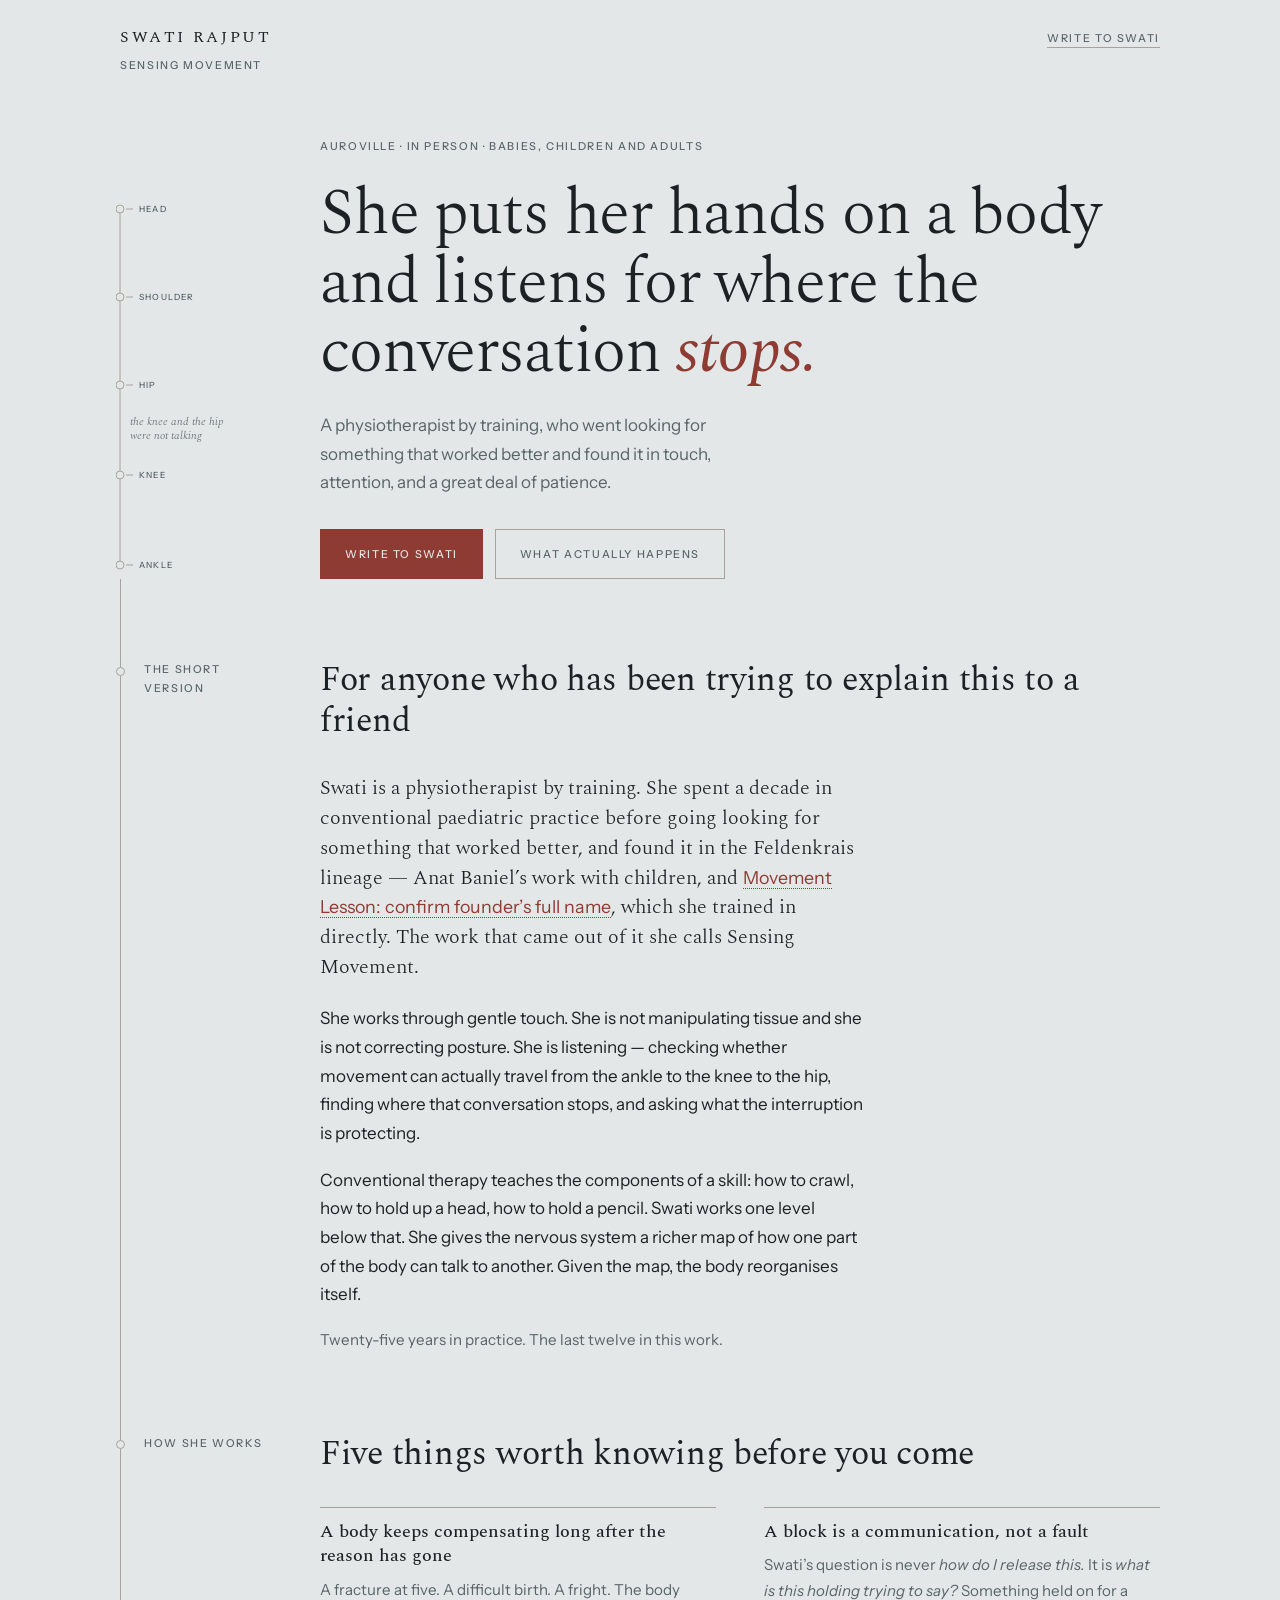
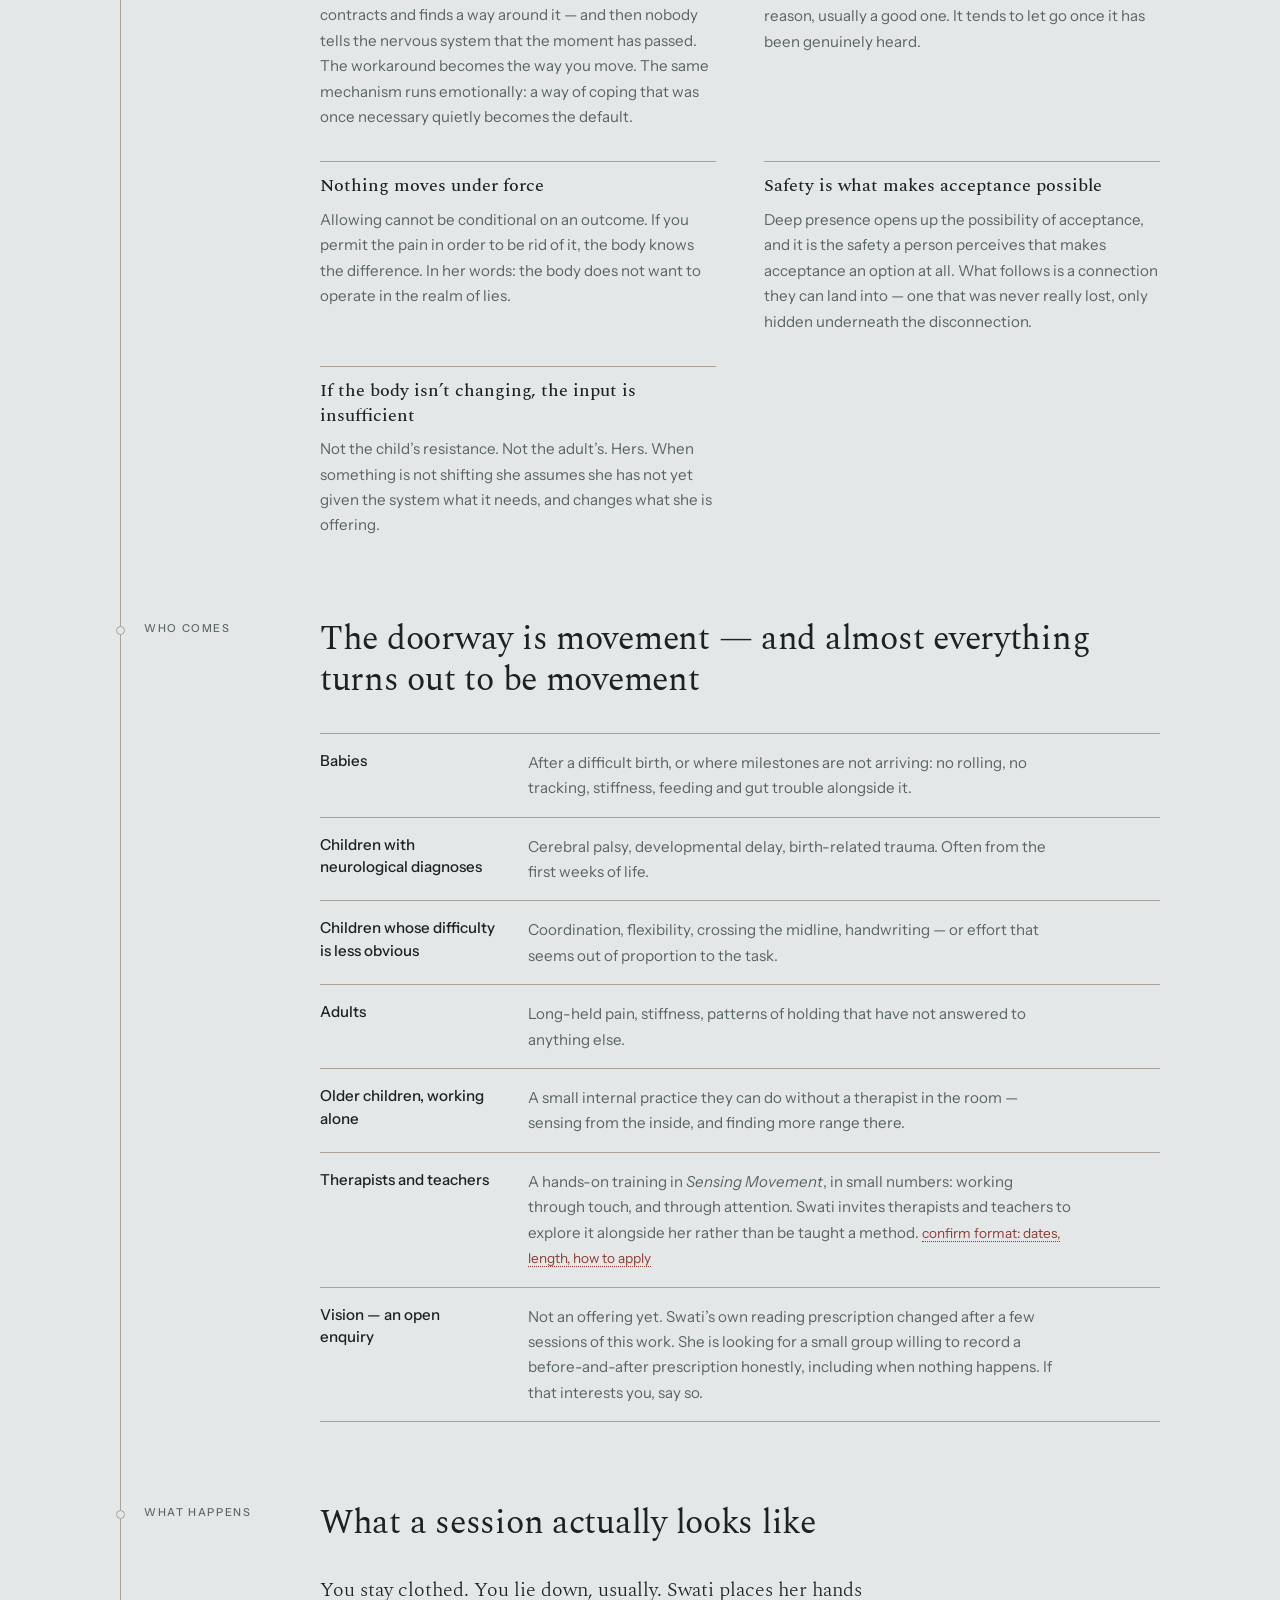
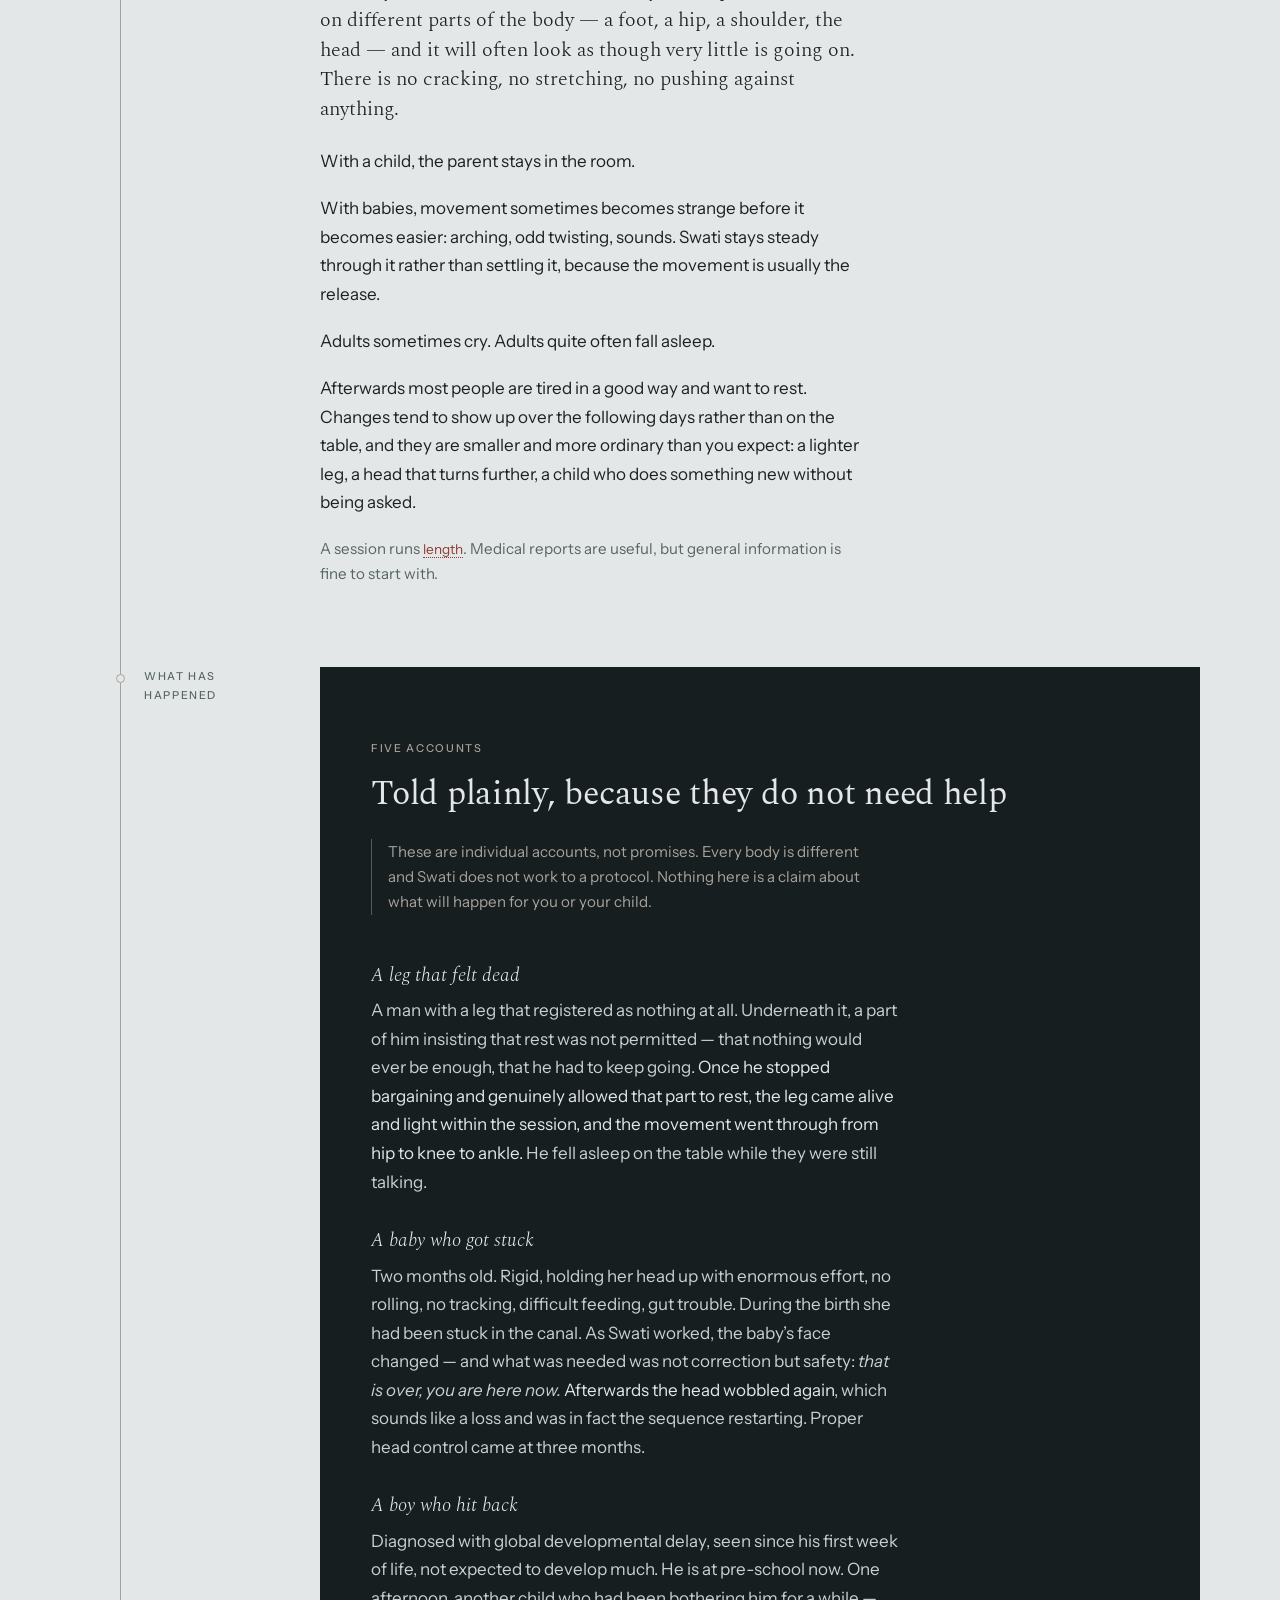
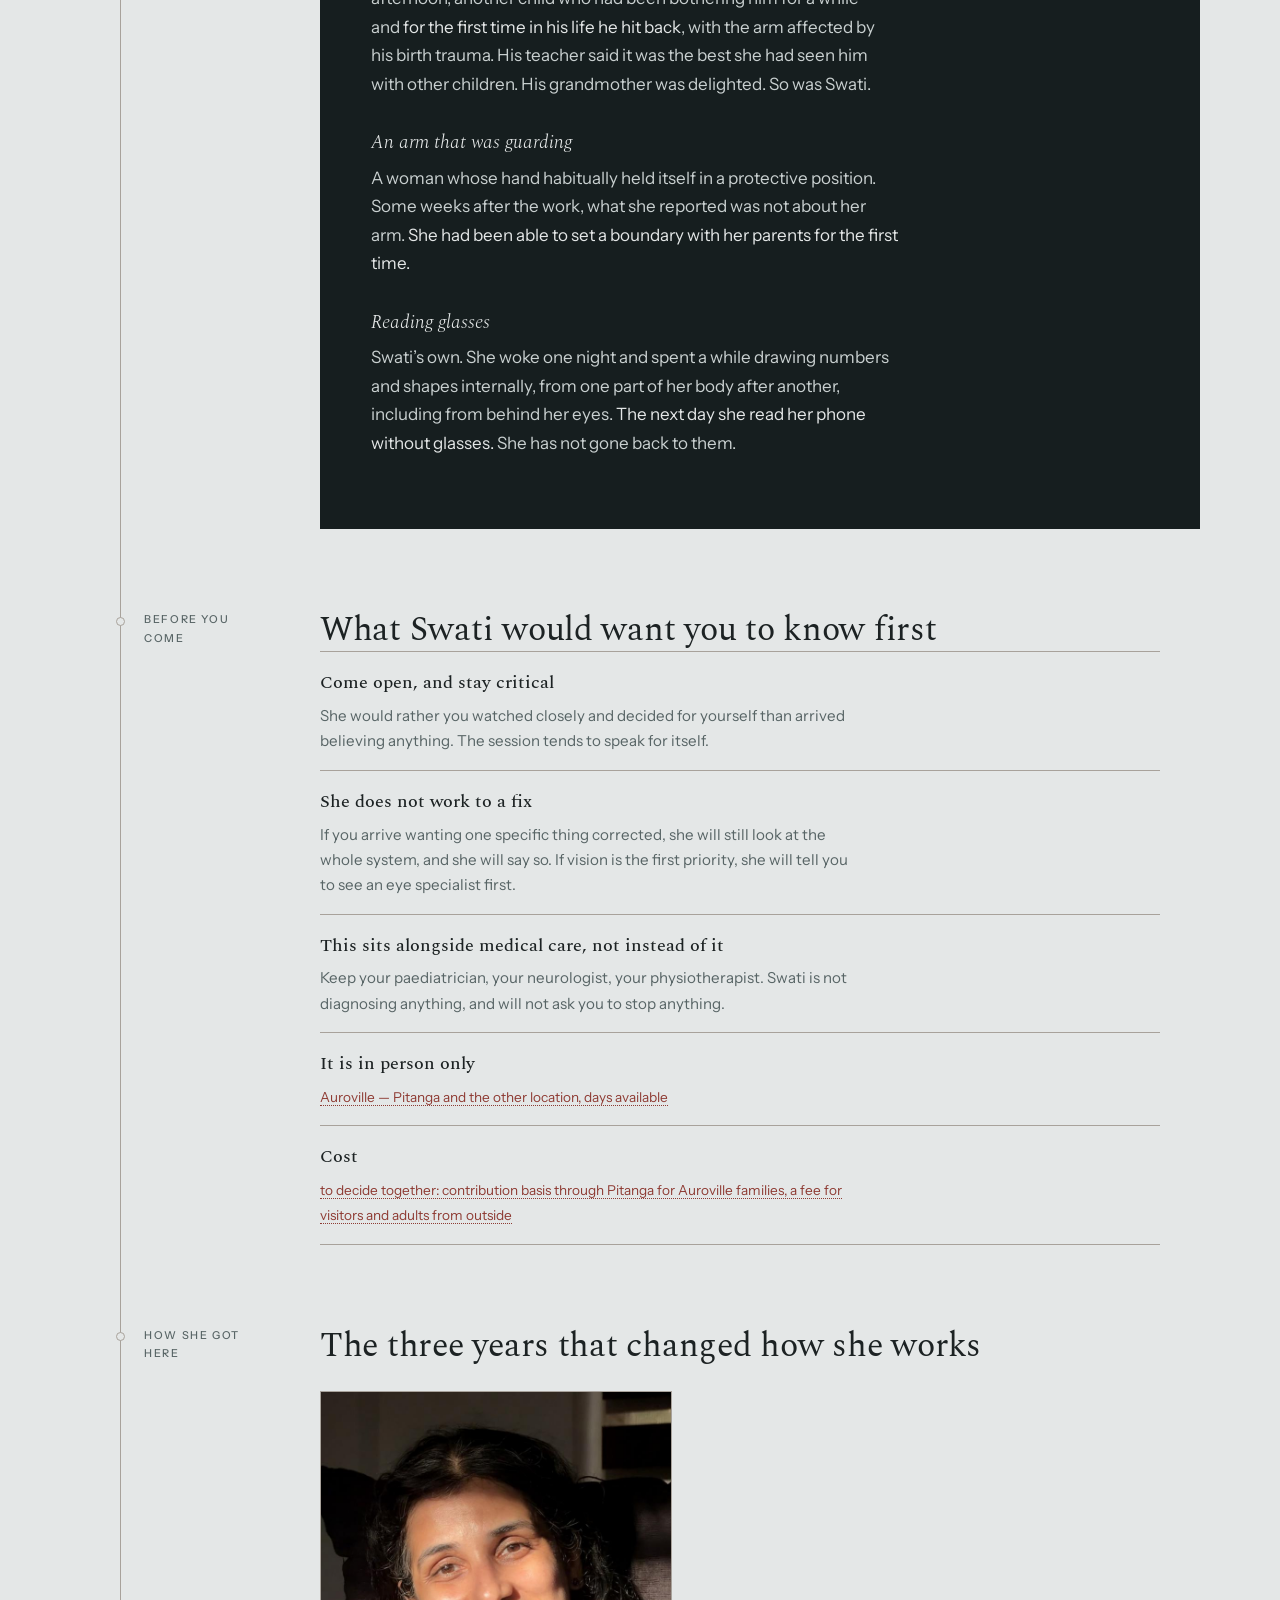
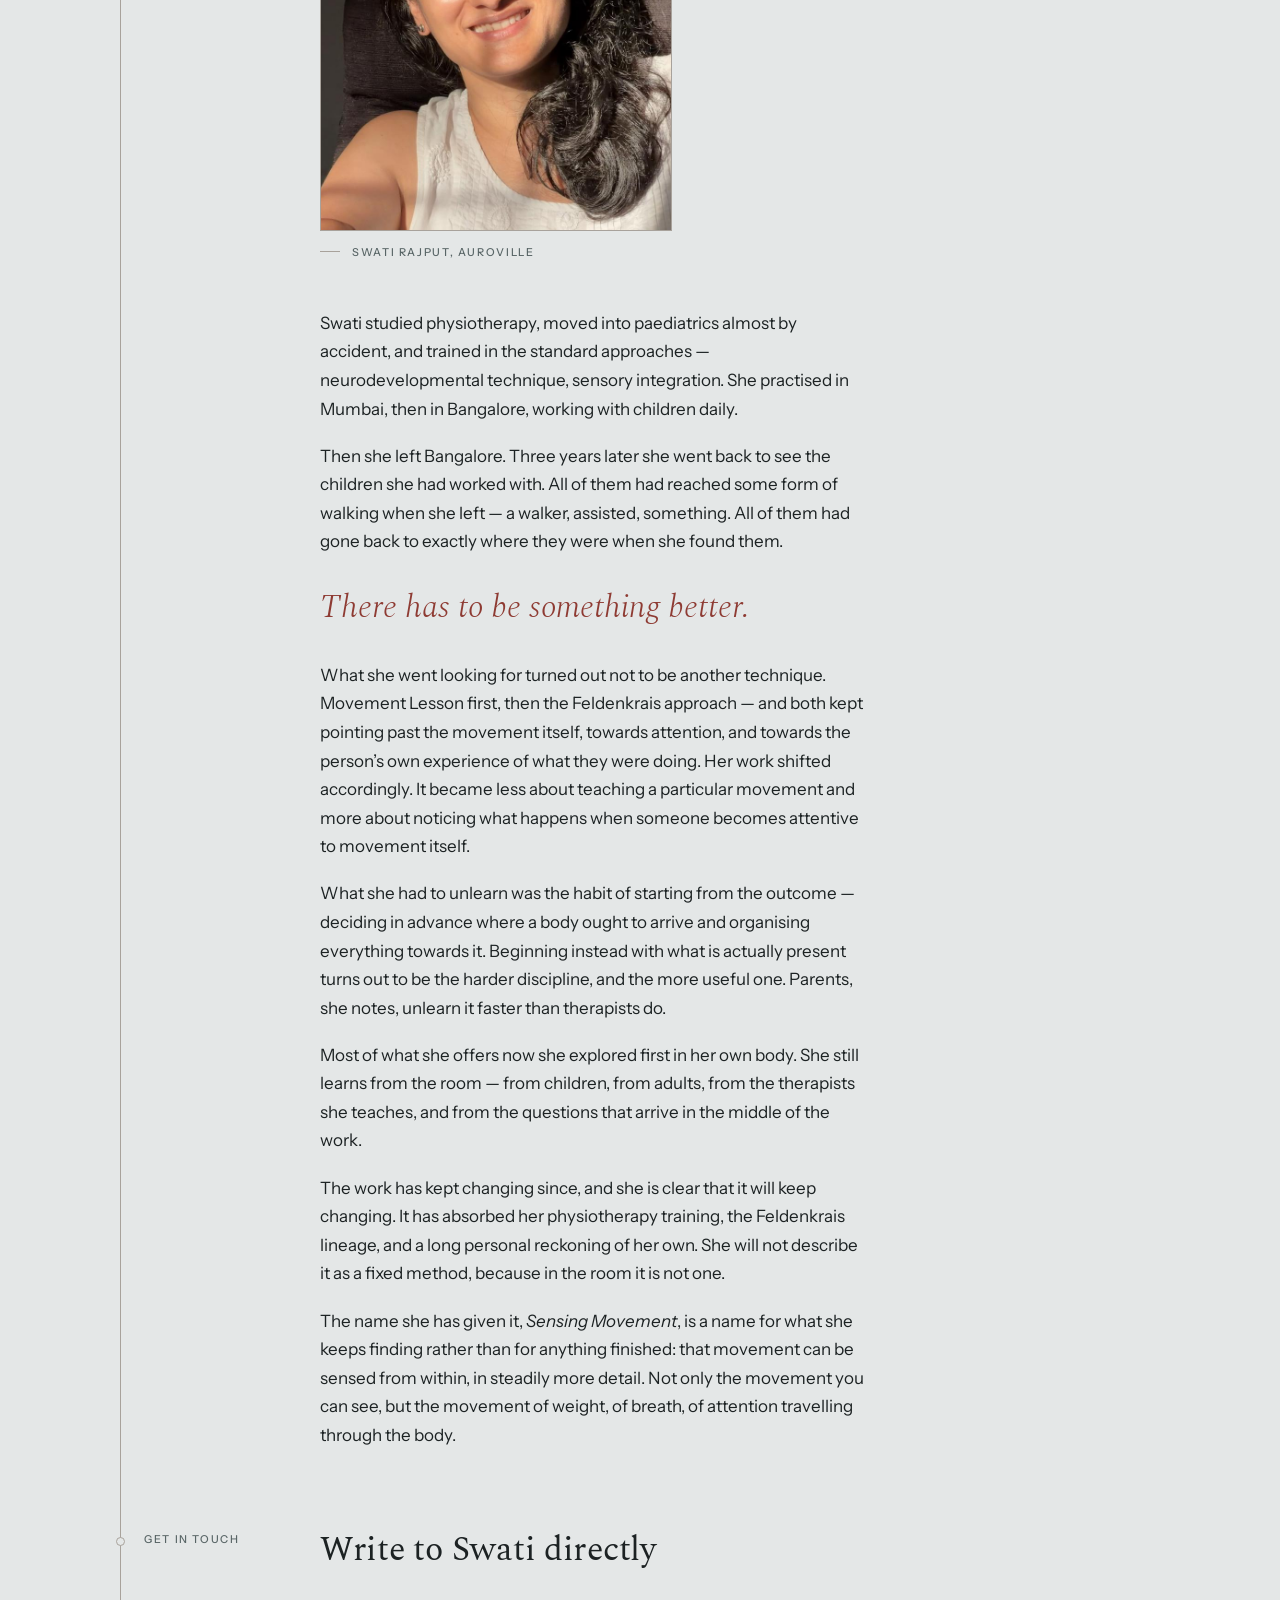
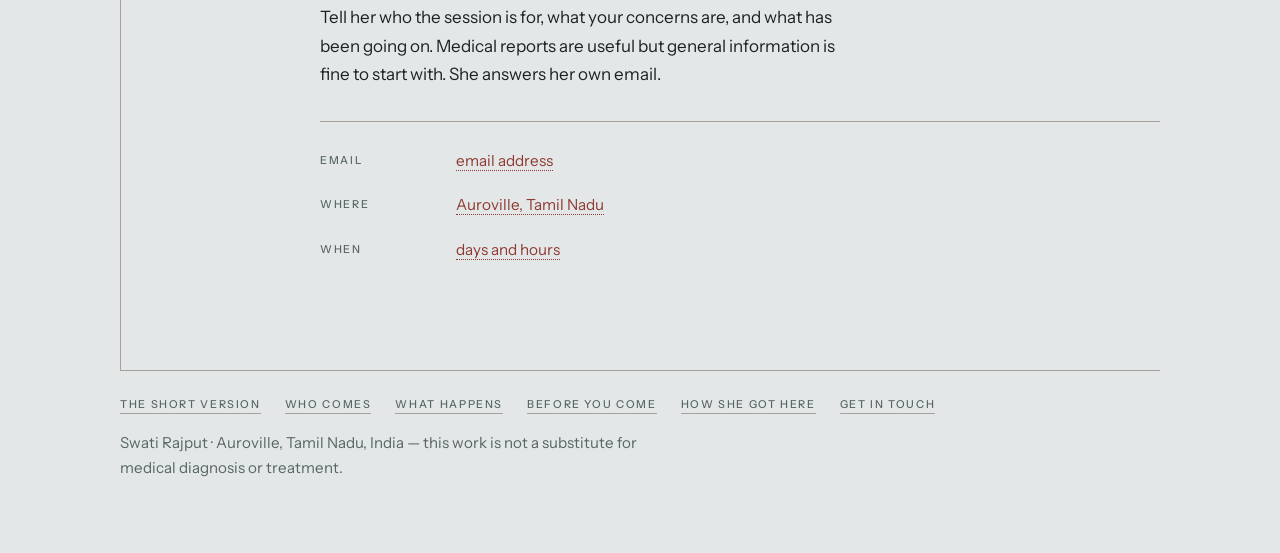
==== index.html @ f2ab0779 "Add a fifth tenet on safety and acceptance Swati sent a further paragraph on deep presence, safety a" ====
<!DOCTYPE html>
<html lang="en">
<head>
<meta charset="utf-8">
<meta name="viewport" content="width=device-width, initial-scale=1">
<title>Sensing Movement — Swati Rajput</title>
<meta name="description" content="Sensing Movement is Swati Rajput's work: a physiotherapist who works through gentle touch, listening for where movement stops travelling through the body. Auroville. Babies, children and adults.">
<meta name="theme-color" content="#E4E7E7">
<meta property="og:title" content="Sensing Movement — Swati Rajput">
<meta property="og:description" content="She puts her hands on a body and listens for where the conversation stops. Sensing Movement, with Swati Rajput. Auroville, in person.">
<meta property="og:type" content="website">
<link rel="preconnect" href="https://fonts.googleapis.com">
<link rel="preconnect" href="https://fonts.gstatic.com" crossorigin>
<link href="https://fonts.googleapis.com/css2?family=Spectral:ital,wght@0,300;0,400;0,500;1,300;1,400&family=Instrument+Sans:wght@400;500&display=swap" rel="stylesheet">
<style>
/* ==========================================================================
   THE SPINE — the design system for Swati Rajput's site
   Direction: an anatomical plate that has learned to breathe.
   Cool engraved paper, one warm pulse, a single line running down the page.
   Tokens are documented in system.html. Do not introduce colours here.
   ========================================================================== */

:root{
  /* ---- colour -------------------------------------------------------------
     Semantic, not decorative. HELD is what has stopped travelling; PULSE is
     what is going through. Never swap them. HELD never carries text. */
  --paper:#E4E7E7;      /* engraved stock, cool pale — the page ground        */
  --paper-2:#D9DEDE;    /* one step down — inset blocks                       */
  --ink:#1C2223;        /* text and full-strength rules      13:1 on paper    */
  --slate:#586566;      /* secondary text and labels          4.9:1 on paper  */
  --held:#A8A29B;       /* drained warm grey — RULES AND DOTS ONLY            */
  --pulse:#8E3B33;      /* madder — the live signal, links, the one CTA       */
  --pulse-deep:#6E2B25; /* hover and pressed                                 */
  --night:#161E1F;      /* the single inversion, used once on the page        */
  --night-text:#C9D0D0;

  /* ---- type ---------------------------------------------------------------
     Two families. Spectral for anything that speaks, Instrument Sans for
     anything that instructs. Labels are letterspaced caps — no mono anywhere. */
  --serif:"Spectral",Georgia,"Times New Roman",serif;
  --sans:"Instrument Sans",-apple-system,BlinkMacSystemFont,"Segoe UI",Roboto,sans-serif;

  --t-hero:clamp(2.3rem,1.5rem + 3.4vw,4rem);
  --t-h2:clamp(1.6rem,1.35rem + 1.05vw,2.1rem);
  --t-h3:1.14rem;
  --t-lede:clamp(1.1rem,1.05rem + .25vw,1.24rem);
  --t-body:1.0625rem;
  --t-small:.945rem;
  --t-label:.68rem;

  --lh-tight:1.08; --lh-head:1.22; --lh-body:1.68; --track-label:.15em;

  /* ---- space — 4px base ------------------------------------------------- */
  --s-1:.25rem; --s-2:.5rem; --s-3:.75rem; --s-4:1rem;
  --s-5:1.5rem; --s-6:2rem; --s-7:3rem;   --s-8:4.5rem;
  --s-band:clamp(4.5rem,9vh,7.5rem);

  /* ---- measure & grid --------------------------------------------------- */
  --measure:34rem;      /* prose is never wider — this is a reading site */
  --gutter:9.5rem;      /* the marginalia column, where the spine lives  */
  --page:70rem;
  --pad:clamp(1.25rem,4vw,2.5rem);

  --hair:1px solid var(--held);
  --ease:cubic-bezier(.4,0,.5,1);
}

/* ---- reset -------------------------------------------------------------- */
*,*::before,*::after{box-sizing:border-box}
html{-webkit-text-size-adjust:100%;scroll-behavior:smooth}
body{
  margin:0;background:var(--paper);color:var(--ink);
  font-family:var(--sans);font-size:var(--t-body);line-height:var(--lh-body);
  font-weight:400;-webkit-font-smoothing:antialiased;text-rendering:optimizeLegibility;
}
img,svg{display:block;max-width:100%}
::selection{background:var(--pulse);color:var(--paper)}
:focus-visible{outline:2px solid var(--pulse);outline-offset:4px;border-radius:1px}
.skip{position:absolute;left:-9999px;background:var(--ink);color:var(--paper);
  padding:var(--s-3) var(--s-4);z-index:20;font-size:var(--t-small);text-decoration:none}
.skip:focus{left:var(--s-4);top:var(--s-4)}

/* ---- primitives --------------------------------------------------------- */
.page{max-width:var(--page);margin:0 auto;padding:0 var(--pad)}
.label{font-family:var(--sans);font-weight:500;font-size:var(--t-label);
  letter-spacing:var(--track-label);text-transform:uppercase;color:var(--slate);margin:0}
h1,h2,h3{font-family:var(--serif);font-weight:400;margin:0}
h1{font-size:var(--t-hero);line-height:var(--lh-tight);letter-spacing:-.018em;font-weight:300}
h2{font-size:var(--t-h2);line-height:var(--lh-head);letter-spacing:-.008em;max-width:26em}
h3{font-size:var(--t-h3);line-height:1.35;font-weight:500}
p{margin:0 0 1.1em;max-width:var(--measure)}
p:last-child{margin-bottom:0}
.lede{font-family:var(--serif);font-size:var(--t-lede);line-height:1.5;font-weight:300}
.quiet{color:var(--slate);font-size:var(--t-small)}
a{color:var(--pulse);text-decoration:none;border-bottom:1px solid rgba(142,59,51,.35);
  transition:color .2s var(--ease),border-color .2s var(--ease)}
a:hover{color:var(--pulse-deep);border-bottom-color:var(--pulse-deep)}
.gap-top{margin-top:var(--s-6)}

.btn{display:inline-block;font-family:var(--sans);font-weight:500;font-size:var(--t-label);
  letter-spacing:var(--track-label);text-transform:uppercase;padding:.95rem 1.5rem;
  border:1px solid;text-decoration:none;
  transition:background .22s var(--ease),color .22s var(--ease),border-color .22s var(--ease)}
.btn--pulse{background:var(--pulse);border-color:var(--pulse);color:var(--paper)}
.btn--pulse:hover{background:var(--pulse-deep);border-color:var(--pulse-deep);color:var(--paper)}
.btn--line{background:none;border-color:var(--held);color:var(--slate)}
.btn--line:hover{border-color:var(--ink);color:var(--ink)}
.actions{display:flex;flex-wrap:wrap;gap:var(--s-3);margin-top:var(--s-6)}

/* editorial placeholder — remove the span once real text is in */
.fill{font-family:var(--sans);font-size:.9em;color:var(--pulse);
  border-bottom:1px dotted var(--pulse)}

/* ==========================================================================
   THE SPINE — one line from the hero diagram to the last section.
   Nodes fill as you read: the signal travelling through the page.
   ========================================================================== */
.band{padding-bottom:var(--s-band)}
.gutter{position:relative}
.gutter .label{margin-bottom:var(--s-4)}
.spine{position:relative}

@media (min-width:1024px){
  .spine::before{content:"";position:absolute;left:0;width:1px;
    top:calc(-1 * var(--s-band));bottom:0;background:var(--held)}
  .band{display:grid;grid-template-columns:var(--gutter) minmax(0,1fr);gap:0 var(--s-7)}
  .gutter{grid-column:1}
  .content{grid-column:2}
  .gutter .inner{position:sticky;top:var(--s-7);padding-left:var(--s-5)}
  .node{position:absolute;left:-4px;top:.42rem;width:9px;height:9px;border-radius:50%;
    background:var(--paper);border:1px solid var(--held);
    transition:background .5s var(--ease),border-color .5s var(--ease),transform .5s var(--ease)}
  .band.passed .node{background:var(--held);border-color:var(--held)}
  .band.here .node{background:var(--pulse);border-color:var(--pulse);transform:scale(1.3)}
  .band.here .gutter .label{color:var(--ink)}
}
@media (max-width:1023px){
  .node{display:none}
  .gutter .label{margin-bottom:var(--s-3)}
}

/* ---- masthead ----------------------------------------------------------- */
.masthead{display:flex;justify-content:space-between;align-items:baseline;
  gap:var(--s-4);padding:var(--s-5) 0 0}
.wordmark{font-family:var(--serif);font-size:1.02rem;font-weight:400;letter-spacing:.16em;
  text-transform:uppercase;color:var(--ink);border:0}
.wordmark:hover{color:var(--pulse)}
.wordmark .practice{display:block;font-family:var(--sans);font-size:var(--t-label);
  font-weight:500;letter-spacing:var(--track-label);color:var(--slate);margin-top:.3rem}
.wordmark:hover .practice{color:var(--slate)}
.masthead .jump{font-size:var(--t-label);letter-spacing:var(--track-label);
  text-transform:uppercase;font-weight:500;color:var(--slate);border-bottom-color:var(--held)}
.masthead .jump:hover{color:var(--pulse)}

/* ---- hero --------------------------------------------------------------- */
.hero{padding-top:clamp(3rem,7vh,6rem)}
.hero h1{max-width:20em}
.hero h1 em{font-style:italic;font-weight:400;color:var(--pulse)}
.hero .sub{margin-top:var(--s-5);max-width:29rem;color:var(--slate)}
.hero .eyebrow{margin-bottom:var(--s-5)}
.plate{margin:var(--s-7) 0 0}
@media (max-width:1023px){
  .hero{display:flex;flex-direction:column}
  .hero .content{order:1}
  .hero .gutter{order:2}
}
@media (min-width:1024px){
  .hero .gutter{min-height:26rem}
  .plate{position:absolute;left:-4px;bottom:0;margin:0}
}

/* the plate: an anatomical key that runs the page's own diagnostic question */
.plate text{font-family:var(--sans);font-size:8.5px;font-weight:500;letter-spacing:.14em;
  text-transform:uppercase;fill:var(--slate)}
.plate .stem{stroke:var(--held);stroke-width:1;fill:none}
.plate .tick{stroke:var(--held);stroke-width:1}
.plate .dot{fill:var(--paper);stroke:var(--held);stroke-width:1}
.plate .trace{stroke:var(--pulse);stroke-width:1.6;fill:none;
  stroke-dasharray:26 900;stroke-dashoffset:26}
.plate .mask{stroke:var(--paper);stroke-width:5;fill:none}
.plate .caption{font-family:var(--serif);font-style:italic;font-weight:300;
  font-size:10.5px;fill:var(--slate);letter-spacing:0;text-transform:none}

@media (prefers-reduced-motion:no-preference){
  .plate .stem{stroke-dasharray:356;stroke-dashoffset:356;animation:draw 1.3s var(--ease) .2s both}
  .plate .trace{animation:travel 5.4s var(--ease) 1.4s both}
  .plate .mask{animation:closegap 5.4s linear 1.4s both}
  .plate .caption{opacity:0;animation:surface 1.1s var(--ease) 5.2s both}
}
@keyframes draw{to{stroke-dashoffset:0}}
@keyframes travel{        /* up from the ankle, stalls at the gap, goes through */
  0%{stroke-dashoffset:26}
  30%{stroke-dashoffset:-102}
  52%{stroke-dashoffset:-102}
  100%{stroke-dashoffset:-382}
}
@keyframes closegap{0%,44%{opacity:1} 56%,100%{opacity:0}}
@keyframes surface{to{opacity:1}}

/* ---- tenets ------------------------------------------------------------- */
.tenets{display:grid;gap:var(--s-6)}
@media (min-width:680px){.tenets{grid-template-columns:1fr 1fr;gap:var(--s-6) var(--s-7)}}
.tenet h3{border-top:var(--hair);padding-top:var(--s-3);margin-bottom:var(--s-2)}
.tenet p{color:var(--slate);font-size:var(--t-small);max-width:30em}

/* ---- who comes ---------------------------------------------------------- */
.rows{border-top:var(--hair)}
.rows > div{padding:var(--s-4) 0;border-bottom:var(--hair);display:grid;gap:var(--s-1) var(--s-6)}
@media (min-width:680px){.rows > div{grid-template-columns:11rem minmax(0,1fr)}}
.rows h3{font-family:var(--sans);font-size:var(--t-small);font-weight:500;line-height:1.5}
.rows p{color:var(--slate);font-size:var(--t-small);max-width:36em}

/* ---- stories: the single inversion -------------------------------------- */
.stories{background:var(--night);color:var(--night-text);
  margin-inline:calc(-1 * var(--pad));padding:var(--s-8) var(--pad)}
@media (min-width:1024px){
  .stories{margin-left:0;margin-right:calc(-1 * var(--pad));
    padding:var(--s-8) clamp(2rem,4vw,3.25rem)}
}
.stories .label{color:var(--held)}
.stories h2{color:var(--paper);margin:var(--s-4) 0 var(--s-5)}
.stories .caveat{color:var(--held);font-size:var(--t-small);max-width:33em;
  border-left:1px solid rgba(168,162,155,.45);padding-left:var(--s-4);margin-bottom:var(--s-7)}
.story{max-width:33rem;margin-bottom:var(--s-6)}
.story:last-child{margin-bottom:0}
.story h3{font-family:var(--serif);font-style:italic;font-weight:300;
  color:var(--paper);font-size:1.18rem;margin-bottom:var(--s-2)}
.story p{color:var(--night-text)}
.story .turn{color:var(--paper)}

/* ---- before you come ---------------------------------------------------- */
.terms{border-top:var(--hair);margin:0}
.terms > div{padding:var(--s-4) 0;border-bottom:var(--hair)}
.terms dt{font-family:var(--serif);font-size:var(--t-h3);font-weight:500;margin-bottom:var(--s-1)}
.terms dd{margin:0;color:var(--slate);font-size:var(--t-small);max-width:36em}

/* ---- about -------------------------------------------------------------- */
/* One photograph on the site, treated as a figure on the plate: hairline
   frame, keyed caption, no rounding, no shadow, no filter. */
.portrait{margin:var(--s-5) 0 var(--s-7);max-width:22rem}
.portrait .frame{aspect-ratio:4/5;border:var(--hair);
  background:var(--paper-2) var(--portrait) center 22% / cover no-repeat}
.portrait figcaption{display:flex;align-items:center;gap:var(--s-3);margin-top:var(--s-3);
  font-size:var(--t-label);letter-spacing:var(--track-label);text-transform:uppercase;
  font-weight:500;color:var(--slate)}
.portrait figcaption::before{content:"";width:1.25rem;height:1px;background:var(--held);flex:none}
@media (max-width:1023px){.portrait{max-width:20rem}}

.turnline{font-family:var(--serif);font-style:italic;font-weight:300;color:var(--pulse);
  font-size:clamp(1.45rem,1.2rem + 1vw,2rem);line-height:1.28;max-width:22em;margin:var(--s-6) 0}

/* ---- contact ------------------------------------------------------------ */
.details{border-top:var(--hair);margin-top:var(--s-6);padding-top:var(--s-4)}
.details > div{display:grid;gap:0 var(--s-5);padding:var(--s-2) 0}
@media (min-width:520px){.details > div{grid-template-columns:7rem 1fr}}
.details dt{font-size:var(--t-label);letter-spacing:var(--track-label);text-transform:uppercase;
  font-weight:500;color:var(--slate);padding-top:.3rem}
.details dd{margin:0}

/* ---- footer ------------------------------------------------------------- */
footer{border-top:var(--hair);padding:var(--s-5) 0 var(--s-8);
  font-size:var(--t-small);color:var(--slate)}
footer nav{display:flex;flex-wrap:wrap;gap:var(--s-2) var(--s-5);margin-bottom:var(--s-4)}
footer nav a{color:var(--slate);border-bottom-color:var(--held);font-size:var(--t-label);
  letter-spacing:var(--track-label);text-transform:uppercase;font-weight:500}
footer nav a:hover{color:var(--pulse);border-bottom-color:var(--pulse)}
footer p{max-width:36em;margin:0}

/* ---- print: parents will print this and pass it on --------------------- */
@media print{
  :root{--paper:#fff;--ink:#000;--slate:#333;--held:#999}
  body{background:#fff;font-size:11pt}
  .masthead .jump,.actions,.plate,footer nav,.skip{display:none}
  .spine::before,.node{display:none}
  .band{display:block;page-break-inside:avoid}
  .stories{background:none;color:#000;margin:0;padding:0}
  .stories h2,.story h3,.story p,.story .turn,.stories .label{color:#000}
  .stories .caveat{color:#333;border-color:#999}
  a{color:#000;border:0}
}

/* ==========================================================================
   PORTRAIT — the only image on the site, inlined so index.html stays a single
   self-contained file. To serve it as a normal file instead, upload swati.jpg
   next to this page and replace this whole block with:
       :root{--portrait:url("swati.jpg")}
   ========================================================================== */
:root{--portrait:url("[data-uri]")}
</style>
</head>
<body>
<a class="skip" href="#main">Skip to content</a>

<div class="page">
  <header class="masthead">
    <a class="wordmark" href="#top" id="top">Swati Rajput<span class="practice">Sensing Movement</span></a>
    <a class="jump" href="#contact">Write to Swati</a>
  </header>
</div>

<main class="page" id="main">

  <!-- ============ HERO ============ -->
  <section class="band hero">
    <div class="gutter">
      <svg class="plate" width="152" height="400" viewBox="0 0 152 400" role="img"
           aria-label="A diagram of a leg and spine, keyed from ankle to head. A signal travels up from the ankle, stops between the knee and the hip, and then continues to the head.">
        <path class="stem" d="M4 386 V30"/>
        <path class="mask" d="M4 284 V218"/>
        <g>
          <circle class="dot" cx="4" cy="386" r="4"/><line class="tick" x1="10" y1="386" x2="17" y2="386"/><text x="23" y="389">Ankle</text>
          <circle class="dot" cx="4" cy="296" r="4"/><line class="tick" x1="10" y1="296" x2="17" y2="296"/><text x="23" y="299">Knee</text>
          <circle class="dot" cx="4" cy="206" r="4"/><line class="tick" x1="10" y1="206" x2="17" y2="206"/><text x="23" y="209">Hip</text>
          <circle class="dot" cx="4" cy="118" r="4"/><line class="tick" x1="10" y1="118" x2="17" y2="118"/><text x="23" y="121">Shoulder</text>
          <circle class="dot" cx="4" cy="30" r="4"/><line class="tick" x1="10" y1="30" x2="17" y2="30"/><text x="23" y="33">Head</text>
        </g>
        <path class="trace" d="M4 386 V30"/>
        <text class="caption" x="14" y="246">the knee and the hip</text>
        <text class="caption" x="14" y="260">were not talking</text>
      </svg>
    </div>

    <div class="content">
      <p class="label eyebrow">Auroville &middot; in person &middot; babies, children and adults</p>
      <h1>She puts her hands on a body and listens for where the conversation <em>stops.</em></h1>
      <p class="sub">A physiotherapist by training, who went looking for something that worked better and found it in touch, attention, and a great deal of patience.</p>
      <div class="actions">
        <a class="btn btn--pulse" href="#contact">Write to Swati</a>
        <a class="btn btn--line" href="#happens">What actually happens</a>
      </div>
    </div>
  </section>

  <div class="spine">

    <!-- ============ THE SHORT VERSION ============ -->
    <section class="band" id="short">
      <div class="gutter"><div class="inner"><span class="node"></span><p class="label">The short version</p></div></div>
      <div class="content">
        <h2>For anyone who has been trying to explain this to a friend</h2>
        <p class="lede gap-top">Swati is a physiotherapist by training. She spent a decade in conventional paediatric practice before going looking for something that worked better, and found it in the Feldenkrais lineage &mdash; Anat Baniel&rsquo;s work with children, and <span class="fill">Movement Lesson: confirm founder&rsquo;s full name</span>, which she trained in directly. The work that came out of it she calls Sensing Movement.</p>
        <p>She works through gentle touch. She is not manipulating tissue and she is not correcting posture. She is listening &mdash; checking whether movement can actually travel from the ankle to the knee to the hip, finding where that conversation stops, and asking what the interruption is protecting.</p>
        <p>Conventional therapy teaches the components of a skill: how to crawl, how to hold up a head, how to hold a pencil. Swati works one level below that. She gives the nervous system a richer map of how one part of the body can talk to another. Given the map, the body reorganises itself.</p>
        <p class="quiet">Twenty-five years in practice. The last twelve in this work.</p>
      </div>
    </section>

    <!-- ============ HOW SHE WORKS ============ -->
    <section class="band" id="tenets">
      <div class="gutter"><div class="inner"><span class="node"></span><p class="label">How she works</p></div></div>
      <div class="content">
        <h2>Five things worth knowing before you come</h2>
        <div class="tenets gap-top">
          <div class="tenet">
            <h3>A body keeps compensating long after the reason has gone</h3>
            <p>A fracture at five. A difficult birth. A fright. The body contracts and finds a way around it &mdash; and then nobody tells the nervous system that the moment has passed. The workaround becomes the way you move. The same mechanism runs emotionally: a way of coping that was once necessary quietly becomes the default.</p>
          </div>
          <div class="tenet">
            <h3>A block is a communication, not a fault</h3>
            <p>Swati&rsquo;s question is never <em>how do I release this.</em> It is <em>what is this holding trying to say?</em> Something held on for a reason, usually a good one. It tends to let go once it has been genuinely heard.</p>
          </div>
          <div class="tenet">
            <h3>Nothing moves under force</h3>
            <p>Allowing cannot be conditional on an outcome. If you permit the pain in order to be rid of it, the body knows the difference. In her words: the body does not want to operate in the realm of lies.</p>
          </div>
          <div class="tenet">
            <h3>Safety is what makes acceptance possible</h3>
            <p>Deep presence opens up the possibility of acceptance, and it is the safety a person perceives that makes acceptance an option at all. What follows is a connection they can land into &mdash; one that was never really lost, only hidden underneath the disconnection.</p>
          </div>
          <div class="tenet">
            <h3>If the body isn&rsquo;t changing, the input is insufficient</h3>
            <p>Not the child&rsquo;s resistance. Not the adult&rsquo;s. Hers. When something is not shifting she assumes she has not yet given the system what it needs, and changes what she is offering.</p>
          </div>
        </div>
      </div>
    </section>

    <!-- ============ WHO COMES ============ -->
    <section class="band" id="who">
      <div class="gutter"><div class="inner"><span class="node"></span><p class="label">Who comes</p></div></div>
      <div class="content">
        <h2>The doorway is movement &mdash; and almost everything turns out to be movement</h2>
        <div class="rows gap-top">
          <div><h3>Babies</h3><p>After a difficult birth, or where milestones are not arriving: no rolling, no tracking, stiffness, feeding and gut trouble alongside it.</p></div>
          <div><h3>Children with neurological diagnoses</h3><p>Cerebral palsy, developmental delay, birth-related trauma. Often from the first weeks of life.</p></div>
          <div><h3>Children whose difficulty is less obvious</h3><p>Coordination, flexibility, crossing the midline, handwriting &mdash; or effort that seems out of proportion to the task.</p></div>
          <div><h3>Adults</h3><p>Long-held pain, stiffness, patterns of holding that have not answered to anything else.</p></div>
          <div><h3>Older children, working alone</h3><p>A small internal practice they can do without a therapist in the room &mdash; sensing from the inside, and finding more range there.</p></div>
          <div><h3>Therapists and teachers</h3><p>A hands-on training in <em>Sensing Movement</em>, in small numbers: working through touch, and through attention. Swati invites therapists and teachers to explore it alongside her rather than be taught a method. <span class="fill">confirm format: dates, length, how to apply</span></p></div>
          <div><h3>Vision &mdash; an open enquiry</h3><p>Not an offering yet. Swati&rsquo;s own reading prescription changed after a few sessions of this work. She is looking for a small group willing to record a before-and-after prescription honestly, including when nothing happens. If that interests you, say so.</p></div>
        </div>
      </div>
    </section>

    <!-- ============ WHAT HAPPENS ============ -->
    <section class="band" id="happens">
      <div class="gutter"><div class="inner"><span class="node"></span><p class="label">What happens</p></div></div>
      <div class="content">
        <h2>What a session actually looks like</h2>
        <p class="lede gap-top">You stay clothed. You lie down, usually. Swati places her hands on different parts of the body &mdash; a foot, a hip, a shoulder, the head &mdash; and it will often look as though very little is going on. There is no cracking, no stretching, no pushing against anything.</p>
        <p>With a child, the parent stays in the room.</p>
        <p>With babies, movement sometimes becomes strange before it becomes easier: arching, odd twisting, sounds. Swati stays steady through it rather than settling it, because the movement is usually the release.</p>
        <p>Adults sometimes cry. Adults quite often fall asleep.</p>
        <p>Afterwards most people are tired in a good way and want to rest. Changes tend to show up over the following days rather than on the table, and they are smaller and more ordinary than you expect: a lighter leg, a head that turns further, a child who does something new without being asked.</p>
        <p class="quiet">A session runs <span class="fill">length</span>. Medical reports are useful, but general information is fine to start with.</p>
      </div>
    </section>

    <!-- ============ STORIES ============ -->
    <section class="band" id="stories">
      <div class="gutter"><div class="inner"><span class="node"></span><p class="label">What has happened</p></div></div>
      <div class="content">
        <div class="stories">
          <p class="label">Five accounts</p>
          <h2>Told plainly, because they do not need help</h2>
          <p class="caveat">These are individual accounts, not promises. Every body is different and Swati does not work to a protocol. Nothing here is a claim about what will happen for you or your child.</p>

          <div class="story">
            <h3>A leg that felt dead</h3>
            <p>A man with a leg that registered as nothing at all. Underneath it, a part of him insisting that rest was not permitted &mdash; that nothing would ever be enough, that he had to keep going. <span class="turn">Once he stopped bargaining and genuinely allowed that part to rest, the leg came alive and light within the session, and the movement went through from hip to knee to ankle.</span> He fell asleep on the table while they were still talking.</p>
          </div>
          <div class="story">
            <h3>A baby who got stuck</h3>
            <p>Two months old. Rigid, holding her head up with enormous effort, no rolling, no tracking, difficult feeding, gut trouble. During the birth she had been stuck in the canal. As Swati worked, the baby&rsquo;s face changed &mdash; and what was needed was not correction but safety: <em>that is over, you are here now.</em> <span class="turn">Afterwards the head wobbled again</span>, which sounds like a loss and was in fact the sequence restarting. Proper head control came at three months.</p>
          </div>
          <div class="story">
            <h3>A boy who hit back</h3>
            <p>Diagnosed with global developmental delay, seen since his first week of life, not expected to develop much. He is at pre-school now. One afternoon, another child who had been bothering him for a while &mdash; and <span class="turn">for the first time in his life he hit back</span>, with the arm affected by his birth trauma. His teacher said it was the best she had seen him with other children. His grandmother was delighted. So was Swati.</p>
          </div>
          <div class="story">
            <h3>An arm that was guarding</h3>
            <p>A woman whose hand habitually held itself in a protective position. Some weeks after the work, what she reported was not about her arm. <span class="turn">She had been able to set a boundary with her parents for the first time.</span></p>
          </div>
          <div class="story">
            <h3>Reading glasses</h3>
            <p>Swati&rsquo;s own. She woke one night and spent a while drawing numbers and shapes internally, from one part of her body after another, including from behind her eyes. <span class="turn">The next day she read her phone without glasses.</span> She has not gone back to them.</p>
          </div>
        </div>
      </div>
    </section>

    <!-- ============ BEFORE YOU COME ============ -->
    <section class="band" id="before">
      <div class="gutter"><div class="inner"><span class="node"></span><p class="label">Before you come</p></div></div>
      <div class="content">
        <h2>What Swati would want you to know first</h2>
        <dl class="terms gap-top">
          <div>
            <dt>Come open, and stay critical</dt>
            <dd>She would rather you watched closely and decided for yourself than arrived believing anything. The session tends to speak for itself.</dd>
          </div>
          <div>
            <dt>She does not work to a fix</dt>
            <dd>If you arrive wanting one specific thing corrected, she will still look at the whole system, and she will say so. If vision is the first priority, she will tell you to see an eye specialist first.</dd>
          </div>
          <div>
            <dt>This sits alongside medical care, not instead of it</dt>
            <dd>Keep your paediatrician, your neurologist, your physiotherapist. Swati is not diagnosing anything, and will not ask you to stop anything.</dd>
          </div>
          <div>
            <dt>It is in person only</dt>
            <dd><span class="fill">Auroville &mdash; Pitanga and the other location, days available</span></dd>
          </div>
          <div>
            <dt>Cost</dt>
            <dd><span class="fill">to decide together: contribution basis through Pitanga for Auroville families, a fee for visitors and adults from outside</span></dd>
          </div>
        </dl>
      </div>
    </section>

    <!-- ============ ABOUT ============ -->
    <section class="band" id="about">
      <div class="gutter"><div class="inner"><span class="node"></span><p class="label">How she got here</p></div></div>
      <div class="content">
        <h2>The three years that changed how she works</h2>
        <figure class="portrait">
          <div class="frame" role="img" aria-label="Swati Rajput, seated in afternoon light through window blinds, smiling."></div>
          <figcaption>Swati Rajput, Auroville</figcaption>
        </figure>
        <p>Swati studied physiotherapy, moved into paediatrics almost by accident, and trained in the standard approaches &mdash; neurodevelopmental technique, sensory integration. She practised in Mumbai, then in Bangalore, working with children daily.</p>
        <p>Then she left Bangalore. Three years later she went back to see the children she had worked with. All of them had reached some form of walking when she left &mdash; a walker, assisted, something. All of them had gone back to exactly where they were when she found them.</p>
        <p class="turnline">There has to be something better.</p>
        <p>What she went looking for turned out not to be another technique. Movement Lesson first, then the Feldenkrais approach &mdash; and both kept pointing past the movement itself, towards attention, and towards the person&rsquo;s own experience of what they were doing. Her work shifted accordingly. It became less about teaching a particular movement and more about noticing what happens when someone becomes attentive to movement itself.</p>
        <p>What she had to unlearn was the habit of starting from the outcome &mdash; deciding in advance where a body ought to arrive and organising everything towards it. Beginning instead with what is actually present turns out to be the harder discipline, and the more useful one. Parents, she notes, unlearn it faster than therapists do.</p>
        <p>Most of what she offers now she explored first in her own body. She still learns from the room &mdash; from children, from adults, from the therapists she teaches, and from the questions that arrive in the middle of the work.</p>
        <p>The work has kept changing since, and she is clear that it will keep changing. It has absorbed her physiotherapy training, the Feldenkrais lineage, and a long personal reckoning of her own. She will not describe it as a fixed method, because in the room it is not one.</p>
        <p>The name she has given it, <em>Sensing Movement</em>, is a name for what she keeps finding rather than for anything finished: that movement can be sensed from within, in steadily more detail. Not only the movement you can see, but the movement of weight, of breath, of attention travelling through the body.</p>
      </div>
    </section>

    <!-- ============ CONTACT ============ -->
    <section class="band" id="contact">
      <div class="gutter"><div class="inner"><span class="node"></span><p class="label">Get in touch</p></div></div>
      <div class="content">
        <h2>Write to Swati directly</h2>
        <p class="gap-top">Tell her who the session is for, what your concerns are, and what has been going on. Medical reports are useful but general information is fine to start with. She answers her own email.</p>
        <dl class="details">
          <div><dt>Email</dt><dd><a href="mailto:hello@swatirajput.in" class="fill">email address</a></dd></div>
          <div><dt>Where</dt><dd><span class="fill">Auroville, Tamil Nadu</span></dd></div>
          <div><dt>When</dt><dd><span class="fill">days and hours</span></dd></div>
        </dl>
      </div>
    </section>

  </div><!-- /spine -->
</main>

<div class="page">
  <footer>
    <nav aria-label="Sections">
      <a href="#short">The short version</a>
      <a href="#who">Who comes</a>
      <a href="#happens">What happens</a>
      <a href="#before">Before you come</a>
      <a href="#about">How she got here</a>
      <a href="#contact">Get in touch</a>
    </nav>
    <p>Swati Rajput &middot; Auroville, Tamil Nadu, India &mdash; this work is not a substitute for medical diagnosis or treatment.</p>
  </footer>
</div>

<script>
/* The spine fills as you read. This is the only script on the page. */
(function(){
  var bands = Array.prototype.slice.call(document.querySelectorAll('.band[id]'));
  if(!bands.length) return;
  function paint(){
    var line = window.scrollY + window.innerHeight * 0.36, current = -1;
    bands.forEach(function(b,i){ if(b.getBoundingClientRect().top + window.scrollY <= line) current = i; });
    bands.forEach(function(b,i){
      b.classList.toggle('here', i === current);
      b.classList.toggle('passed', i < current);
    });
  }
  var queued = false;
  function onScroll(){
    if(queued) return; queued = true;
    requestAnimationFrame(function(){ paint(); queued = false; });
  }
  paint();
  window.addEventListener('scroll', onScroll, {passive:true});
  window.addEventListener('resize', onScroll);
})();
</script>
</body>
</html>
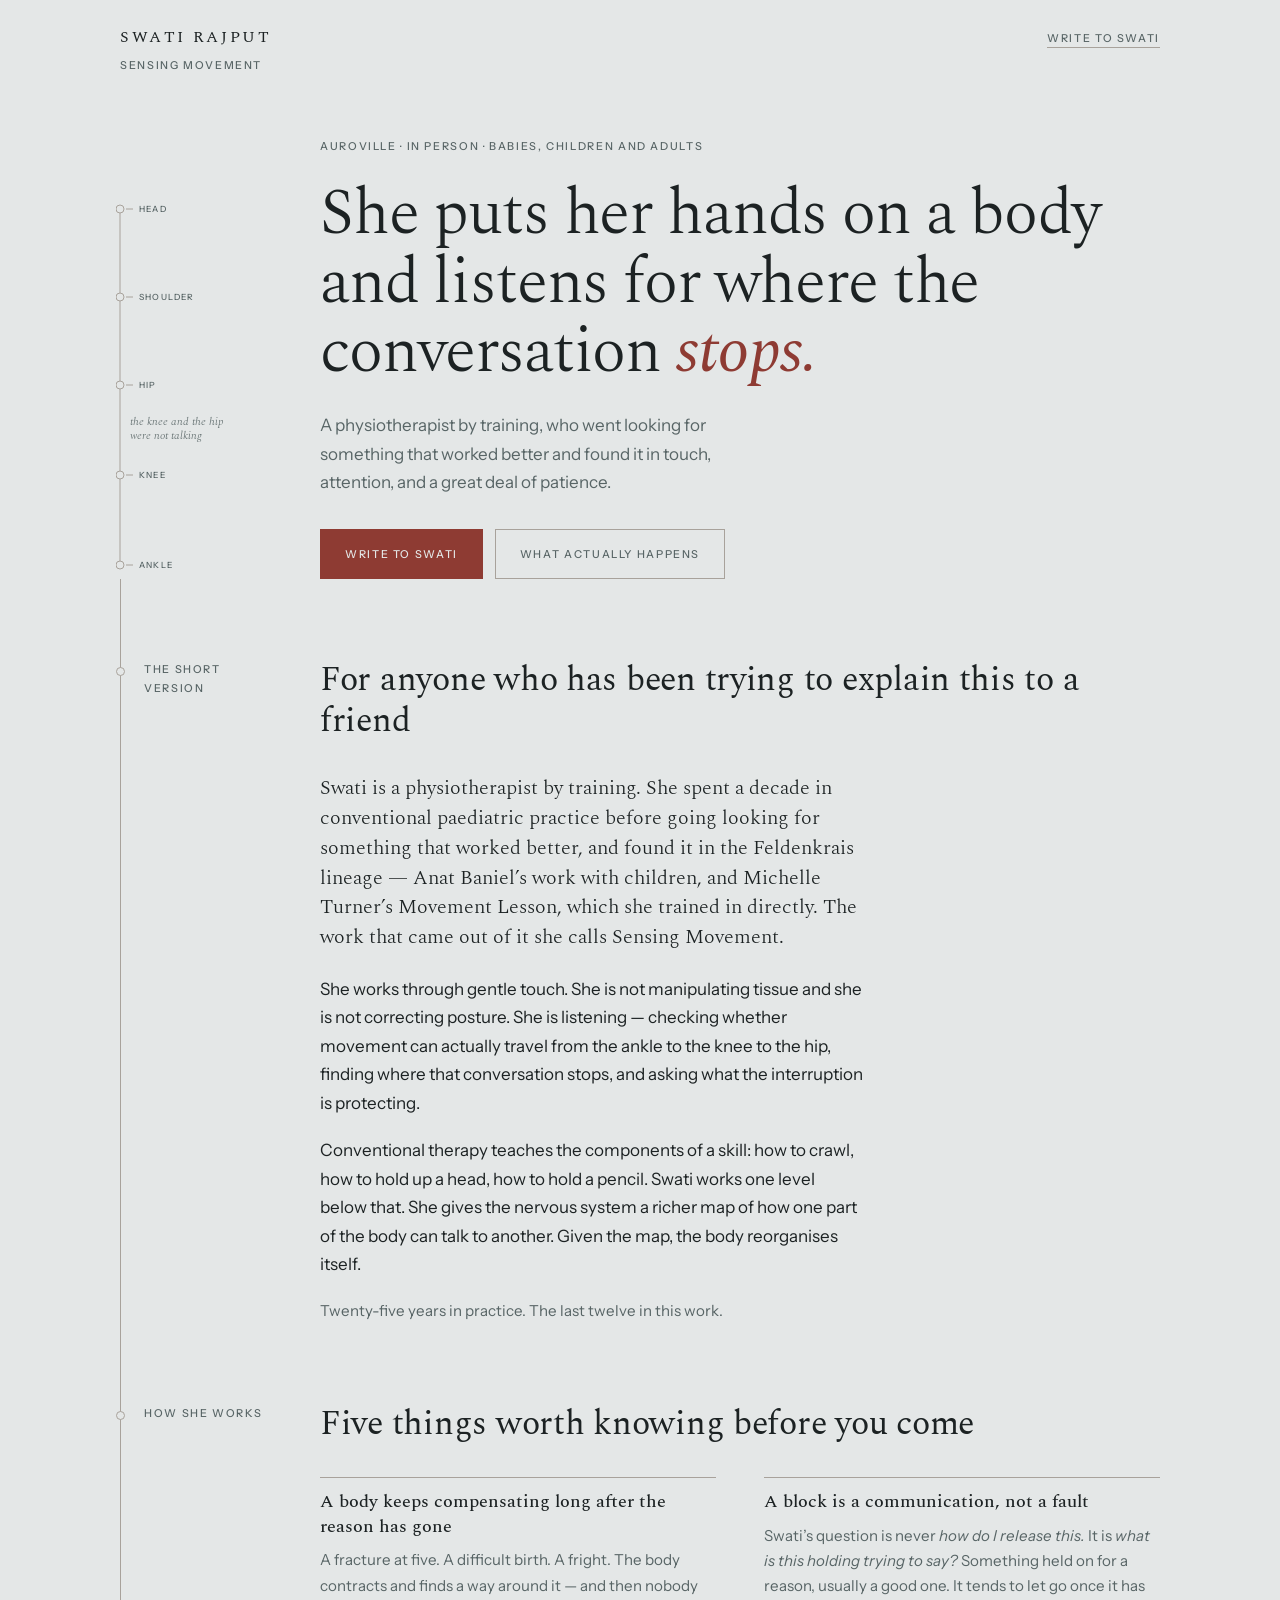
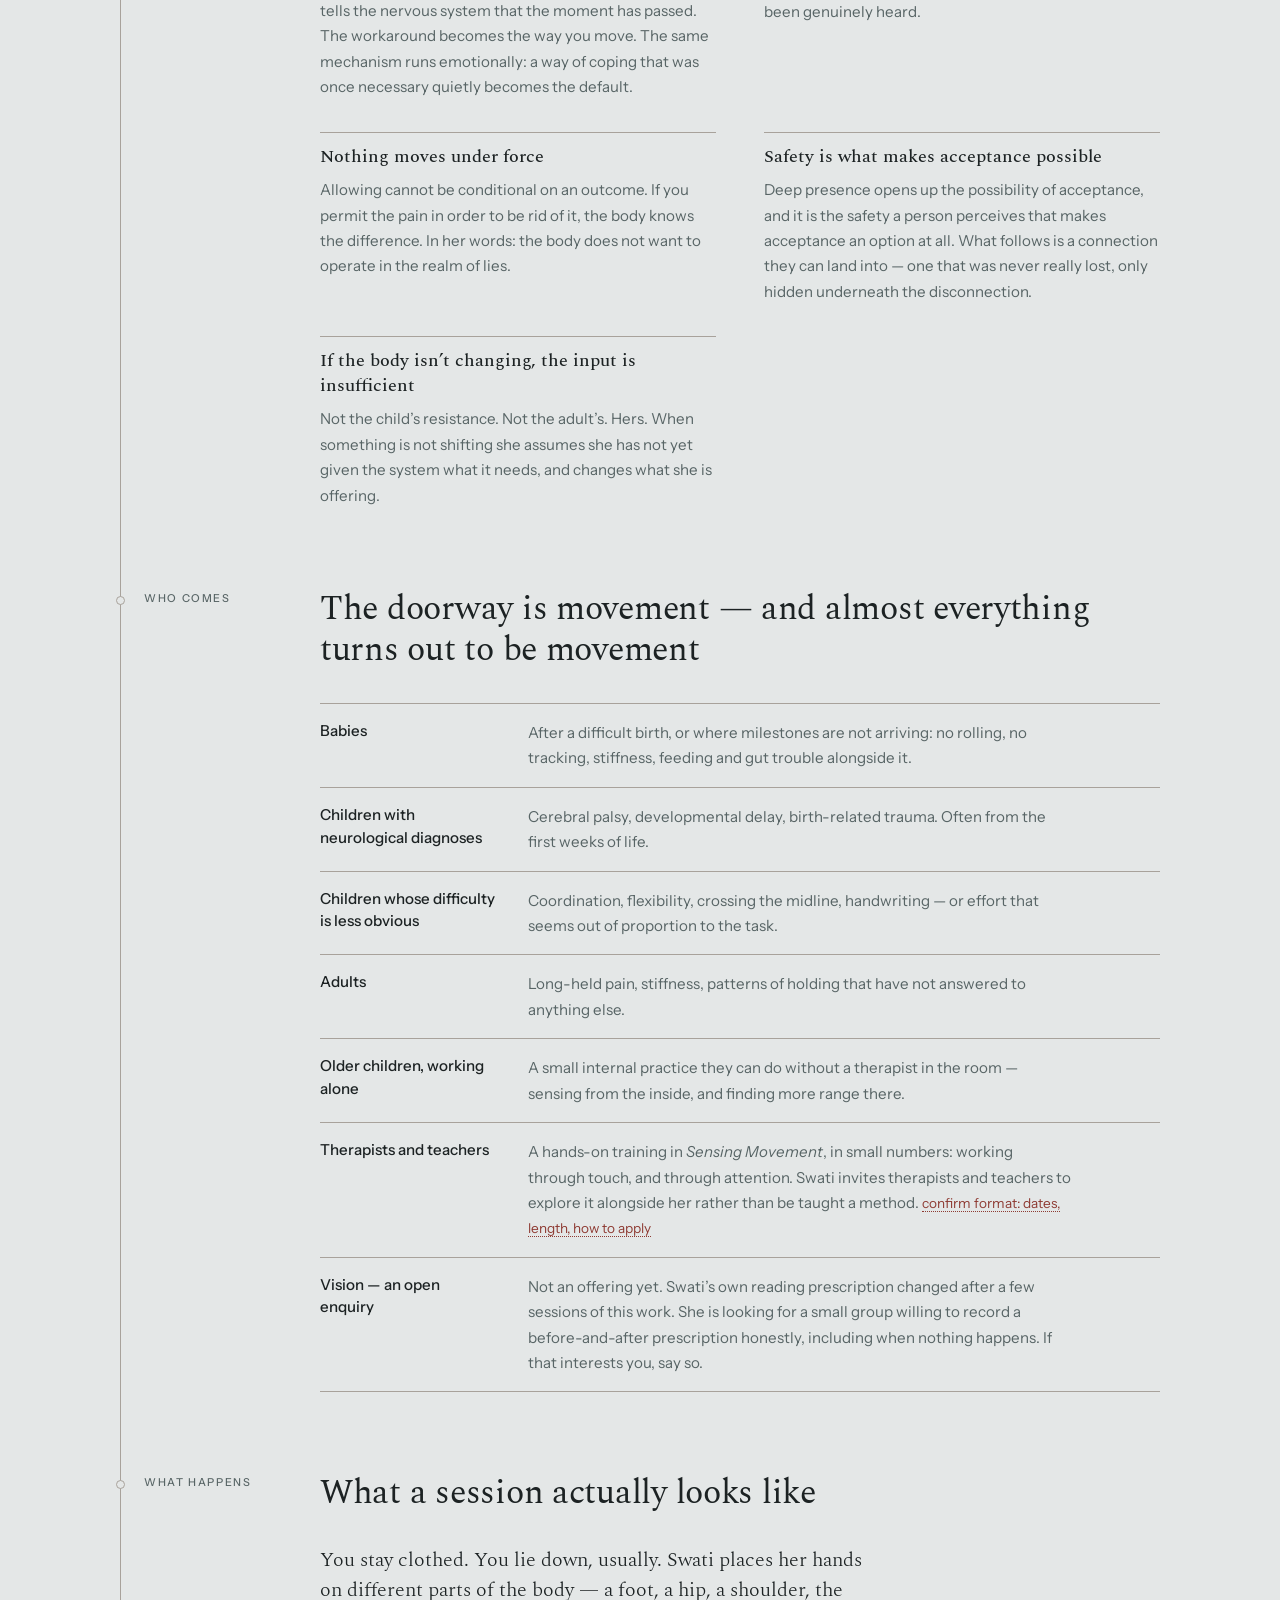
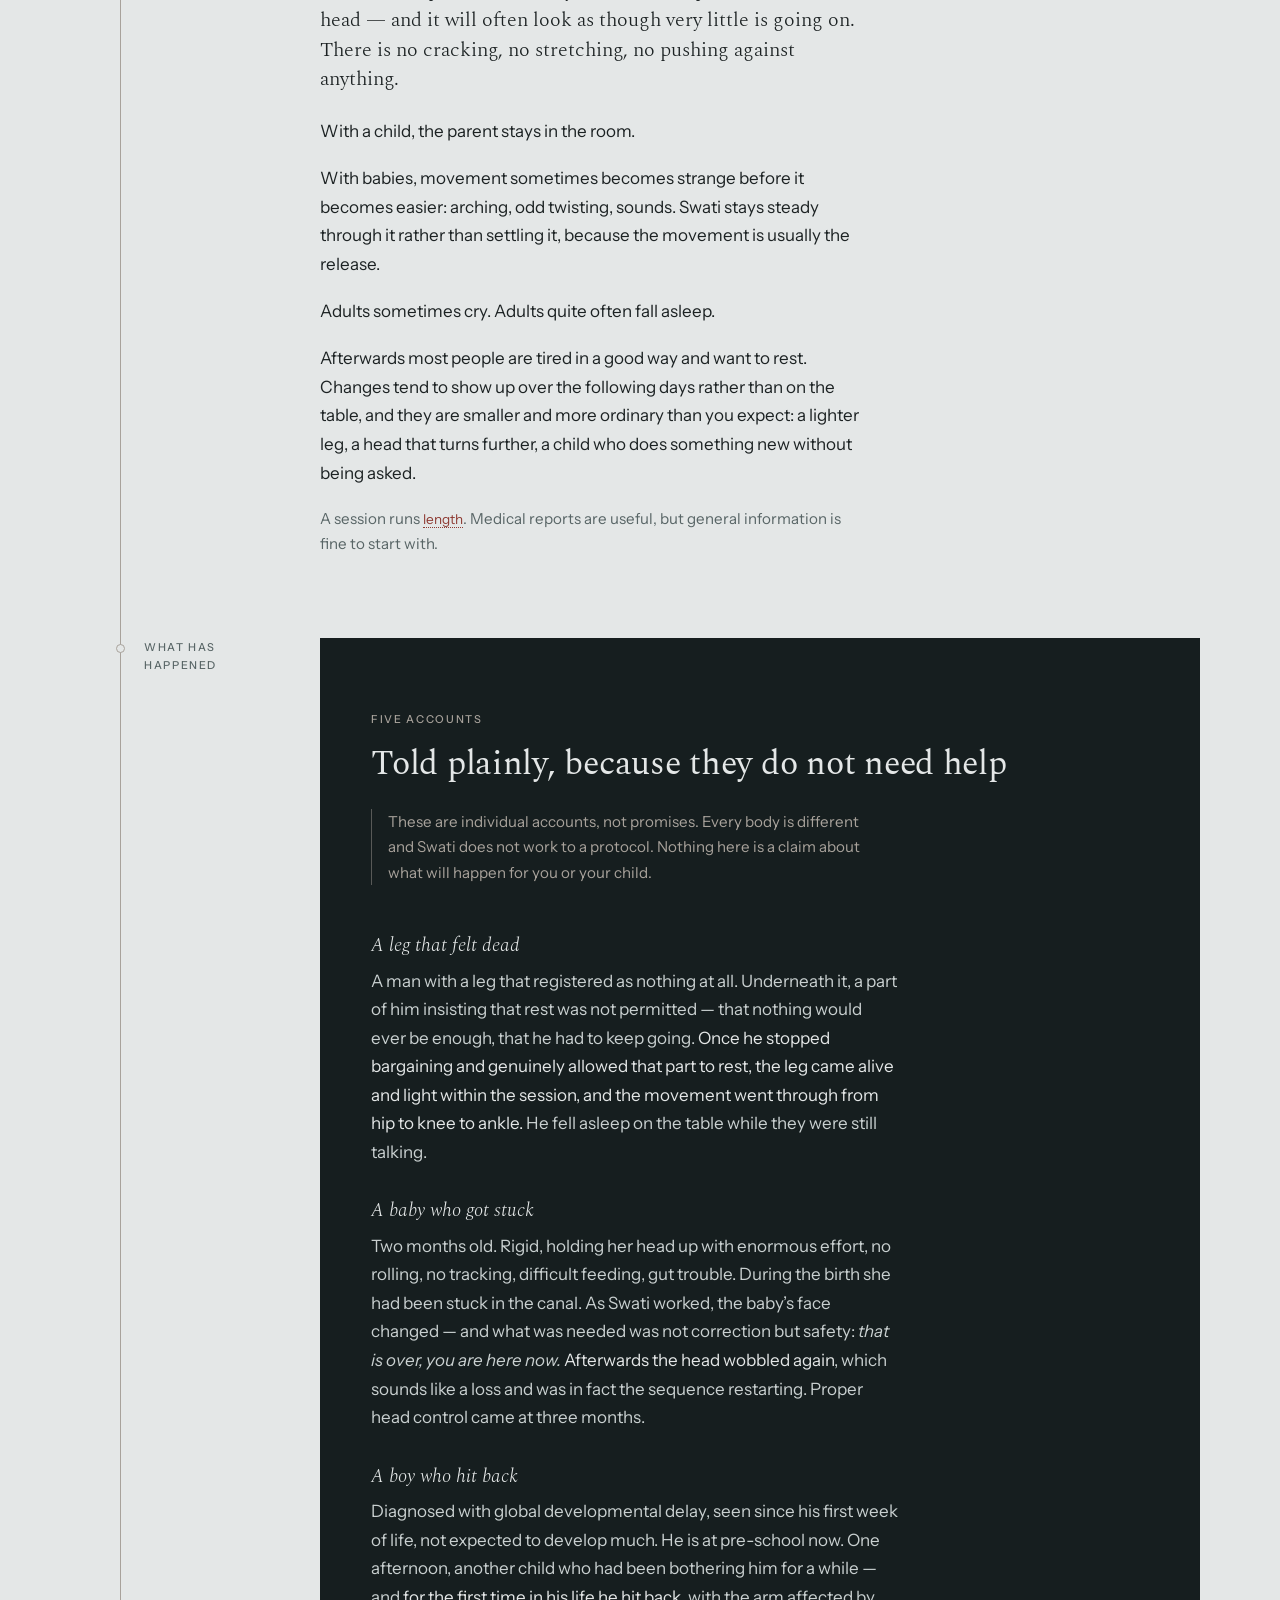
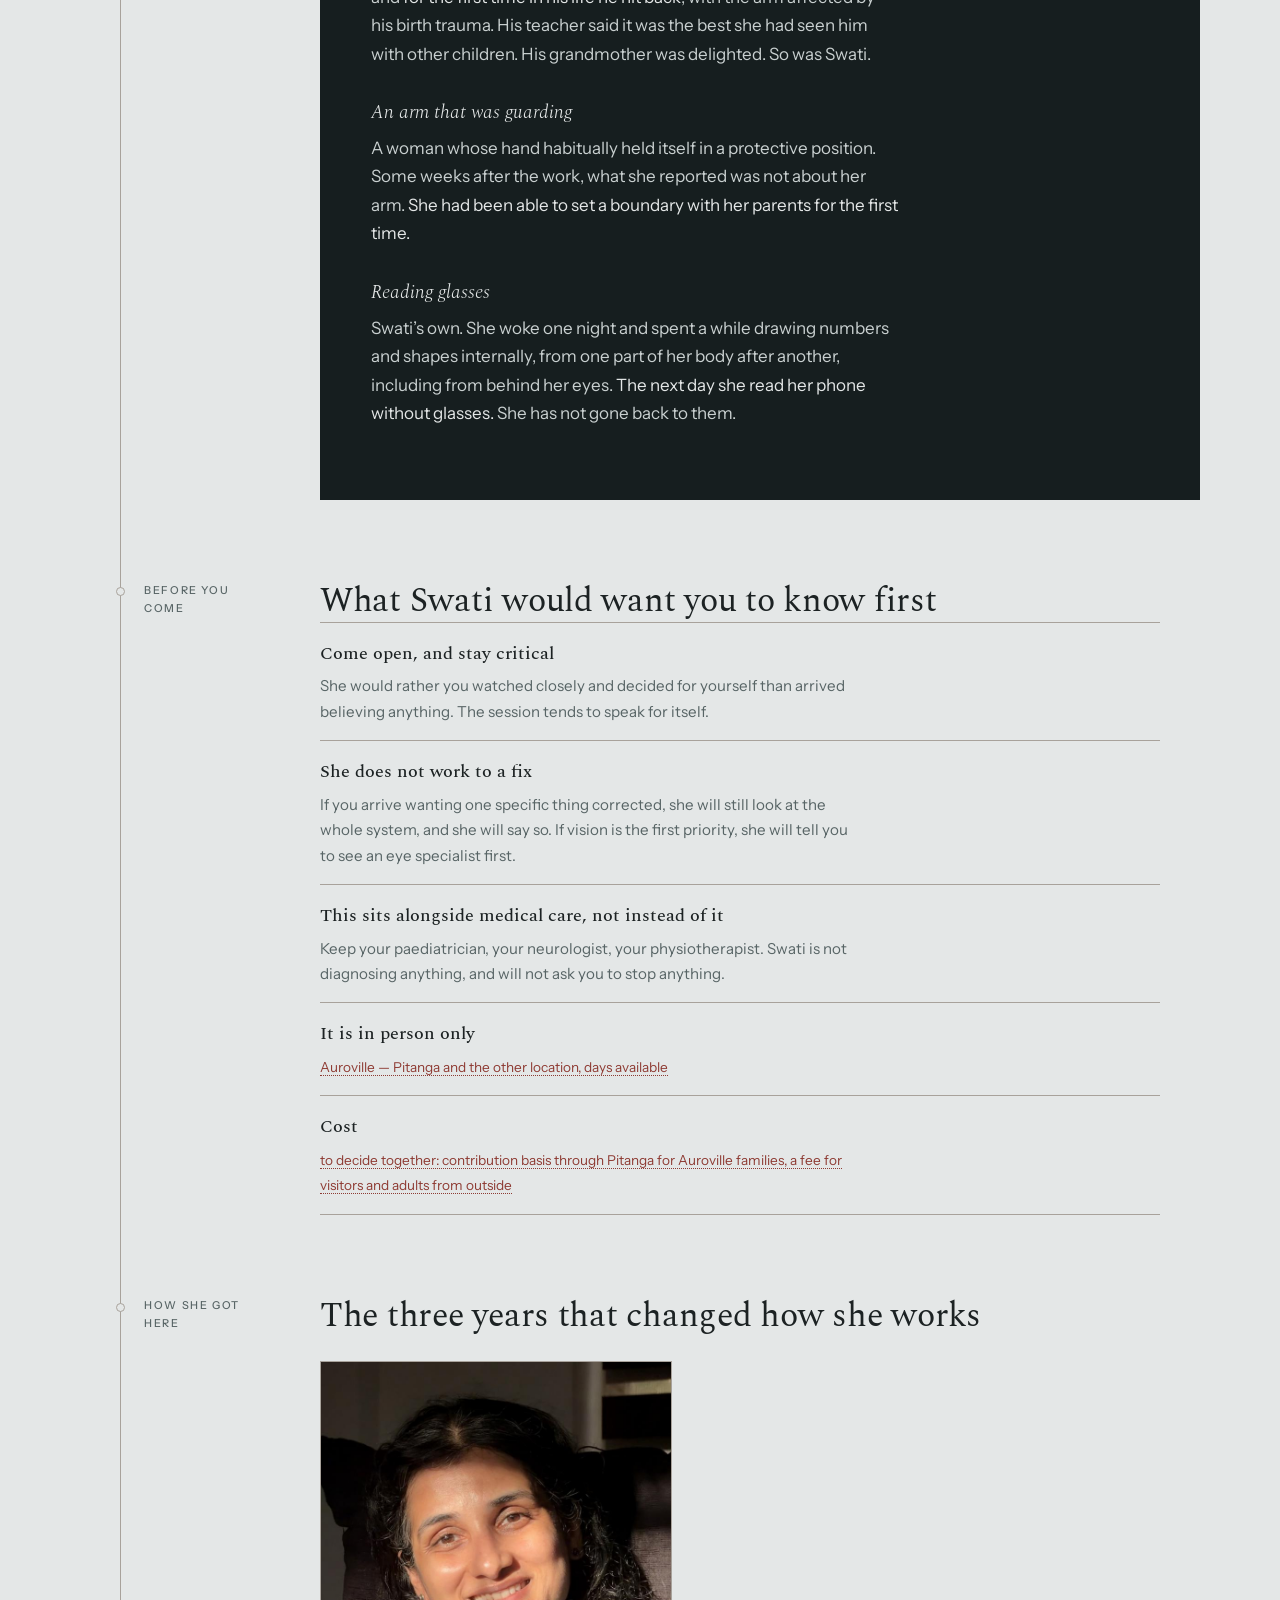
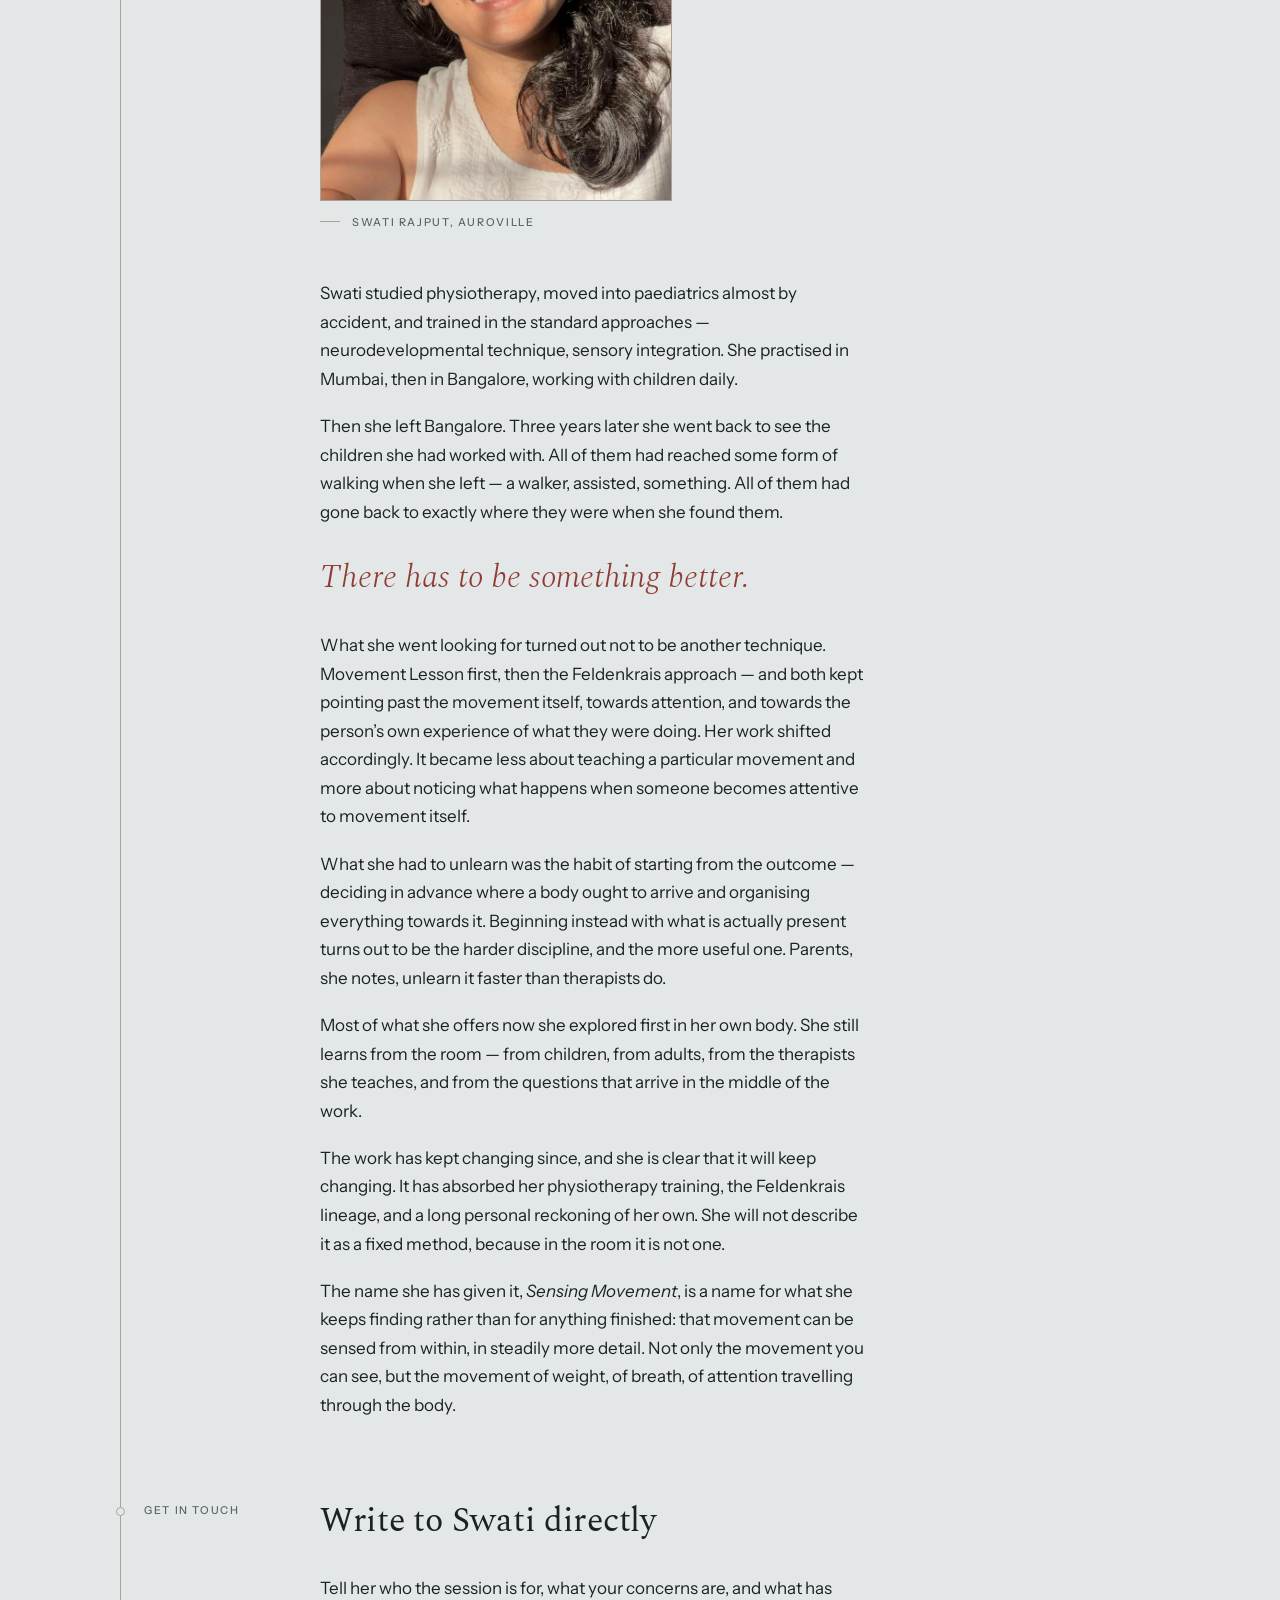
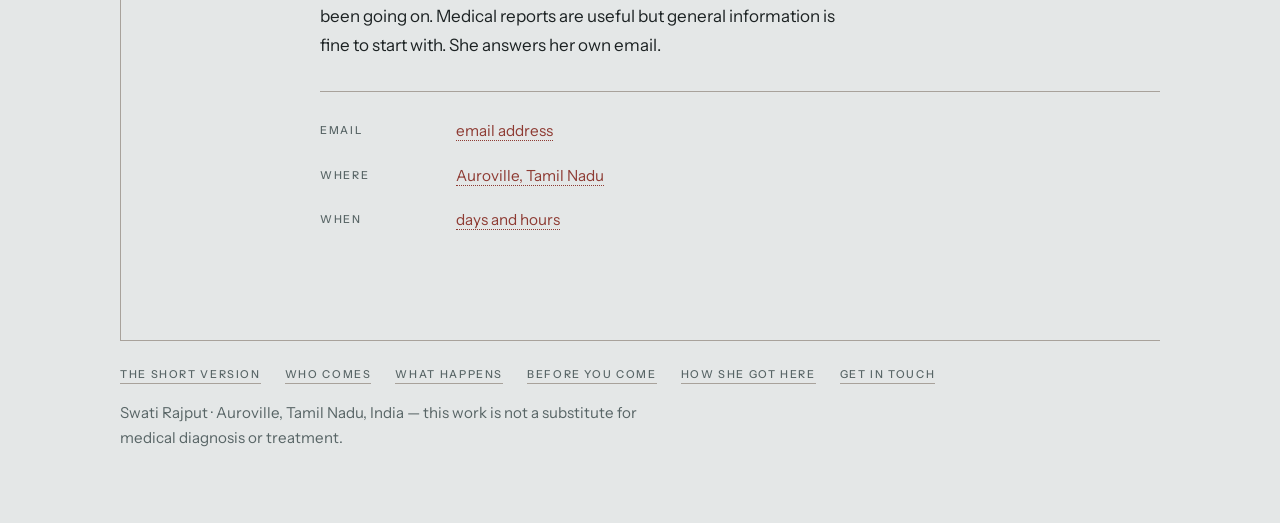
==== commit 3a774a59: "Name Michelle Turner as the founder of Movement Lesson Resolves the placeholder asking to confirm th" ====
--- a/index.html
+++ b/index.html
@@ -338,7 +338,7 @@
       <div class="gutter"><div class="inner"><span class="node"></span><p class="label">The short version</p></div></div>
       <div class="content">
         <h2>For anyone who has been trying to explain this to a friend</h2>
-        <p class="lede gap-top">Swati is a physiotherapist by training. She spent a decade in conventional paediatric practice before going looking for something that worked better, and found it in the Feldenkrais lineage &mdash; Anat Baniel&rsquo;s work with children, and <span class="fill">Movement Lesson: confirm founder&rsquo;s full name</span>, which she trained in directly. The work that came out of it she calls Sensing Movement.</p>
+        <p class="lede gap-top">Swati is a physiotherapist by training. She spent a decade in conventional paediatric practice before going looking for something that worked better, and found it in the Feldenkrais lineage &mdash; Anat Baniel&rsquo;s work with children, and Michelle Turner&rsquo;s Movement Lesson, which she trained in directly. The work that came out of it she calls Sensing Movement.</p>
         <p>She works through gentle touch. She is not manipulating tissue and she is not correcting posture. She is listening &mdash; checking whether movement can actually travel from the ankle to the knee to the hip, finding where that conversation stops, and asking what the interruption is protecting.</p>
         <p>Conventional therapy teaches the components of a skill: how to crawl, how to hold up a head, how to hold a pencil. Swati works one level below that. She gives the nervous system a richer map of how one part of the body can talk to another. Given the map, the body reorganises itself.</p>
         <p class="quiet">Twenty-five years in practice. The last twelve in this work.</p>
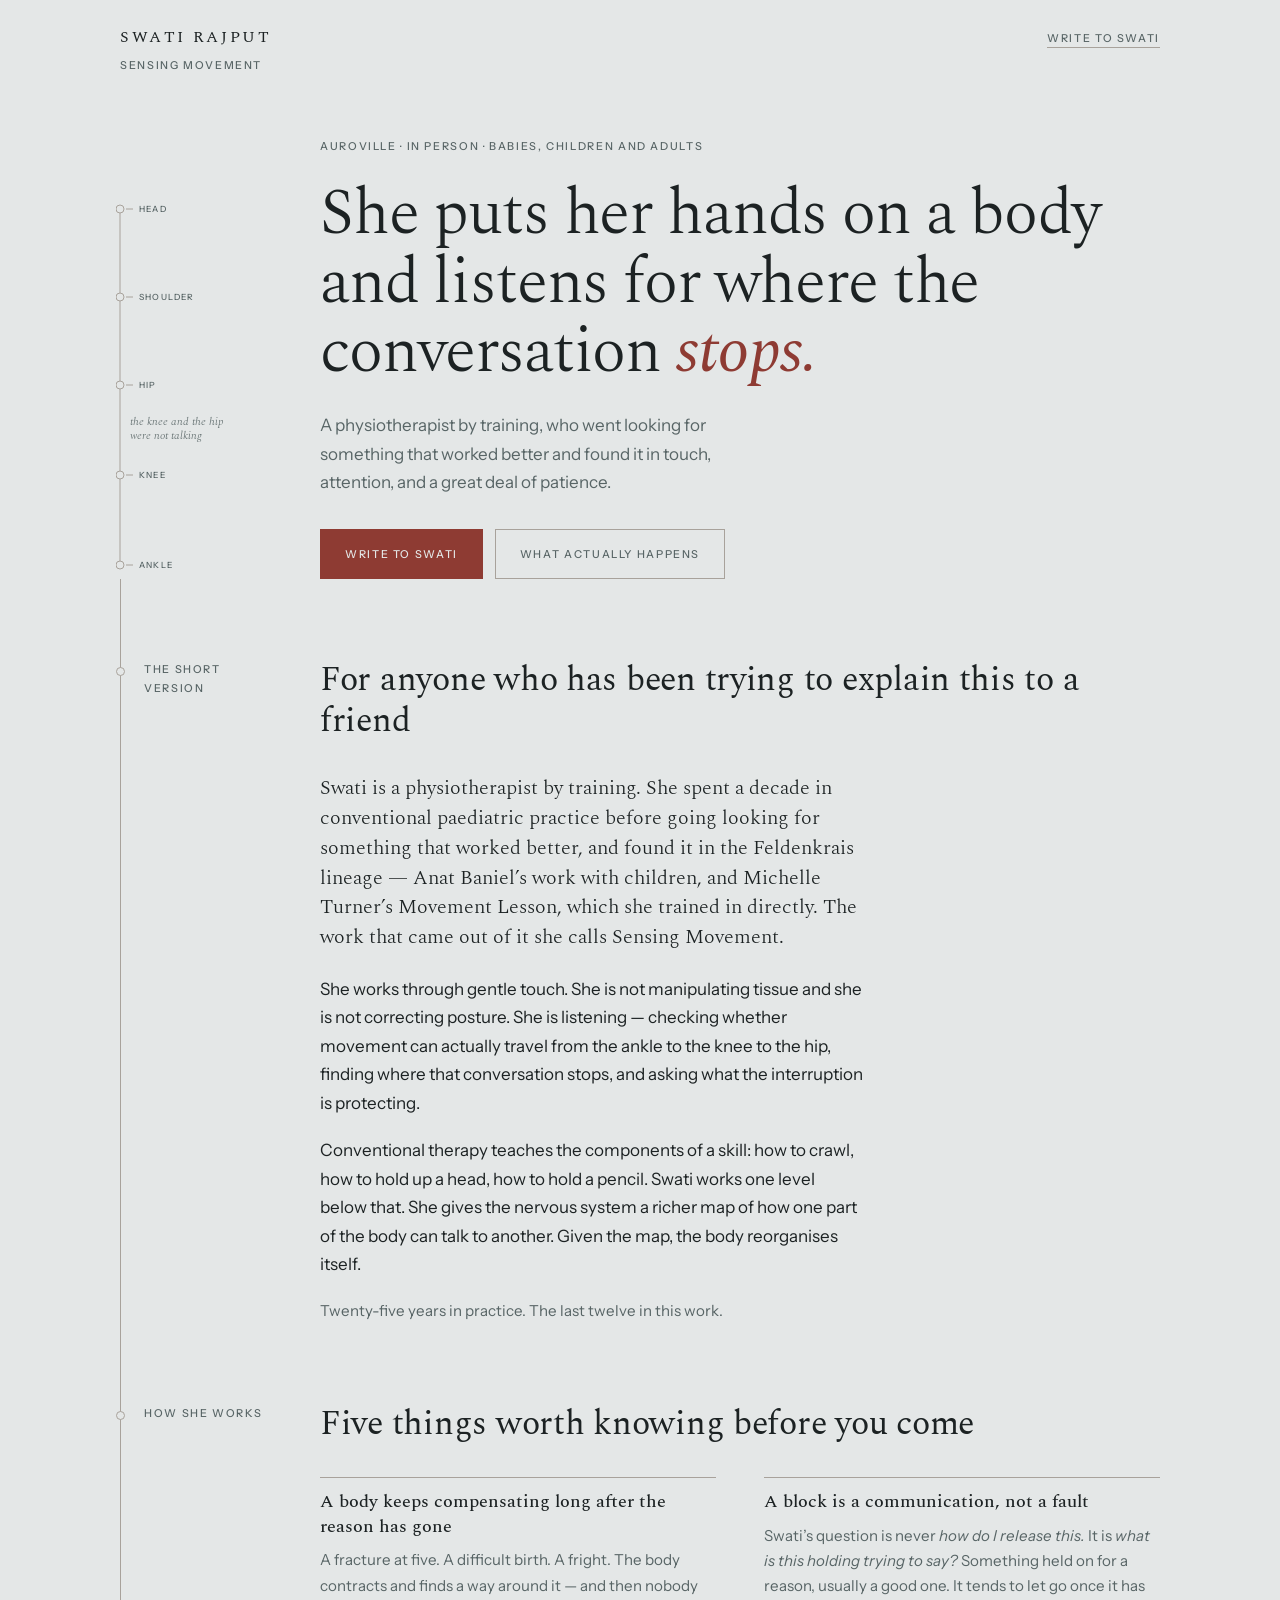
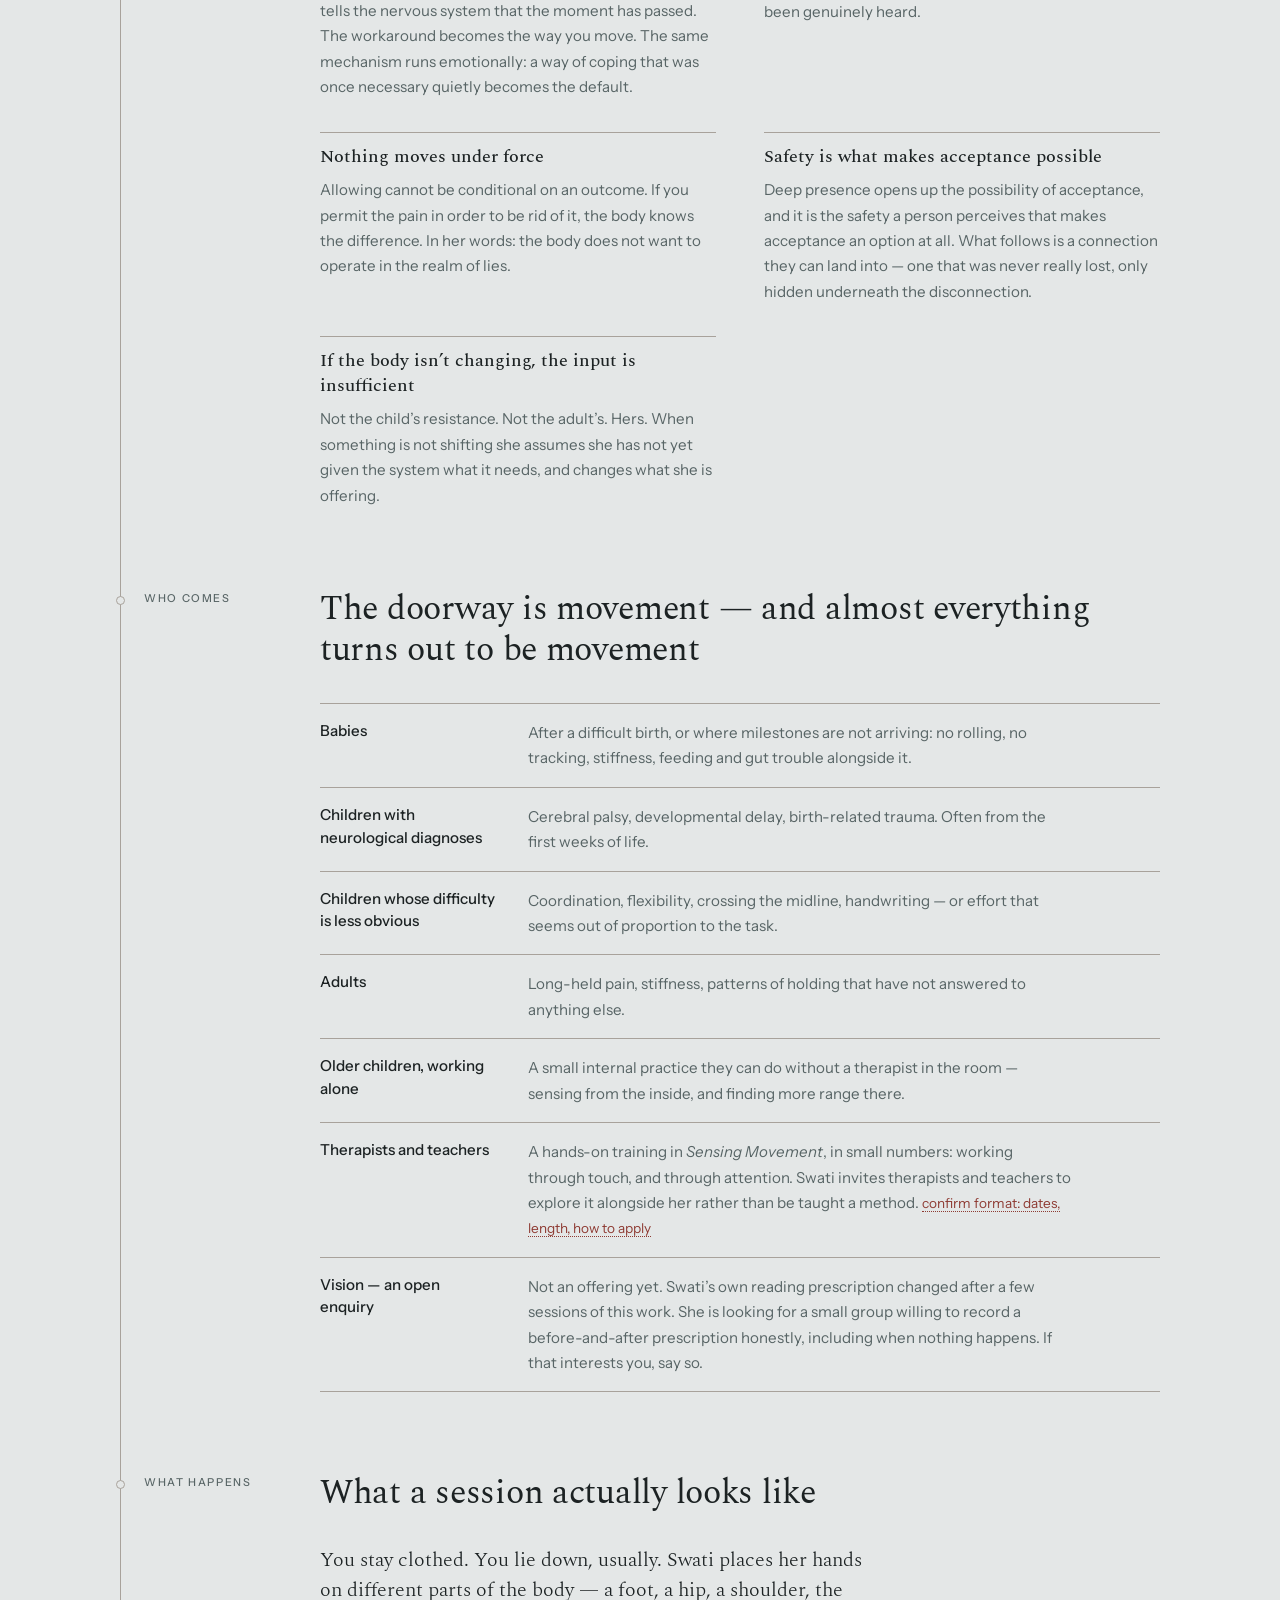
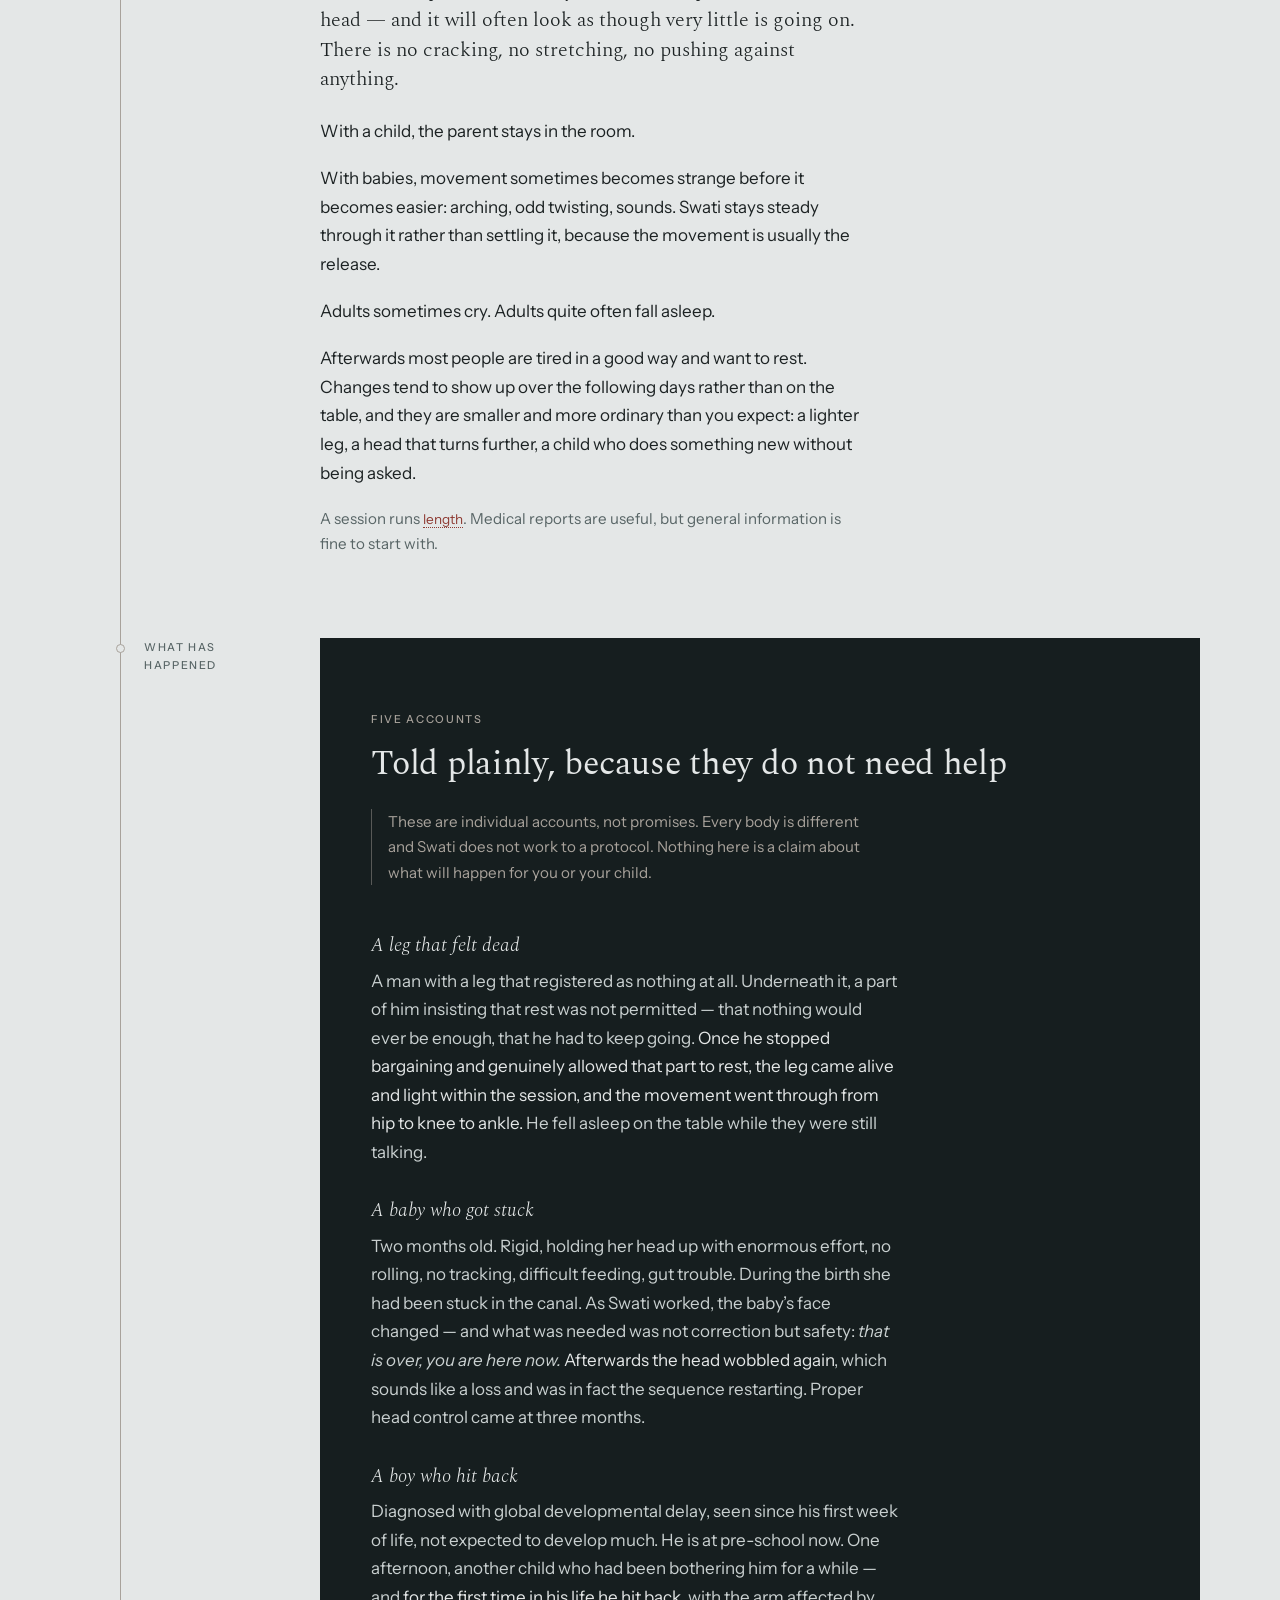
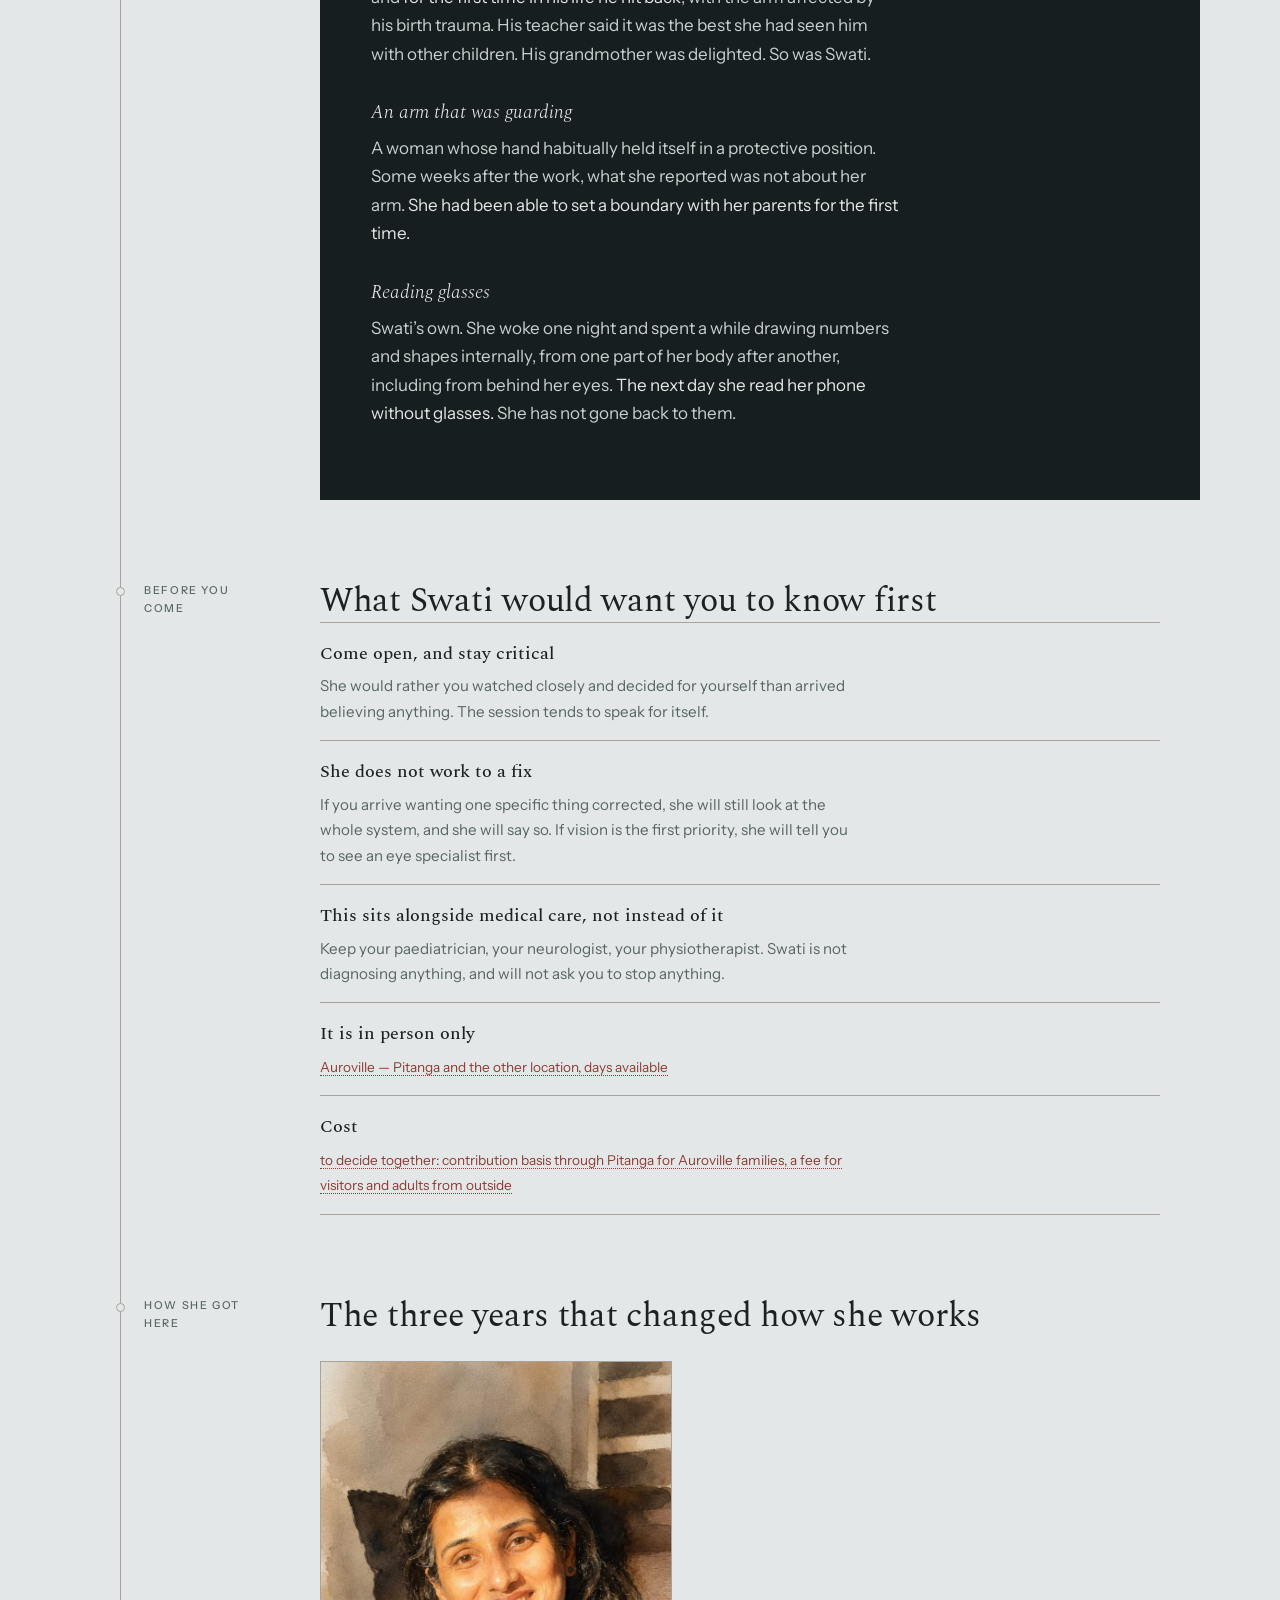
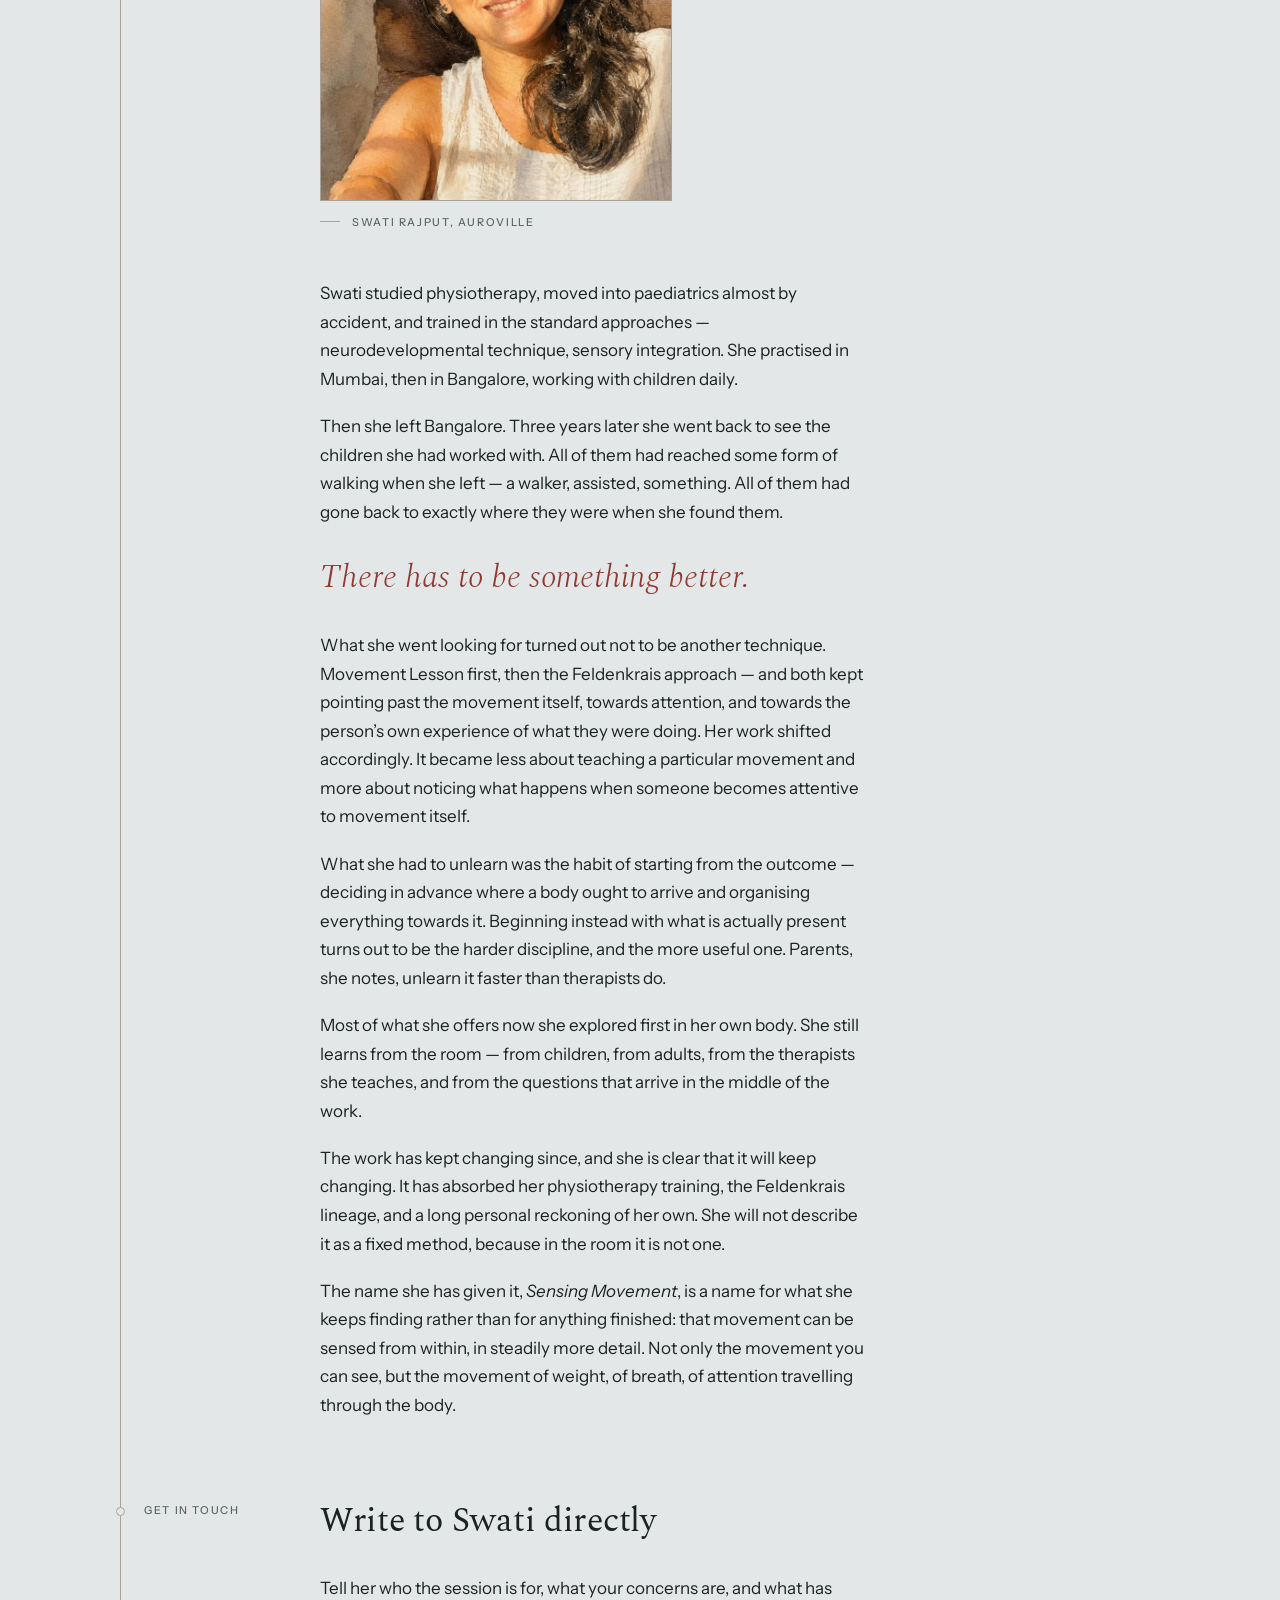
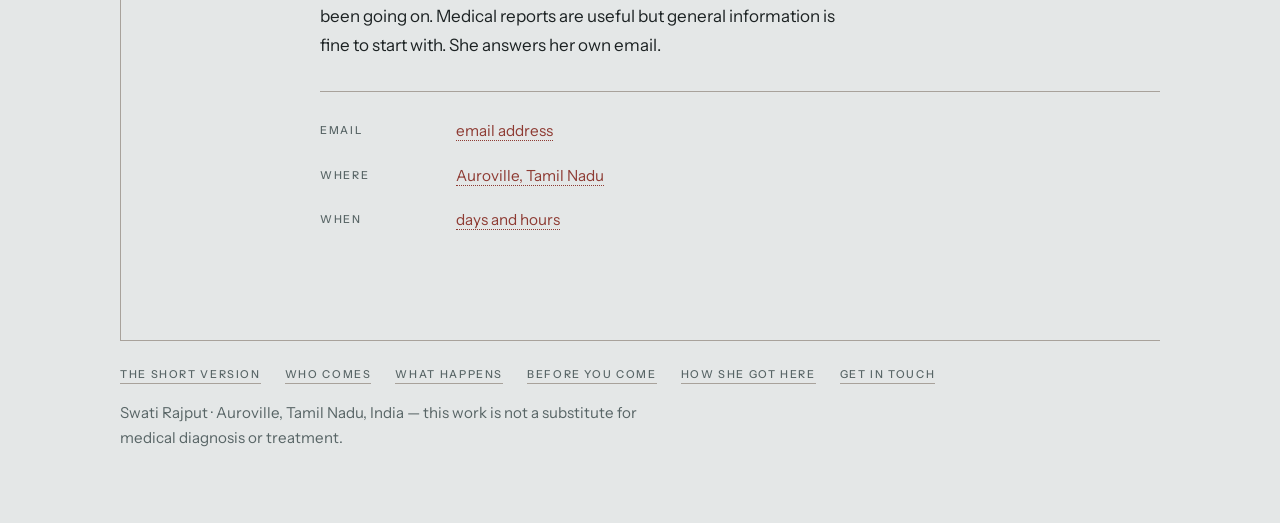
==== commit f7892e0d: "Replace the portrait with the watercolour Same sitting, painted. It suits the direction better than " ====
--- a/index.html
+++ b/index.html
@@ -6,6 +6,11 @@
 <title>Sensing Movement — Swati Rajput</title>
 <meta name="description" content="Sensing Movement is Swati Rajput's work: a physiotherapist who works through gentle touch, listening for where movement stops travelling through the body. Auroville. Babies, children and adults.">
 <meta name="theme-color" content="#E4E7E7">
+<!-- Favicon: the spine, with the pulse arrived at a node. Inlined so the
+     page stays a single self-contained file, as the portrait is. -->
+<link rel="icon" type="image/svg+xml" href="data:image/svg+xml,%3Csvg%20xmlns%3D%22http%3A%2F%2Fwww.w3.org%2F2000%2Fsvg%22%20viewBox%3D%220%200%2032%2032%22%3E%3Crect%20width%3D%2232%22%20height%3D%2232%22%20fill%3D%22%23E4E7E7%22%2F%3E%3Cpath%20d%3D%22M16%204V19%22%20stroke%3D%22%231C2223%22%20stroke-width%3D%222.2%22%20stroke-linecap%3D%22round%22%2F%3E%3Cpath%20d%3D%22M16%2019V28%22%20stroke%3D%22%238E3B33%22%20stroke-width%3D%222.2%22%20stroke-linecap%3D%22round%22%2F%3E%3Ccircle%20cx%3D%2216%22%20cy%3D%2219%22%20r%3D%224%22%20fill%3D%22%238E3B33%22%2F%3E%3C%2Fsvg%3E">
+<link rel="icon" type="image/png" sizes="32x32" href="[data-uri]">
+<link rel="apple-touch-icon" href="[data-uri]">
 <meta property="og:title" content="Sensing Movement — Swati Rajput">
 <meta property="og:description" content="She puts her hands on a body and listens for where the conversation stops. Sensing Movement, with Swati Rajput. Auroville, in person.">
 <meta property="og:type" content="website">
@@ -280,12 +285,14 @@
 }
 
 /* ==========================================================================
-   PORTRAIT — the only image on the site, inlined so index.html stays a single
-   self-contained file. To serve it as a normal file instead, upload swati.jpg
+   PORTRAIT — a watercolour, and the only image on the site, inlined so
+   index.html stays a single self-contained file. 760x1013, JPEG q0.65: the
+   frame renders at 352px, so this covers a 2x screen with nothing to spare.
+   To serve it as a normal file instead, upload swati.jpg
    next to this page and replace this whole block with:
        :root{--portrait:url("swati.jpg")}
    ========================================================================== */
-:root{--portrait:url("[data-uri]")}
+:root{--portrait:url("[data-uri]")}
 </style>
 </head>
 <body>
@@ -475,7 +482,7 @@
       <div class="content">
         <h2>The three years that changed how she works</h2>
         <figure class="portrait">
-          <div class="frame" role="img" aria-label="Swati Rajput, seated in afternoon light through window blinds, smiling."></div>
+          <div class="frame" role="img" aria-label="A watercolour portrait of Swati Rajput, seated in afternoon light through window blinds, smiling."></div>
           <figcaption>Swati Rajput, Auroville</figcaption>
         </figure>
         <p>Swati studied physiotherapy, moved into paediatrics almost by accident, and trained in the standard approaches &mdash; neurodevelopmental technique, sensory integration. She practised in Mumbai, then in Bangalore, working with children daily.</p>
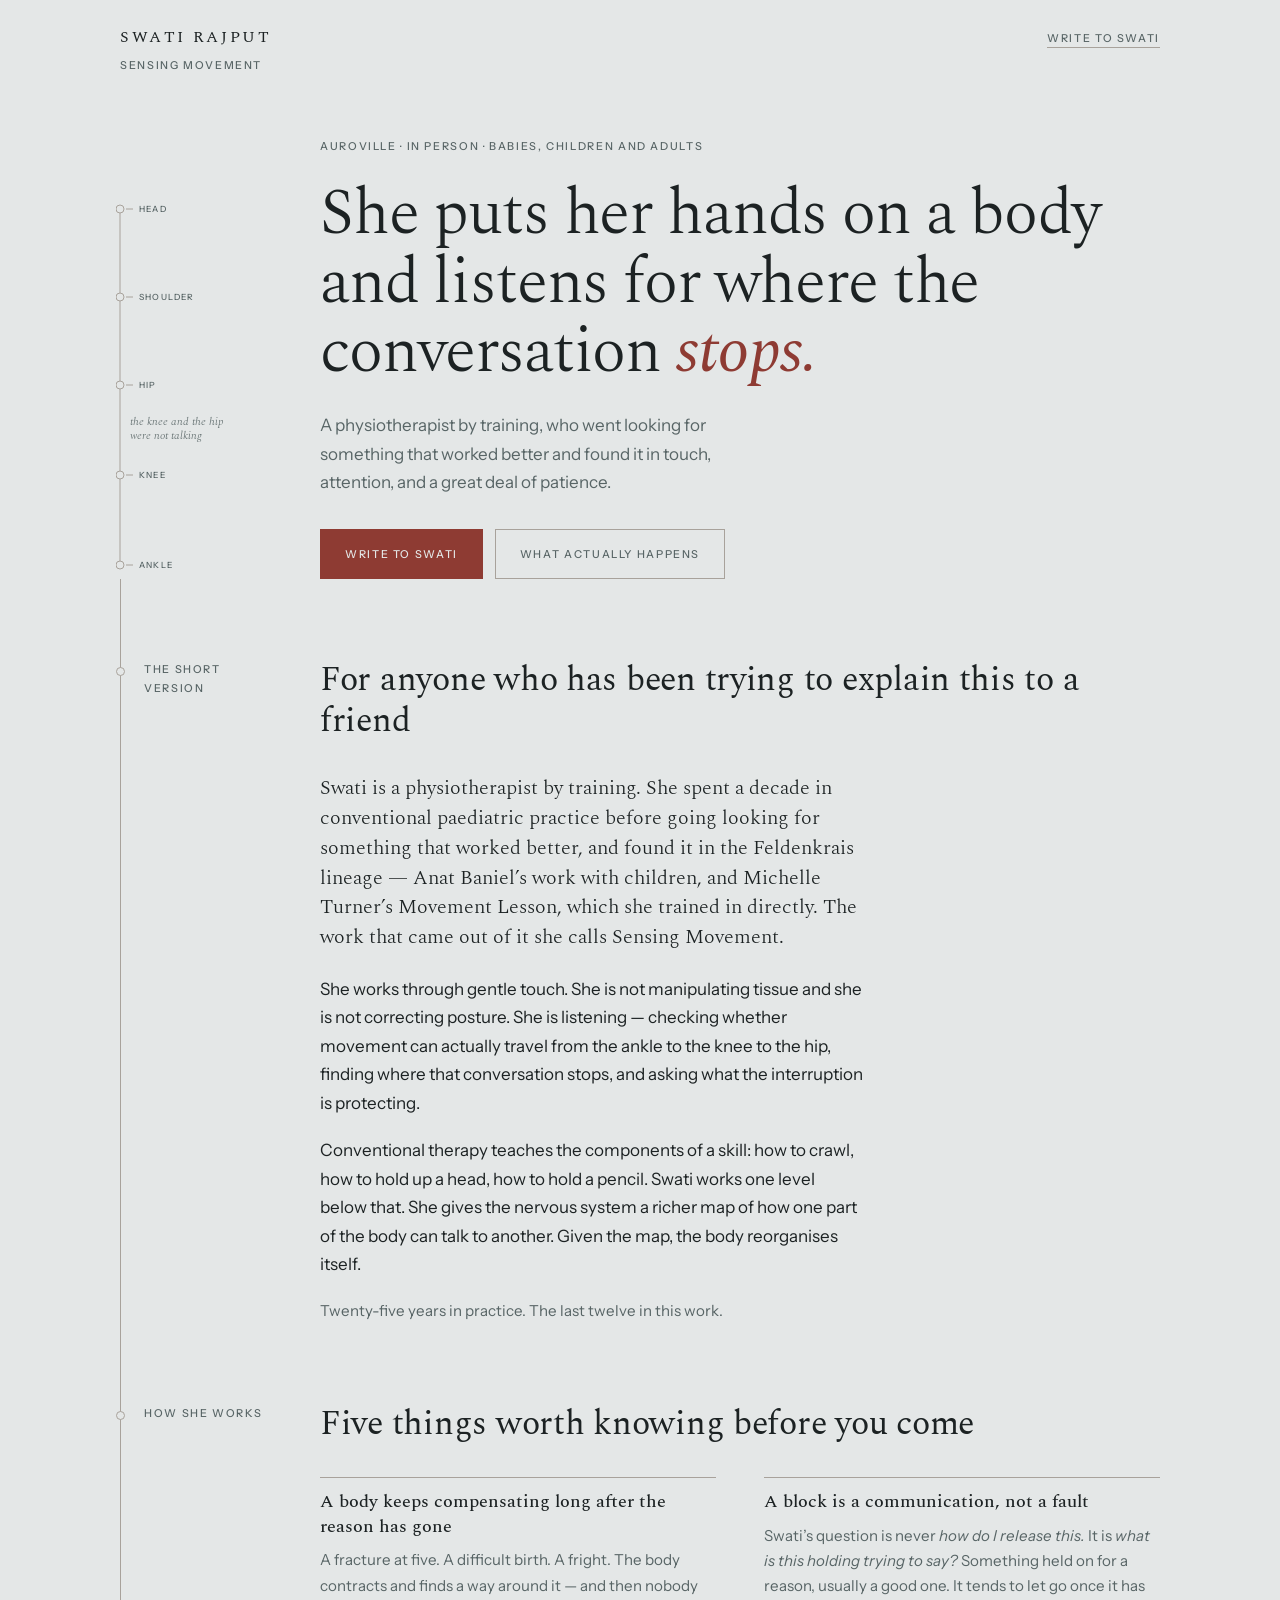
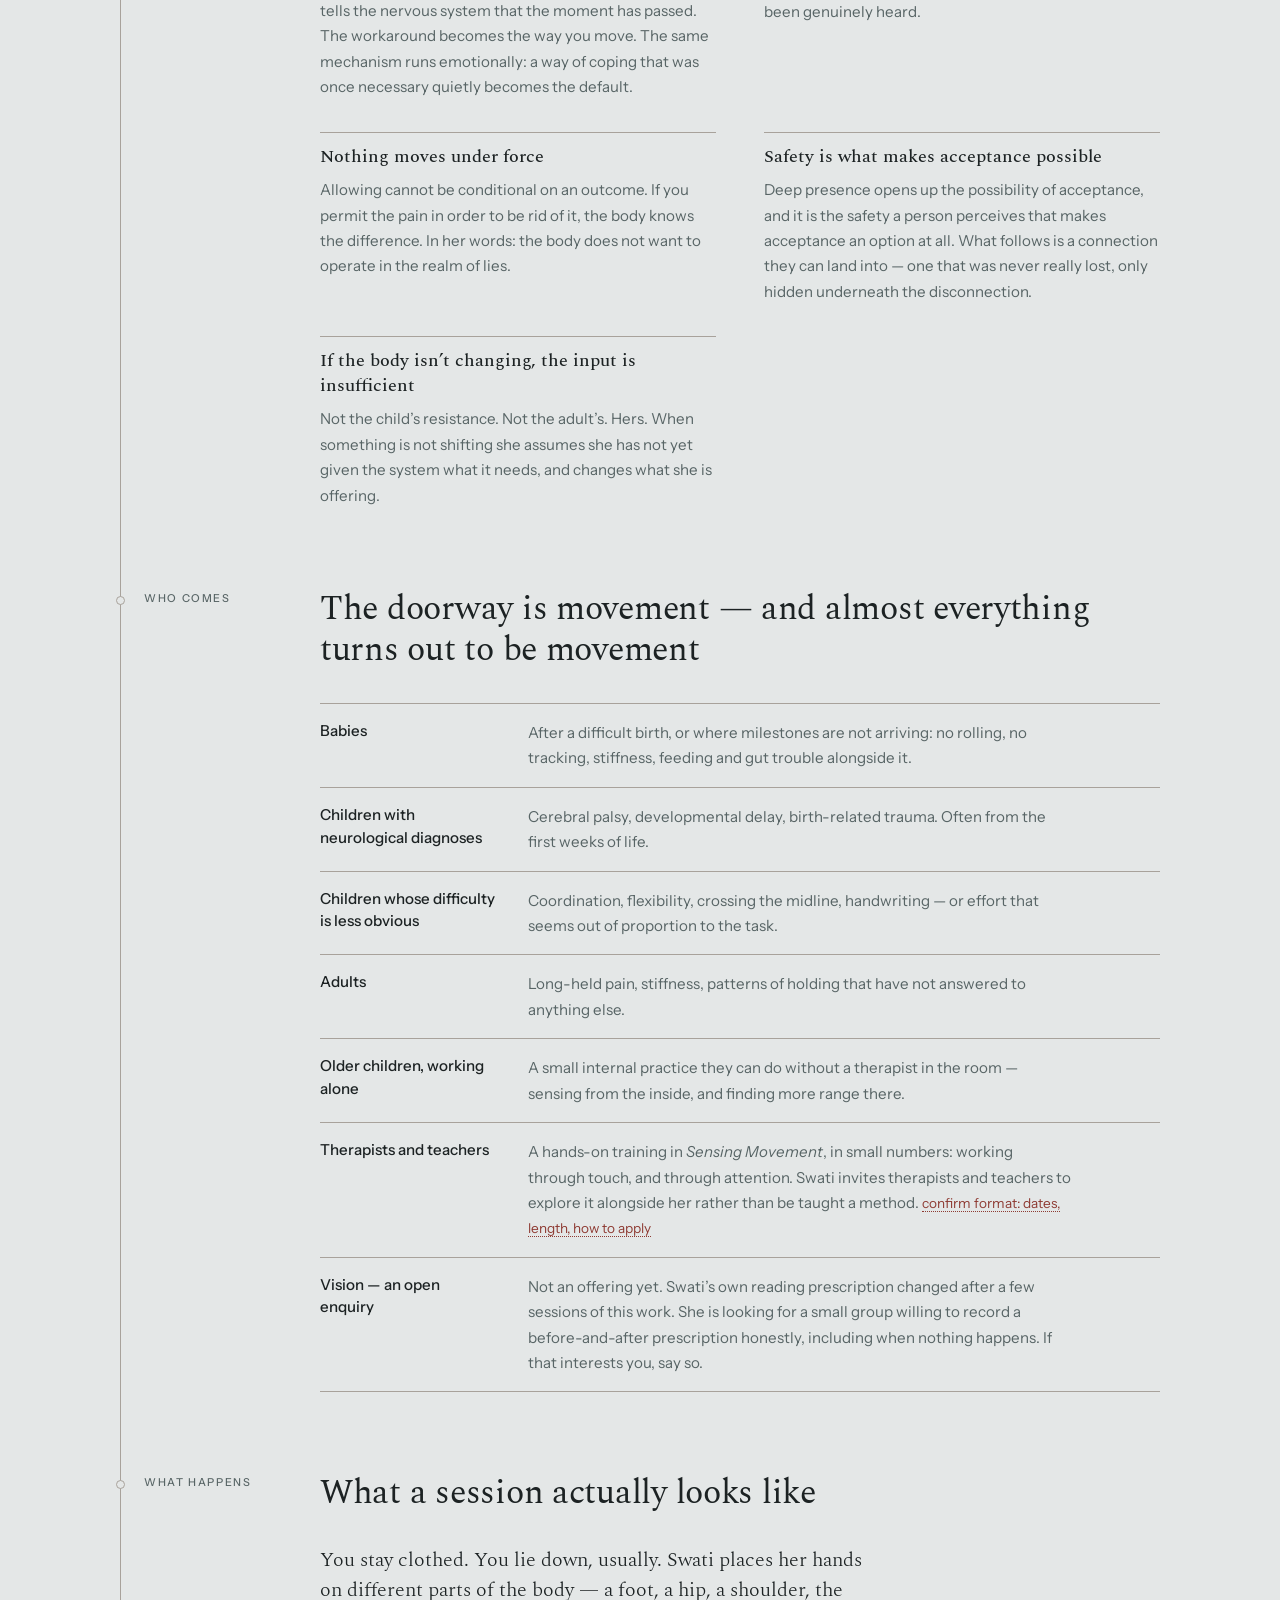
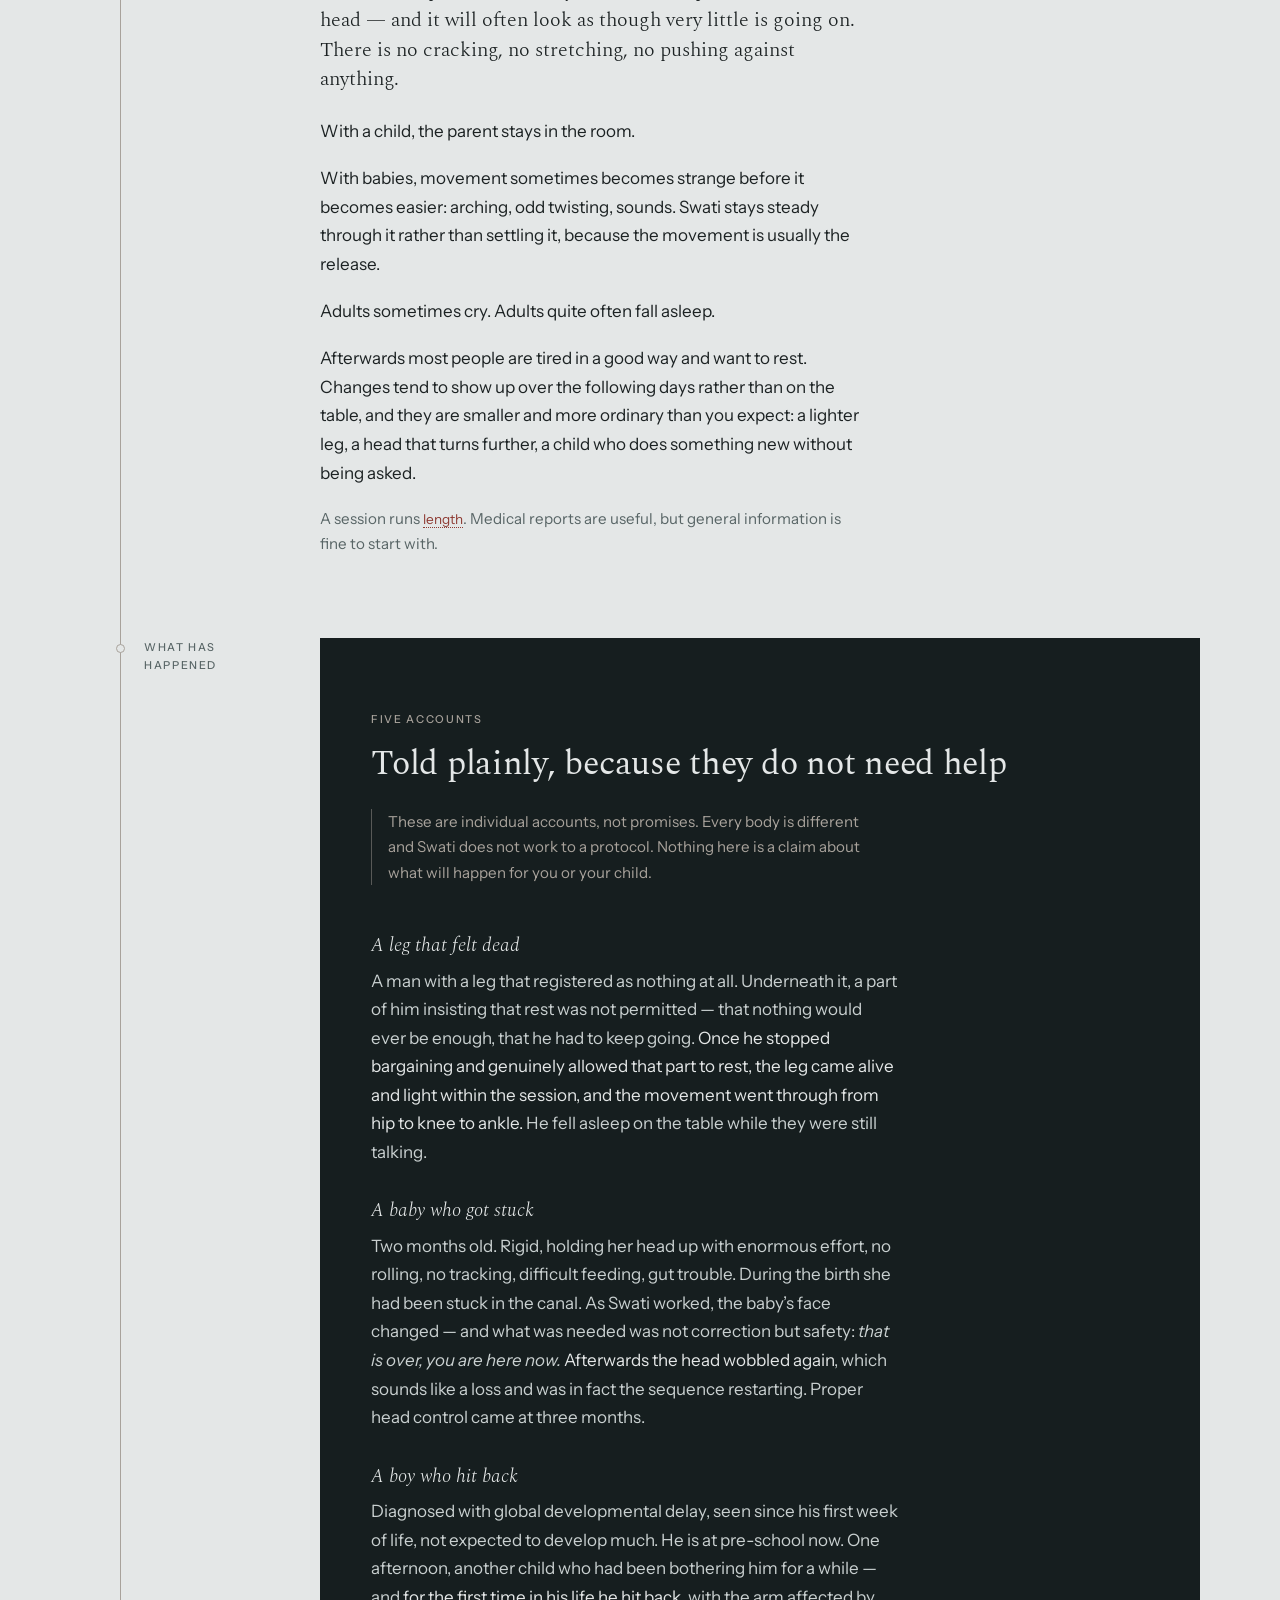
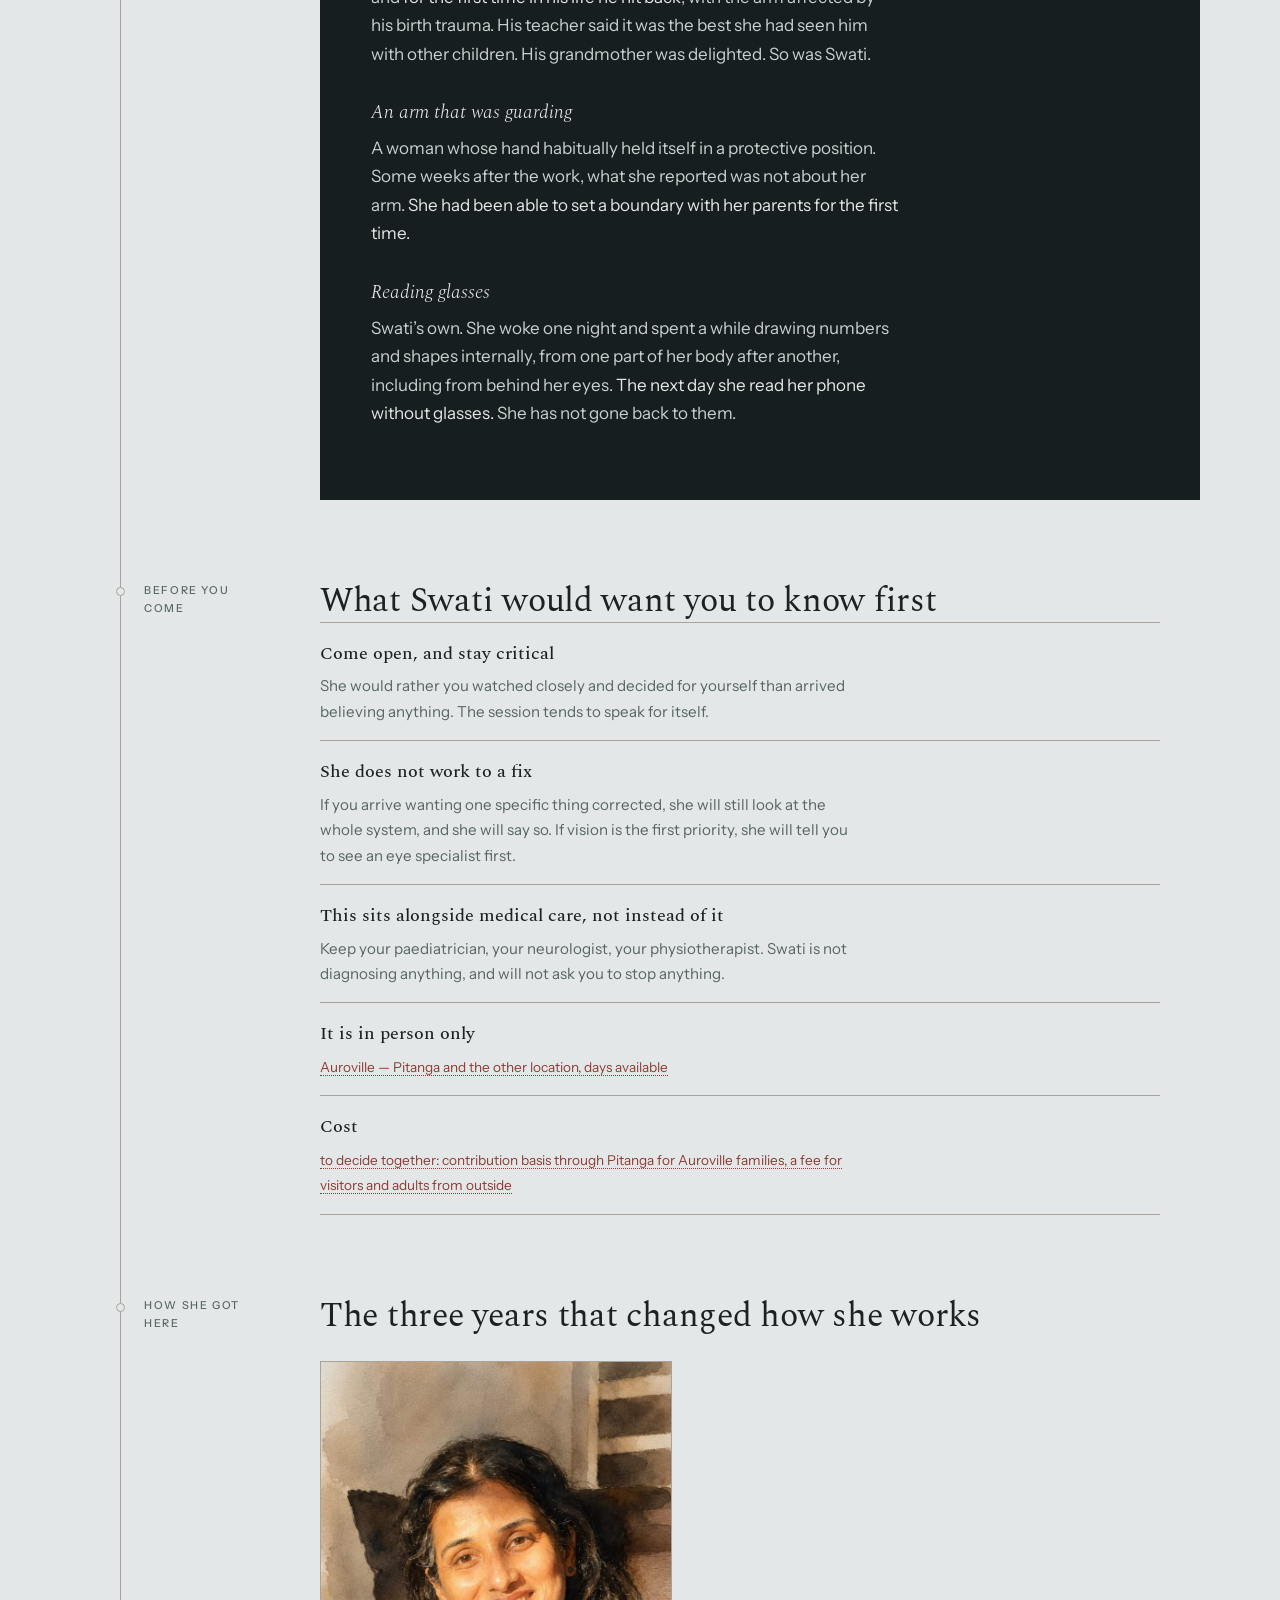
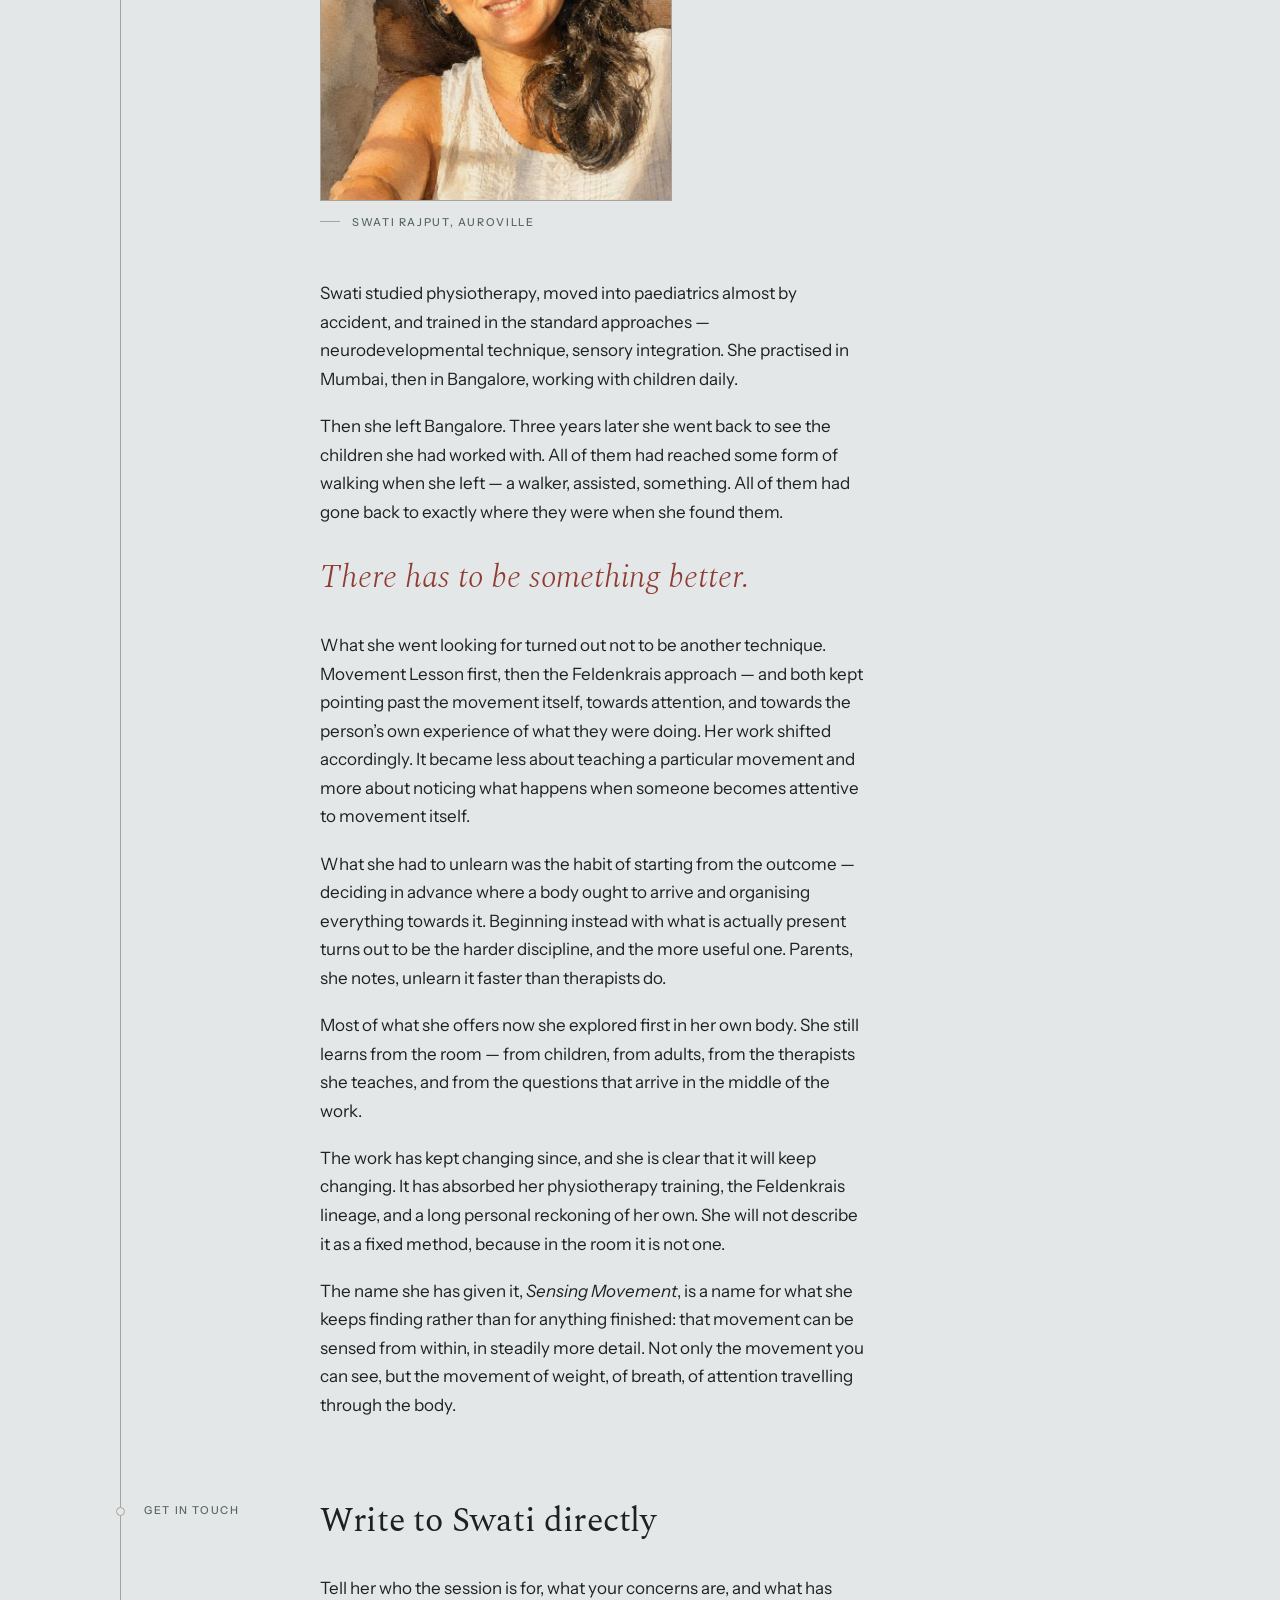
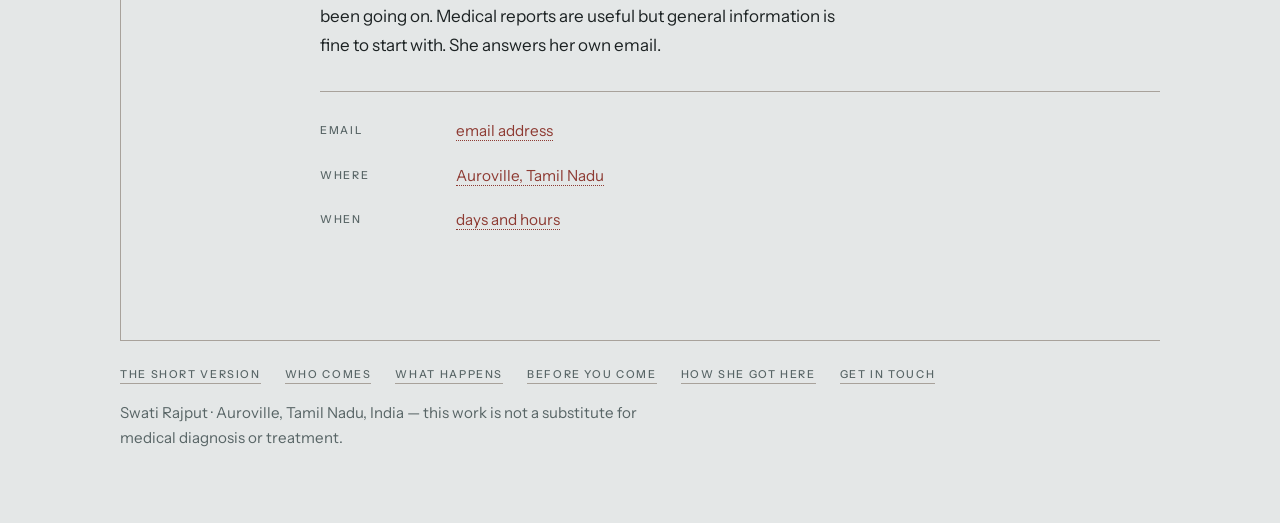
==== commit 1bb11d56: "The portrait paints itself when you reach it Three washes bloom from separate points and run togethe" ====
--- a/index.html
+++ b/index.html
@@ -191,6 +191,24 @@
   .plate .trace{animation:travel 5.4s var(--ease) 1.4s both}
   .plate .mask{animation:closegap 5.4s linear 1.4s both}
   .plate .caption{opacity:0;animation:surface 1.1s var(--ease) 5.2s both}
+
+  /* The portrait is a painting, so it arrives by being painted: three washes
+     bloom from separate points and run together, the way water spreads on
+     paper. Armed by script only when the figure is near the viewport, so it
+     plays where it can be seen instead of off-screen on load. Without script,
+     or with reduced motion, none of this applies and the portrait is simply
+     there. */
+  .portrait.armed .frame{
+    --wash:radial-gradient(circle,#000 38%,transparent 72%),
+           radial-gradient(circle,#000 38%,transparent 72%),
+           radial-gradient(circle,#000 38%,transparent 72%);
+    -webkit-mask-image:var(--wash);mask-image:var(--wash);
+    -webkit-mask-repeat:no-repeat;mask-repeat:no-repeat;
+    -webkit-mask-position:44% 33%,64% 60%,32% 75%;mask-position:44% 33%,64% 60%,32% 75%;
+    -webkit-mask-size:0% 0%,0% 0%,0% 0%;mask-size:0% 0%,0% 0%,0% 0%}
+  .portrait.armed.washed .frame{animation:wash 2s var(--ease) both}
+  .portrait.armed figcaption{opacity:0}
+  .portrait.armed.washed figcaption{animation:surface .9s var(--ease) 1.15s both}
 }
 @keyframes draw{to{stroke-dashoffset:0}}
 @keyframes travel{        /* up from the ankle, stalls at the gap, goes through */
@@ -201,6 +219,11 @@
 }
 @keyframes closegap{0%,44%{opacity:1} 56%,100%{opacity:0}}
 @keyframes surface{to{opacity:1}}
+@keyframes wash{          /* fast at first, then slowing, as pigment does */
+  0%{opacity:.12;-webkit-mask-size:0% 0%,0% 0%,0% 0%;mask-size:0% 0%,0% 0%,0% 0%}
+  45%{opacity:.85;-webkit-mask-size:135% 135%,45% 45%,65% 65%;mask-size:135% 135%,45% 45%,65% 65%}
+  100%{opacity:1;-webkit-mask-size:235% 235%,200% 200%,215% 215%;mask-size:235% 235%,200% 200%,215% 215%}
+}
 
 /* ---- tenets ------------------------------------------------------------- */
 .tenets{display:grid;gap:var(--s-6)}
@@ -240,7 +263,7 @@
 .terms dd{margin:0;color:var(--slate);font-size:var(--t-small);max-width:36em}
 
 /* ---- about -------------------------------------------------------------- */
-/* One photograph on the site, treated as a figure on the plate: hairline
+/* One watercolour on the site, treated as a figure on the plate: hairline
    frame, keyed caption, no rounding, no shadow, no filter. */
 .portrait{margin:var(--s-5) 0 var(--s-7);max-width:22rem}
 .portrait .frame{aspect-ratio:4/5;border:var(--hair);
@@ -549,6 +572,17 @@
   window.addEventListener('scroll', onScroll, {passive:true});
   window.addEventListener('resize', onScroll);
 })();
+
+/* The portrait paints itself, once, when you reach it. */
+(function(){
+  var fig = document.querySelector('.portrait');
+  if(!fig || !('IntersectionObserver' in window)) return;
+  fig.classList.add('armed');
+  var io = new IntersectionObserver(function(entries){
+    if(entries[0].isIntersecting){ fig.classList.add('washed'); io.disconnect(); }
+  }, {threshold:0.3});
+  io.observe(fig);
+})();
 </script>
 </body>
 </html>
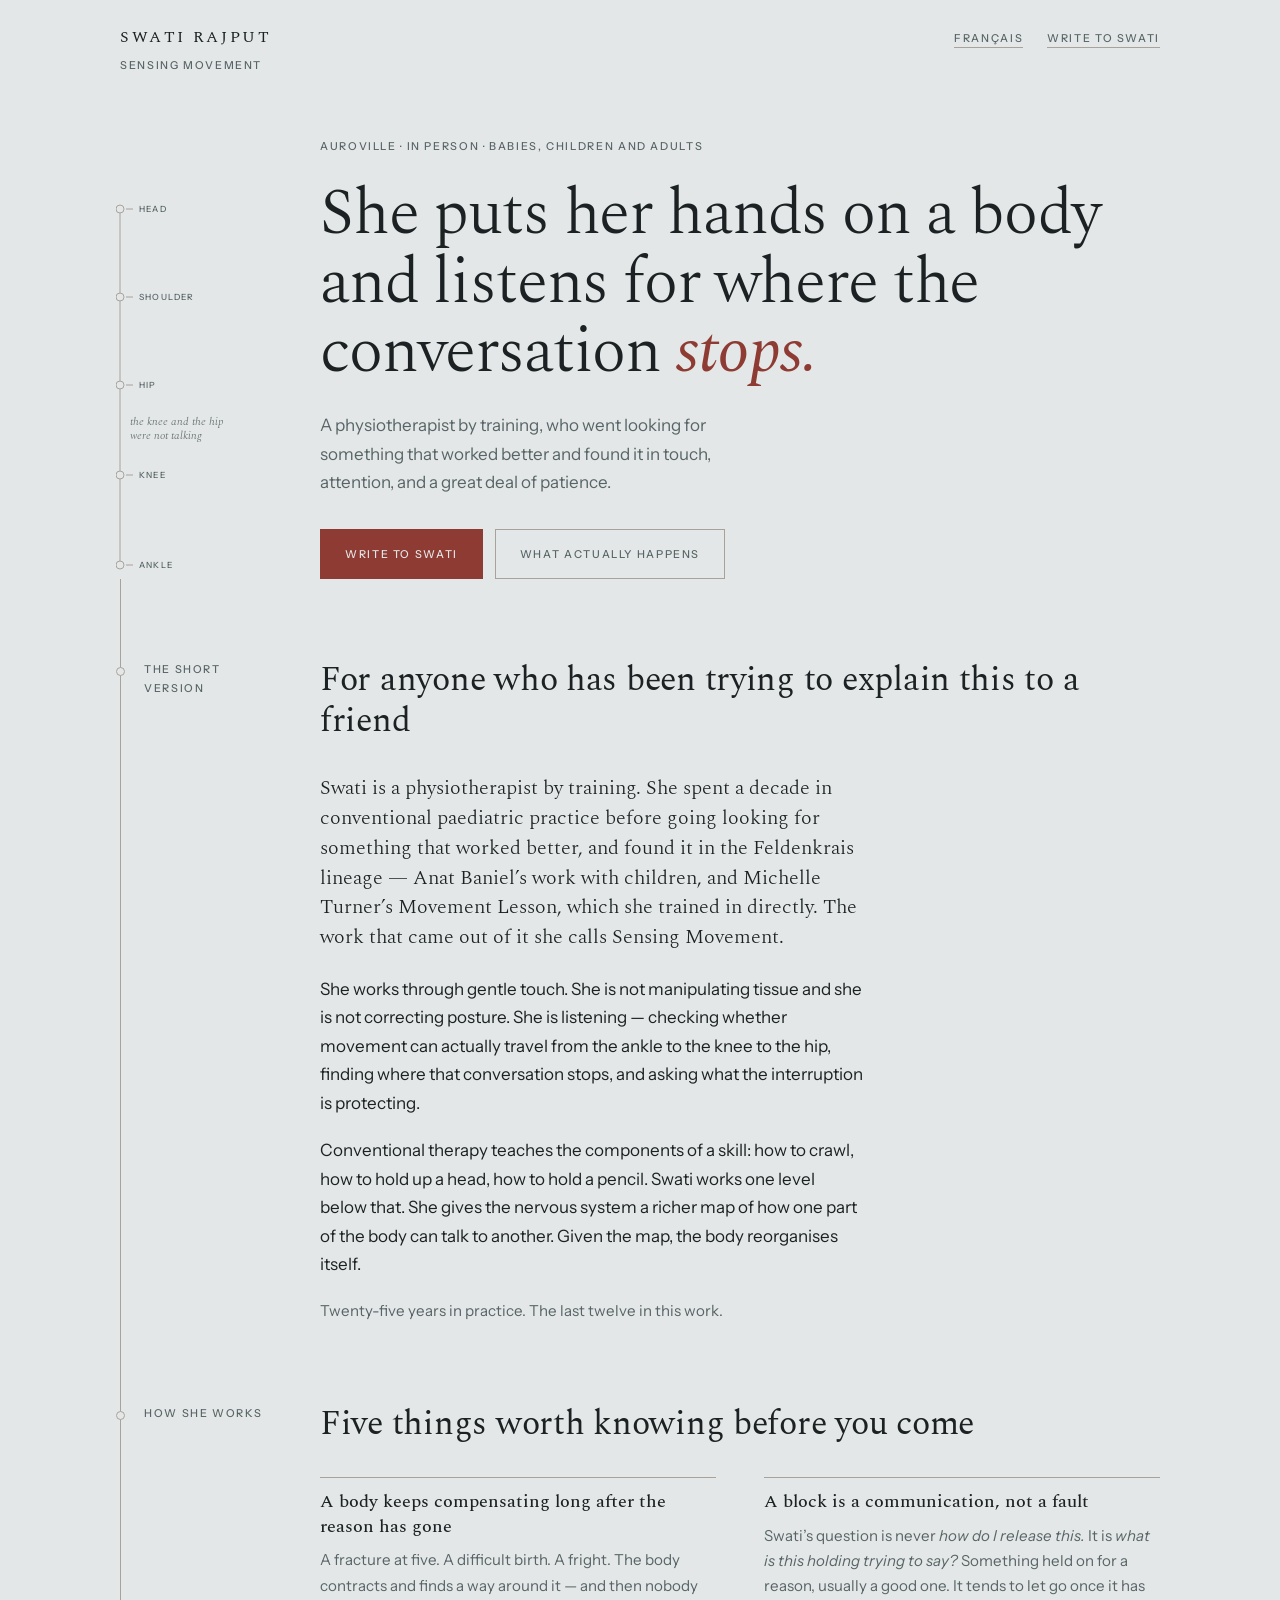
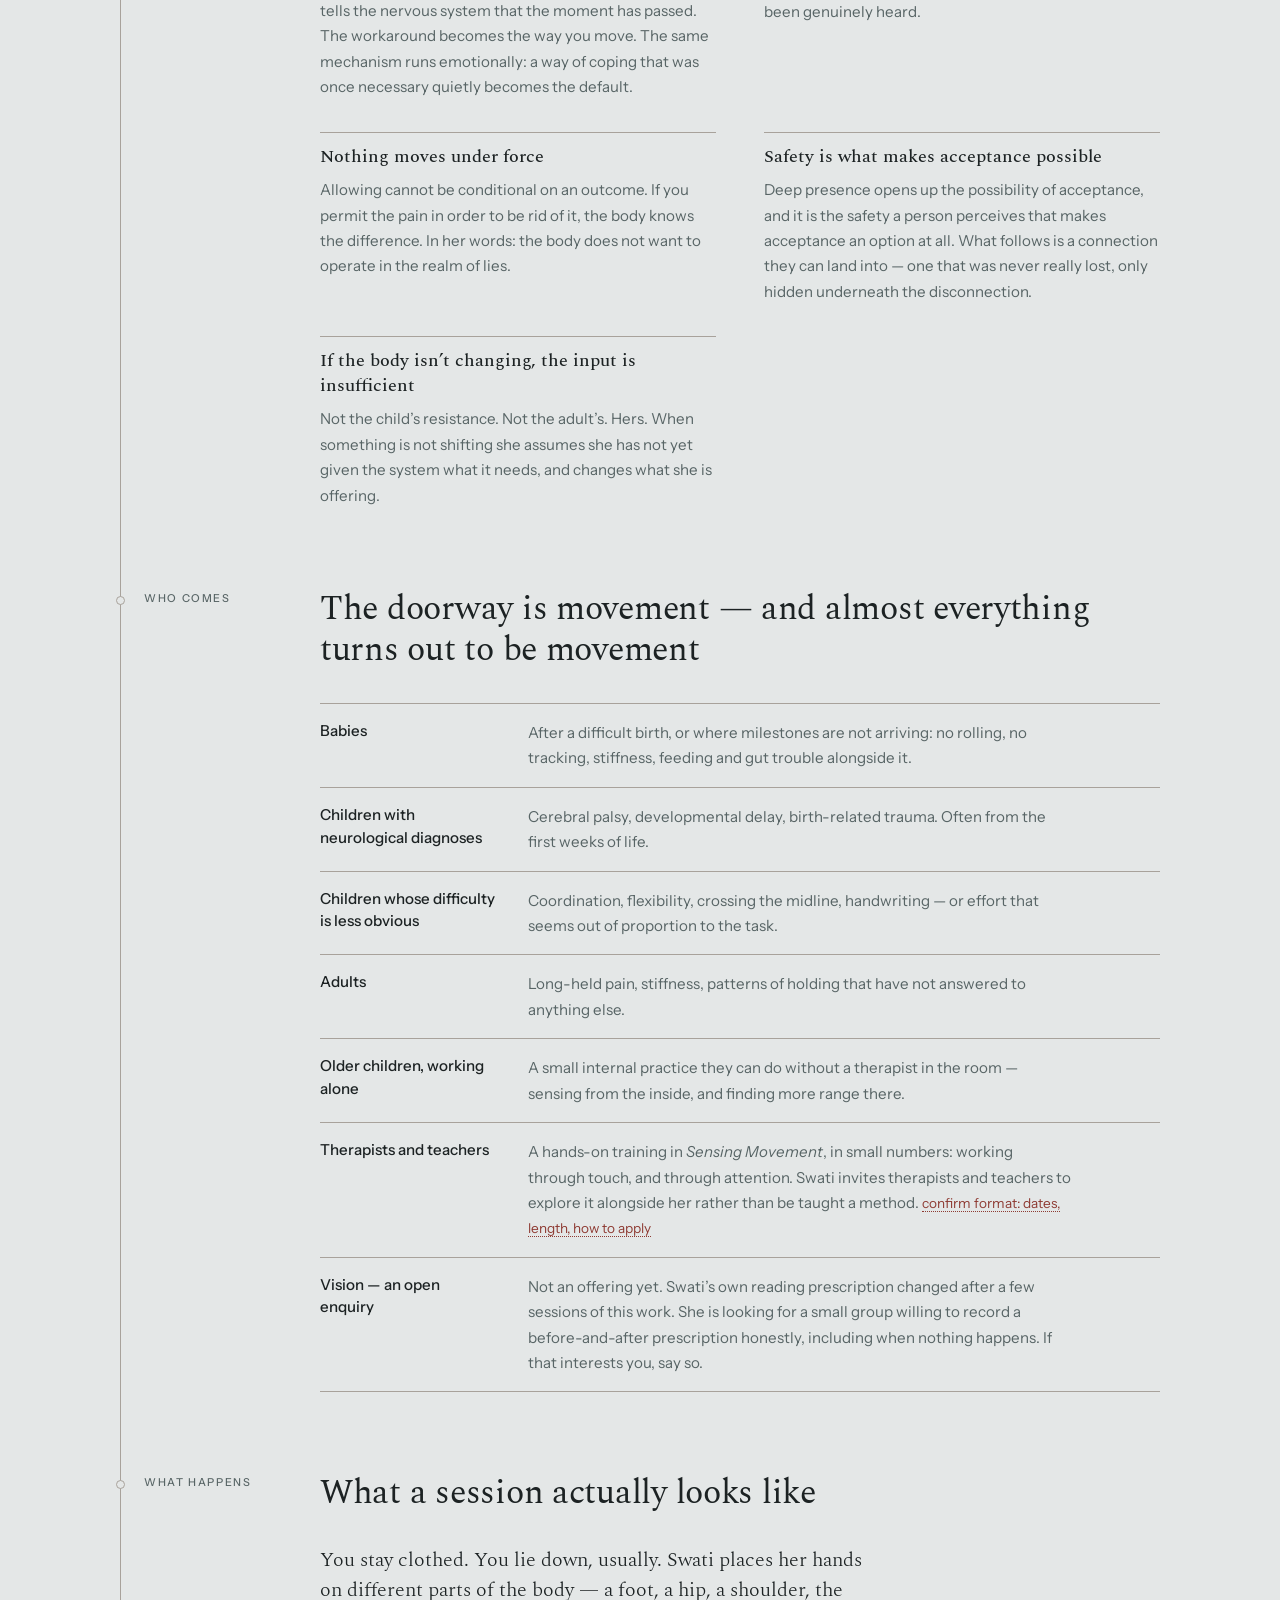
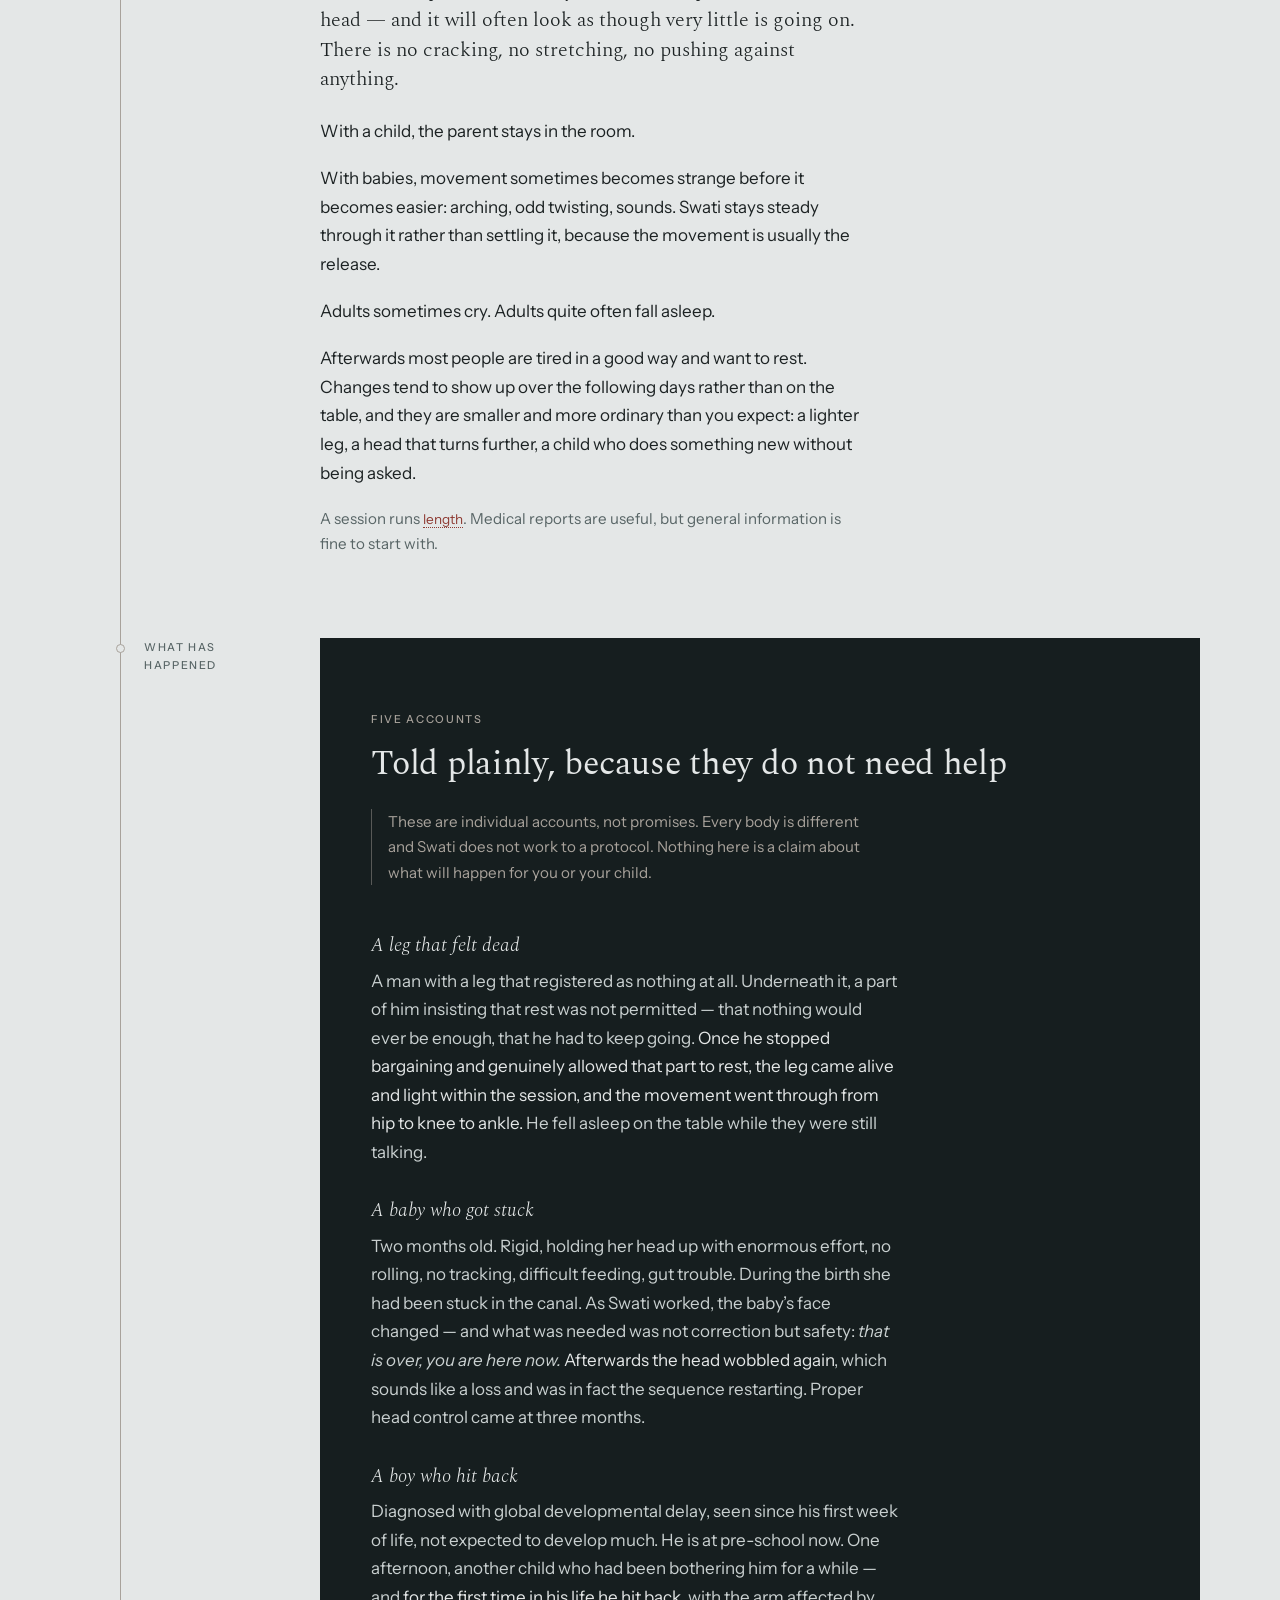
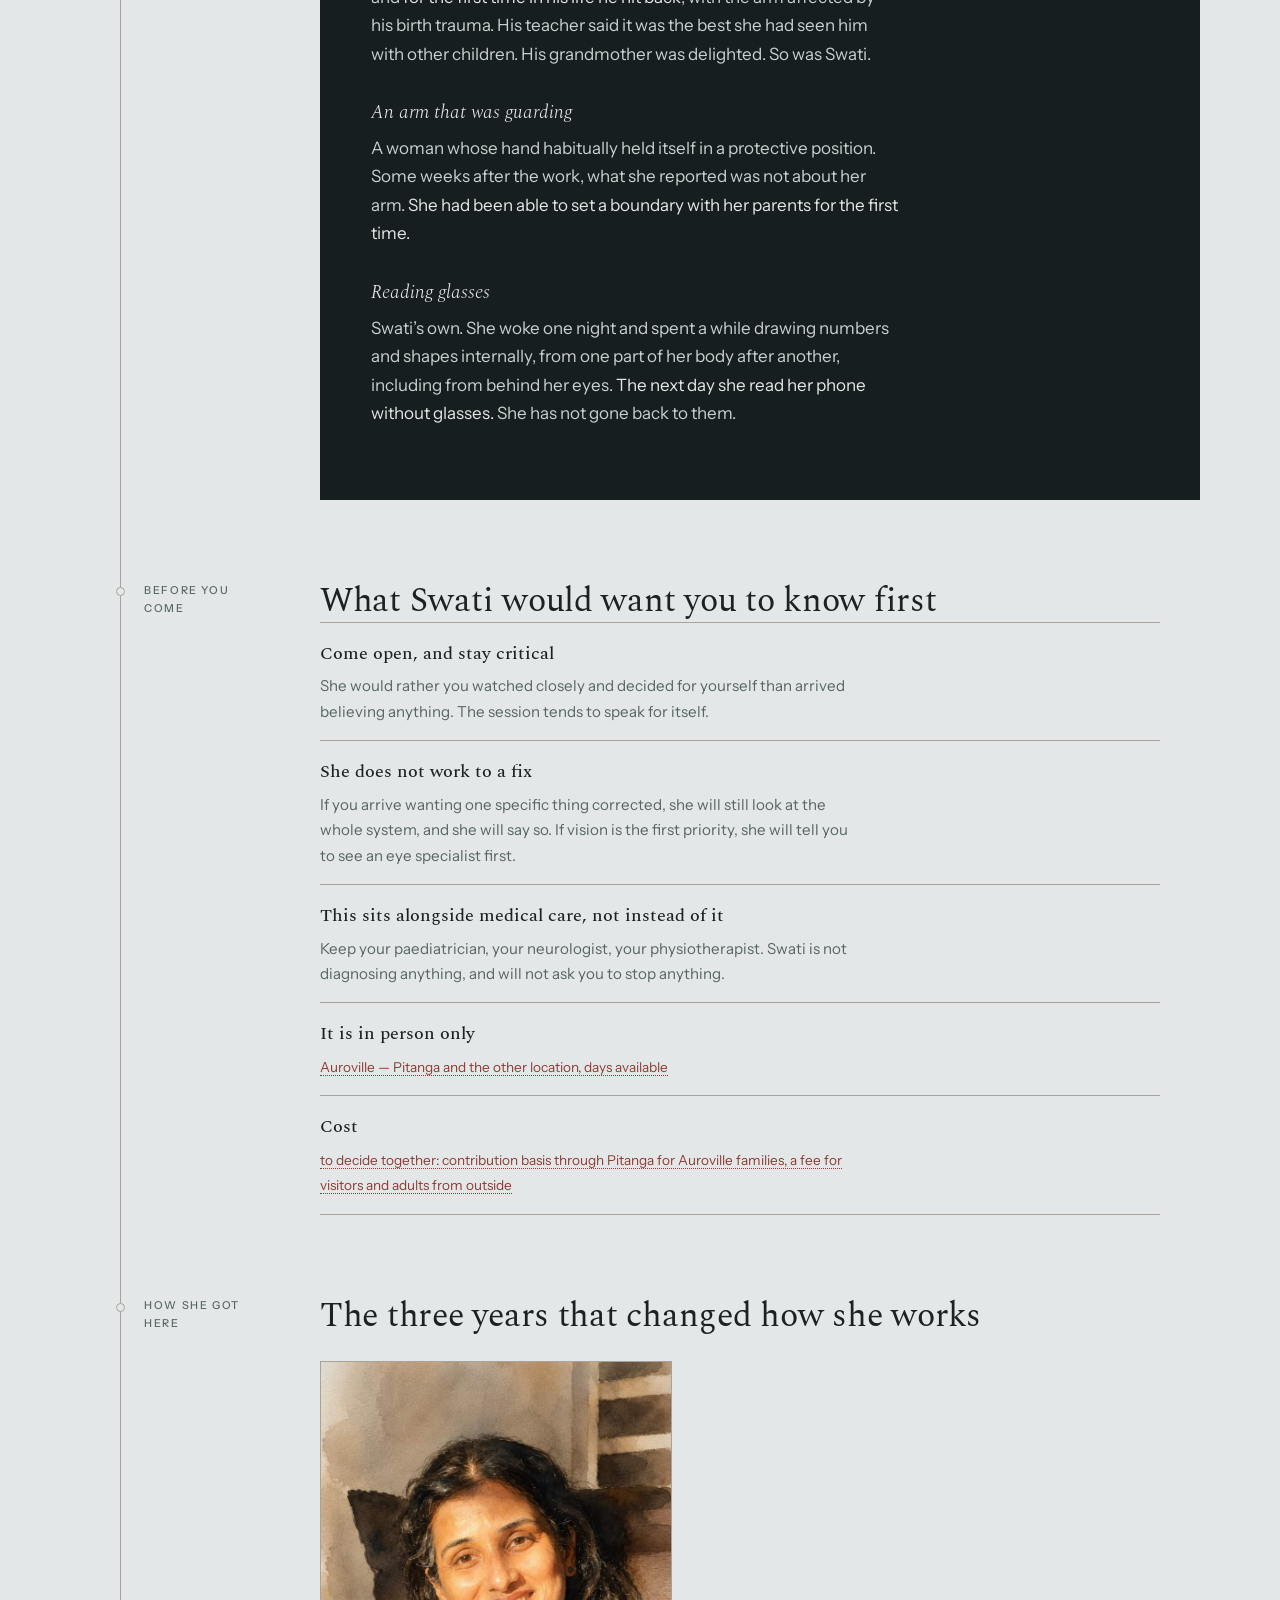
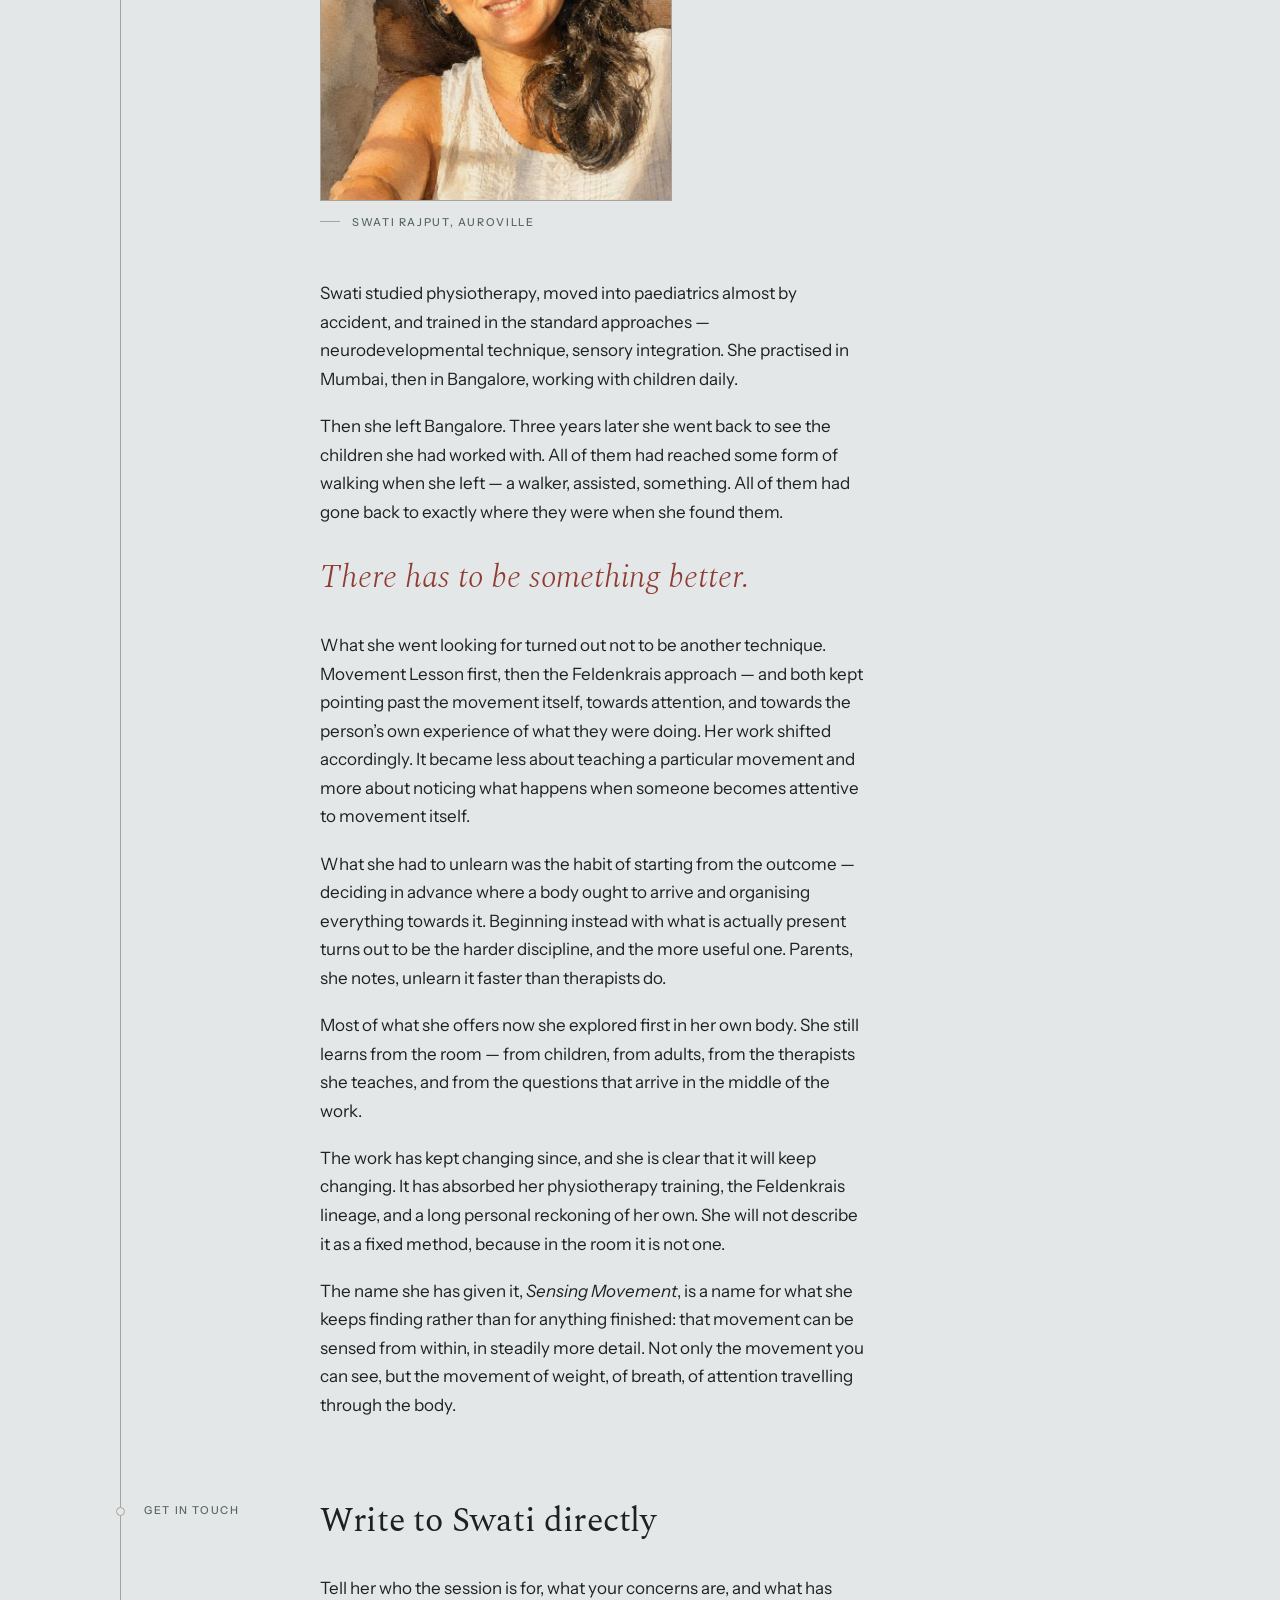
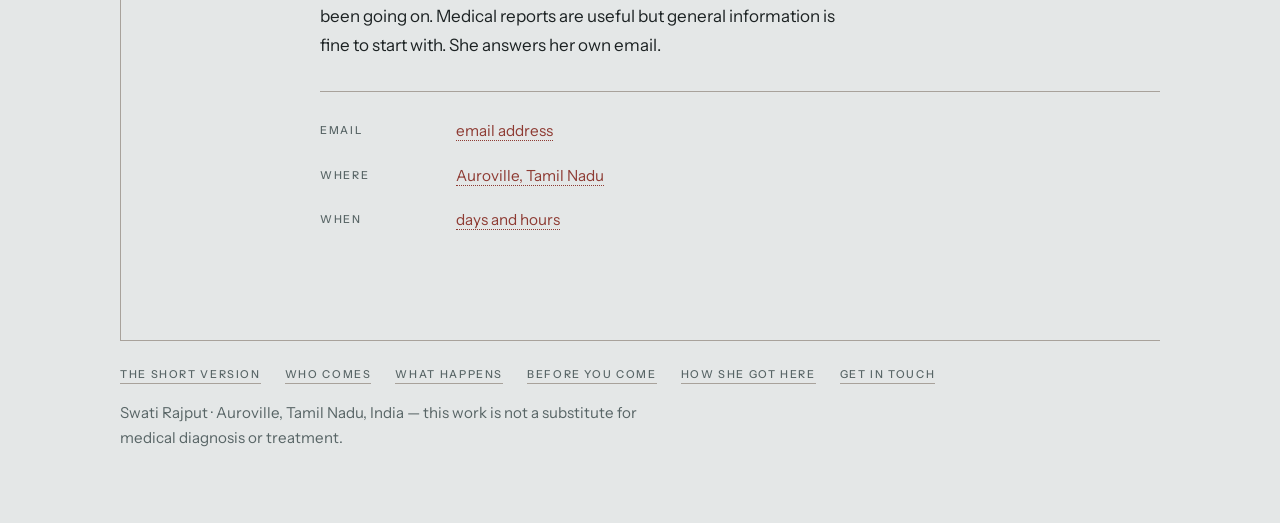
==== commit 85338072: "Share card, crawl readiness, and a French edition Three asks that each independently broke the singl" ====
--- a/index.html
+++ b/index.html
@@ -6,317 +6,69 @@
 <title>Sensing Movement — Swati Rajput</title>
 <meta name="description" content="Sensing Movement is Swati Rajput's work: a physiotherapist who works through gentle touch, listening for where movement stops travelling through the body. Auroville. Babies, children and adults.">
 <meta name="theme-color" content="#E4E7E7">
-<!-- Favicon: the spine, with the pulse arrived at a node. Inlined so the
-     page stays a single self-contained file, as the portrait is. -->
-<link rel="icon" type="image/svg+xml" href="data:image/svg+xml,%3Csvg%20xmlns%3D%22http%3A%2F%2Fwww.w3.org%2F2000%2Fsvg%22%20viewBox%3D%220%200%2032%2032%22%3E%3Crect%20width%3D%2232%22%20height%3D%2232%22%20fill%3D%22%23E4E7E7%22%2F%3E%3Cpath%20d%3D%22M16%204V19%22%20stroke%3D%22%231C2223%22%20stroke-width%3D%222.2%22%20stroke-linecap%3D%22round%22%2F%3E%3Cpath%20d%3D%22M16%2019V28%22%20stroke%3D%22%238E3B33%22%20stroke-width%3D%222.2%22%20stroke-linecap%3D%22round%22%2F%3E%3Ccircle%20cx%3D%2216%22%20cy%3D%2219%22%20r%3D%224%22%20fill%3D%22%238E3B33%22%2F%3E%3C%2Fsvg%3E">
-<link rel="icon" type="image/png" sizes="32x32" href="[data-uri]">
-<link rel="apple-touch-icon" href="[data-uri]">
+<link rel="icon" type="image/svg+xml" href="/favicon.svg">
+<link rel="icon" type="image/png" sizes="32x32" href="/favicon-32.png">
+<link rel="apple-touch-icon" href="/apple-touch-icon.png">
 <meta property="og:title" content="Sensing Movement — Swati Rajput">
 <meta property="og:description" content="She puts her hands on a body and listens for where the conversation stops. Sensing Movement, with Swati Rajput. Auroville, in person.">
 <meta property="og:type" content="website">
+<meta property="og:url" content="https://swatirajput.in/">
+<meta property="og:site_name" content="Sensing Movement">
+<meta property="og:locale" content="en_GB">
+<meta property="og:locale:alternate" content="fr_FR">
+<meta property="og:image" content="https://swatirajput.in/og.jpg">
+<meta property="og:image:width" content="1200">
+<meta property="og:image:height" content="630">
+<meta property="og:image:alt" content="A watercolour portrait of Swati Rajput beside her name and the words Sensing Movement.">
+<meta name="twitter:card" content="summary_large_image">
+<meta name="twitter:image" content="https://swatirajput.in/og.jpg">
+<link rel="canonical" href="https://swatirajput.in/">
+<link rel="alternate" hreflang="en" href="https://swatirajput.in/">
+<link rel="alternate" hreflang="fr" href="https://swatirajput.in/fr/">
+<link rel="alternate" hreflang="x-default" href="https://swatirajput.in/">
 <link rel="preconnect" href="https://fonts.googleapis.com">
 <link rel="preconnect" href="https://fonts.gstatic.com" crossorigin>
 <link href="https://fonts.googleapis.com/css2?family=Spectral:ital,wght@0,300;0,400;0,500;1,300;1,400&family=Instrument+Sans:wght@400;500&display=swap" rel="stylesheet">
-<style>
-/* ==========================================================================
-   THE SPINE — the design system for Swati Rajput's site
-   Direction: an anatomical plate that has learned to breathe.
-   Cool engraved paper, one warm pulse, a single line running down the page.
-   Tokens are documented in system.html. Do not introduce colours here.
-   ========================================================================== */
-
-:root{
-  /* ---- colour -------------------------------------------------------------
-     Semantic, not decorative. HELD is what has stopped travelling; PULSE is
-     what is going through. Never swap them. HELD never carries text. */
-  --paper:#E4E7E7;      /* engraved stock, cool pale — the page ground        */
-  --paper-2:#D9DEDE;    /* one step down — inset blocks                       */
-  --ink:#1C2223;        /* text and full-strength rules      13:1 on paper    */
-  --slate:#586566;      /* secondary text and labels          4.9:1 on paper  */
-  --held:#A8A29B;       /* drained warm grey — RULES AND DOTS ONLY            */
-  --pulse:#8E3B33;      /* madder — the live signal, links, the one CTA       */
-  --pulse-deep:#6E2B25; /* hover and pressed                                 */
-  --night:#161E1F;      /* the single inversion, used once on the page        */
-  --night-text:#C9D0D0;
-
-  /* ---- type ---------------------------------------------------------------
-     Two families. Spectral for anything that speaks, Instrument Sans for
-     anything that instructs. Labels are letterspaced caps — no mono anywhere. */
-  --serif:"Spectral",Georgia,"Times New Roman",serif;
-  --sans:"Instrument Sans",-apple-system,BlinkMacSystemFont,"Segoe UI",Roboto,sans-serif;
-
-  --t-hero:clamp(2.3rem,1.5rem + 3.4vw,4rem);
-  --t-h2:clamp(1.6rem,1.35rem + 1.05vw,2.1rem);
-  --t-h3:1.14rem;
-  --t-lede:clamp(1.1rem,1.05rem + .25vw,1.24rem);
-  --t-body:1.0625rem;
-  --t-small:.945rem;
-  --t-label:.68rem;
-
-  --lh-tight:1.08; --lh-head:1.22; --lh-body:1.68; --track-label:.15em;
-
-  /* ---- space — 4px base ------------------------------------------------- */
-  --s-1:.25rem; --s-2:.5rem; --s-3:.75rem; --s-4:1rem;
-  --s-5:1.5rem; --s-6:2rem; --s-7:3rem;   --s-8:4.5rem;
-  --s-band:clamp(4.5rem,9vh,7.5rem);
-
-  /* ---- measure & grid --------------------------------------------------- */
-  --measure:34rem;      /* prose is never wider — this is a reading site */
-  --gutter:9.5rem;      /* the marginalia column, where the spine lives  */
-  --page:70rem;
-  --pad:clamp(1.25rem,4vw,2.5rem);
-
-  --hair:1px solid var(--held);
-  --ease:cubic-bezier(.4,0,.5,1);
+<link rel="stylesheet" href="/style.css">
+<script type="application/ld+json">
+{
+  "@context": "https://schema.org",
+  "@graph": [
+    {
+      "@type": "Person",
+      "@id": "https://swatirajput.in/#swati",
+      "name": "Swati Rajput",
+      "jobTitle": "Physiotherapist",
+      "image": "https://swatirajput.in/swati.jpg",
+      "url": "https://swatirajput.in/",
+      "description": "A physiotherapist who works through gentle touch, listening for where movement stops travelling through the body. She calls the work Sensing Movement.",
+      "knowsAbout": [
+        "Paediatric physiotherapy",
+        "Feldenkrais Method",
+        "Movement Lesson",
+        "Anat Baniel Method",
+        "Sensory integration",
+        "Infant motor development"
+      ],
+      "address": {
+        "@type": "PostalAddress",
+        "addressLocality": "Auroville",
+        "addressRegion": "Tamil Nadu",
+        "addressCountry": "IN"
+      }
+    },
+    {
+      "@type": "WebSite",
+      "@id": "https://swatirajput.in/#website",
+      "url": "https://swatirajput.in/",
+      "name": "Sensing Movement",
+      "inLanguage": "en-GB",
+      "about": { "@id": "https://swatirajput.in/#swati" },
+      "publisher": { "@id": "https://swatirajput.in/#swati" }
+    }
+  ]
 }
-
-/* ---- reset -------------------------------------------------------------- */
-*,*::before,*::after{box-sizing:border-box}
-html{-webkit-text-size-adjust:100%;scroll-behavior:smooth}
-body{
-  margin:0;background:var(--paper);color:var(--ink);
-  font-family:var(--sans);font-size:var(--t-body);line-height:var(--lh-body);
-  font-weight:400;-webkit-font-smoothing:antialiased;text-rendering:optimizeLegibility;
-}
-img,svg{display:block;max-width:100%}
-::selection{background:var(--pulse);color:var(--paper)}
-:focus-visible{outline:2px solid var(--pulse);outline-offset:4px;border-radius:1px}
-.skip{position:absolute;left:-9999px;background:var(--ink);color:var(--paper);
-  padding:var(--s-3) var(--s-4);z-index:20;font-size:var(--t-small);text-decoration:none}
-.skip:focus{left:var(--s-4);top:var(--s-4)}
-
-/* ---- primitives --------------------------------------------------------- */
-.page{max-width:var(--page);margin:0 auto;padding:0 var(--pad)}
-.label{font-family:var(--sans);font-weight:500;font-size:var(--t-label);
-  letter-spacing:var(--track-label);text-transform:uppercase;color:var(--slate);margin:0}
-h1,h2,h3{font-family:var(--serif);font-weight:400;margin:0}
-h1{font-size:var(--t-hero);line-height:var(--lh-tight);letter-spacing:-.018em;font-weight:300}
-h2{font-size:var(--t-h2);line-height:var(--lh-head);letter-spacing:-.008em;max-width:26em}
-h3{font-size:var(--t-h3);line-height:1.35;font-weight:500}
-p{margin:0 0 1.1em;max-width:var(--measure)}
-p:last-child{margin-bottom:0}
-.lede{font-family:var(--serif);font-size:var(--t-lede);line-height:1.5;font-weight:300}
-.quiet{color:var(--slate);font-size:var(--t-small)}
-a{color:var(--pulse);text-decoration:none;border-bottom:1px solid rgba(142,59,51,.35);
-  transition:color .2s var(--ease),border-color .2s var(--ease)}
-a:hover{color:var(--pulse-deep);border-bottom-color:var(--pulse-deep)}
-.gap-top{margin-top:var(--s-6)}
-
-.btn{display:inline-block;font-family:var(--sans);font-weight:500;font-size:var(--t-label);
-  letter-spacing:var(--track-label);text-transform:uppercase;padding:.95rem 1.5rem;
-  border:1px solid;text-decoration:none;
-  transition:background .22s var(--ease),color .22s var(--ease),border-color .22s var(--ease)}
-.btn--pulse{background:var(--pulse);border-color:var(--pulse);color:var(--paper)}
-.btn--pulse:hover{background:var(--pulse-deep);border-color:var(--pulse-deep);color:var(--paper)}
-.btn--line{background:none;border-color:var(--held);color:var(--slate)}
-.btn--line:hover{border-color:var(--ink);color:var(--ink)}
-.actions{display:flex;flex-wrap:wrap;gap:var(--s-3);margin-top:var(--s-6)}
-
-/* editorial placeholder — remove the span once real text is in */
-.fill{font-family:var(--sans);font-size:.9em;color:var(--pulse);
-  border-bottom:1px dotted var(--pulse)}
-
-/* ==========================================================================
-   THE SPINE — one line from the hero diagram to the last section.
-   Nodes fill as you read: the signal travelling through the page.
-   ========================================================================== */
-.band{padding-bottom:var(--s-band)}
-.gutter{position:relative}
-.gutter .label{margin-bottom:var(--s-4)}
-.spine{position:relative}
-
-@media (min-width:1024px){
-  .spine::before{content:"";position:absolute;left:0;width:1px;
-    top:calc(-1 * var(--s-band));bottom:0;background:var(--held)}
-  .band{display:grid;grid-template-columns:var(--gutter) minmax(0,1fr);gap:0 var(--s-7)}
-  .gutter{grid-column:1}
-  .content{grid-column:2}
-  .gutter .inner{position:sticky;top:var(--s-7);padding-left:var(--s-5)}
-  .node{position:absolute;left:-4px;top:.42rem;width:9px;height:9px;border-radius:50%;
-    background:var(--paper);border:1px solid var(--held);
-    transition:background .5s var(--ease),border-color .5s var(--ease),transform .5s var(--ease)}
-  .band.passed .node{background:var(--held);border-color:var(--held)}
-  .band.here .node{background:var(--pulse);border-color:var(--pulse);transform:scale(1.3)}
-  .band.here .gutter .label{color:var(--ink)}
-}
-@media (max-width:1023px){
-  .node{display:none}
-  .gutter .label{margin-bottom:var(--s-3)}
-}
-
-/* ---- masthead ----------------------------------------------------------- */
-.masthead{display:flex;justify-content:space-between;align-items:baseline;
-  gap:var(--s-4);padding:var(--s-5) 0 0}
-.wordmark{font-family:var(--serif);font-size:1.02rem;font-weight:400;letter-spacing:.16em;
-  text-transform:uppercase;color:var(--ink);border:0}
-.wordmark:hover{color:var(--pulse)}
-.wordmark .practice{display:block;font-family:var(--sans);font-size:var(--t-label);
-  font-weight:500;letter-spacing:var(--track-label);color:var(--slate);margin-top:.3rem}
-.wordmark:hover .practice{color:var(--slate)}
-.masthead .jump{font-size:var(--t-label);letter-spacing:var(--track-label);
-  text-transform:uppercase;font-weight:500;color:var(--slate);border-bottom-color:var(--held)}
-.masthead .jump:hover{color:var(--pulse)}
-
-/* ---- hero --------------------------------------------------------------- */
-.hero{padding-top:clamp(3rem,7vh,6rem)}
-.hero h1{max-width:20em}
-.hero h1 em{font-style:italic;font-weight:400;color:var(--pulse)}
-.hero .sub{margin-top:var(--s-5);max-width:29rem;color:var(--slate)}
-.hero .eyebrow{margin-bottom:var(--s-5)}
-.plate{margin:var(--s-7) 0 0}
-@media (max-width:1023px){
-  .hero{display:flex;flex-direction:column}
-  .hero .content{order:1}
-  .hero .gutter{order:2}
-}
-@media (min-width:1024px){
-  .hero .gutter{min-height:26rem}
-  .plate{position:absolute;left:-4px;bottom:0;margin:0}
-}
-
-/* the plate: an anatomical key that runs the page's own diagnostic question */
-.plate text{font-family:var(--sans);font-size:8.5px;font-weight:500;letter-spacing:.14em;
-  text-transform:uppercase;fill:var(--slate)}
-.plate .stem{stroke:var(--held);stroke-width:1;fill:none}
-.plate .tick{stroke:var(--held);stroke-width:1}
-.plate .dot{fill:var(--paper);stroke:var(--held);stroke-width:1}
-.plate .trace{stroke:var(--pulse);stroke-width:1.6;fill:none;
-  stroke-dasharray:26 900;stroke-dashoffset:26}
-.plate .mask{stroke:var(--paper);stroke-width:5;fill:none}
-.plate .caption{font-family:var(--serif);font-style:italic;font-weight:300;
-  font-size:10.5px;fill:var(--slate);letter-spacing:0;text-transform:none}
-
-@media (prefers-reduced-motion:no-preference){
-  .plate .stem{stroke-dasharray:356;stroke-dashoffset:356;animation:draw 1.3s var(--ease) .2s both}
-  .plate .trace{animation:travel 5.4s var(--ease) 1.4s both}
-  .plate .mask{animation:closegap 5.4s linear 1.4s both}
-  .plate .caption{opacity:0;animation:surface 1.1s var(--ease) 5.2s both}
-
-  /* The portrait is a painting, so it arrives by being painted: three washes
-     bloom from separate points and run together, the way water spreads on
-     paper. Armed by script only when the figure is near the viewport, so it
-     plays where it can be seen instead of off-screen on load. Without script,
-     or with reduced motion, none of this applies and the portrait is simply
-     there. */
-  .portrait.armed .frame{
-    --wash:radial-gradient(circle,#000 38%,transparent 72%),
-           radial-gradient(circle,#000 38%,transparent 72%),
-           radial-gradient(circle,#000 38%,transparent 72%);
-    -webkit-mask-image:var(--wash);mask-image:var(--wash);
-    -webkit-mask-repeat:no-repeat;mask-repeat:no-repeat;
-    -webkit-mask-position:44% 33%,64% 60%,32% 75%;mask-position:44% 33%,64% 60%,32% 75%;
-    -webkit-mask-size:0% 0%,0% 0%,0% 0%;mask-size:0% 0%,0% 0%,0% 0%}
-  .portrait.armed.washed .frame{animation:wash 2s var(--ease) both}
-  .portrait.armed figcaption{opacity:0}
-  .portrait.armed.washed figcaption{animation:surface .9s var(--ease) 1.15s both}
-}
-@keyframes draw{to{stroke-dashoffset:0}}
-@keyframes travel{        /* up from the ankle, stalls at the gap, goes through */
-  0%{stroke-dashoffset:26}
-  30%{stroke-dashoffset:-102}
-  52%{stroke-dashoffset:-102}
-  100%{stroke-dashoffset:-382}
-}
-@keyframes closegap{0%,44%{opacity:1} 56%,100%{opacity:0}}
-@keyframes surface{to{opacity:1}}
-@keyframes wash{          /* fast at first, then slowing, as pigment does */
-  0%{opacity:.12;-webkit-mask-size:0% 0%,0% 0%,0% 0%;mask-size:0% 0%,0% 0%,0% 0%}
-  45%{opacity:.85;-webkit-mask-size:135% 135%,45% 45%,65% 65%;mask-size:135% 135%,45% 45%,65% 65%}
-  100%{opacity:1;-webkit-mask-size:235% 235%,200% 200%,215% 215%;mask-size:235% 235%,200% 200%,215% 215%}
-}
-
-/* ---- tenets ------------------------------------------------------------- */
-.tenets{display:grid;gap:var(--s-6)}
-@media (min-width:680px){.tenets{grid-template-columns:1fr 1fr;gap:var(--s-6) var(--s-7)}}
-.tenet h3{border-top:var(--hair);padding-top:var(--s-3);margin-bottom:var(--s-2)}
-.tenet p{color:var(--slate);font-size:var(--t-small);max-width:30em}
-
-/* ---- who comes ---------------------------------------------------------- */
-.rows{border-top:var(--hair)}
-.rows > div{padding:var(--s-4) 0;border-bottom:var(--hair);display:grid;gap:var(--s-1) var(--s-6)}
-@media (min-width:680px){.rows > div{grid-template-columns:11rem minmax(0,1fr)}}
-.rows h3{font-family:var(--sans);font-size:var(--t-small);font-weight:500;line-height:1.5}
-.rows p{color:var(--slate);font-size:var(--t-small);max-width:36em}
-
-/* ---- stories: the single inversion -------------------------------------- */
-.stories{background:var(--night);color:var(--night-text);
-  margin-inline:calc(-1 * var(--pad));padding:var(--s-8) var(--pad)}
-@media (min-width:1024px){
-  .stories{margin-left:0;margin-right:calc(-1 * var(--pad));
-    padding:var(--s-8) clamp(2rem,4vw,3.25rem)}
-}
-.stories .label{color:var(--held)}
-.stories h2{color:var(--paper);margin:var(--s-4) 0 var(--s-5)}
-.stories .caveat{color:var(--held);font-size:var(--t-small);max-width:33em;
-  border-left:1px solid rgba(168,162,155,.45);padding-left:var(--s-4);margin-bottom:var(--s-7)}
-.story{max-width:33rem;margin-bottom:var(--s-6)}
-.story:last-child{margin-bottom:0}
-.story h3{font-family:var(--serif);font-style:italic;font-weight:300;
-  color:var(--paper);font-size:1.18rem;margin-bottom:var(--s-2)}
-.story p{color:var(--night-text)}
-.story .turn{color:var(--paper)}
-
-/* ---- before you come ---------------------------------------------------- */
-.terms{border-top:var(--hair);margin:0}
-.terms > div{padding:var(--s-4) 0;border-bottom:var(--hair)}
-.terms dt{font-family:var(--serif);font-size:var(--t-h3);font-weight:500;margin-bottom:var(--s-1)}
-.terms dd{margin:0;color:var(--slate);font-size:var(--t-small);max-width:36em}
-
-/* ---- about -------------------------------------------------------------- */
-/* One watercolour on the site, treated as a figure on the plate: hairline
-   frame, keyed caption, no rounding, no shadow, no filter. */
-.portrait{margin:var(--s-5) 0 var(--s-7);max-width:22rem}
-.portrait .frame{aspect-ratio:4/5;border:var(--hair);
-  background:var(--paper-2) var(--portrait) center 22% / cover no-repeat}
-.portrait figcaption{display:flex;align-items:center;gap:var(--s-3);margin-top:var(--s-3);
-  font-size:var(--t-label);letter-spacing:var(--track-label);text-transform:uppercase;
-  font-weight:500;color:var(--slate)}
-.portrait figcaption::before{content:"";width:1.25rem;height:1px;background:var(--held);flex:none}
-@media (max-width:1023px){.portrait{max-width:20rem}}
-
-.turnline{font-family:var(--serif);font-style:italic;font-weight:300;color:var(--pulse);
-  font-size:clamp(1.45rem,1.2rem + 1vw,2rem);line-height:1.28;max-width:22em;margin:var(--s-6) 0}
-
-/* ---- contact ------------------------------------------------------------ */
-.details{border-top:var(--hair);margin-top:var(--s-6);padding-top:var(--s-4)}
-.details > div{display:grid;gap:0 var(--s-5);padding:var(--s-2) 0}
-@media (min-width:520px){.details > div{grid-template-columns:7rem 1fr}}
-.details dt{font-size:var(--t-label);letter-spacing:var(--track-label);text-transform:uppercase;
-  font-weight:500;color:var(--slate);padding-top:.3rem}
-.details dd{margin:0}
-
-/* ---- footer ------------------------------------------------------------- */
-footer{border-top:var(--hair);padding:var(--s-5) 0 var(--s-8);
-  font-size:var(--t-small);color:var(--slate)}
-footer nav{display:flex;flex-wrap:wrap;gap:var(--s-2) var(--s-5);margin-bottom:var(--s-4)}
-footer nav a{color:var(--slate);border-bottom-color:var(--held);font-size:var(--t-label);
-  letter-spacing:var(--track-label);text-transform:uppercase;font-weight:500}
-footer nav a:hover{color:var(--pulse);border-bottom-color:var(--pulse)}
-footer p{max-width:36em;margin:0}
-
-/* ---- print: parents will print this and pass it on --------------------- */
-@media print{
-  :root{--paper:#fff;--ink:#000;--slate:#333;--held:#999}
-  body{background:#fff;font-size:11pt}
-  .masthead .jump,.actions,.plate,footer nav,.skip{display:none}
-  .spine::before,.node{display:none}
-  .band{display:block;page-break-inside:avoid}
-  .stories{background:none;color:#000;margin:0;padding:0}
-  .stories h2,.story h3,.story p,.story .turn,.stories .label{color:#000}
-  .stories .caveat{color:#333;border-color:#999}
-  a{color:#000;border:0}
-}
-
-/* ==========================================================================
-   PORTRAIT — a watercolour, and the only image on the site, inlined so
-   index.html stays a single self-contained file. 760x1013, JPEG q0.65: the
-   frame renders at 352px, so this covers a 2x screen with nothing to spare.
-   To serve it as a normal file instead, upload swati.jpg
-   next to this page and replace this whole block with:
-       :root{--portrait:url("swati.jpg")}
-   ========================================================================== */
-:root{--portrait:url("[data-uri]")}
-</style>
+</script>
 </head>
 <body>
 <a class="skip" href="#main">Skip to content</a>
@@ -324,7 +76,10 @@
 <div class="page">
   <header class="masthead">
     <a class="wordmark" href="#top" id="top">Swati Rajput<span class="practice">Sensing Movement</span></a>
-    <a class="jump" href="#contact">Write to Swati</a>
+    <nav aria-label="Language and contact">
+      <a class="jump" href="/fr/" lang="fr" hreflang="fr">Fran&ccedil;ais</a>
+      <a class="jump" href="#contact">Write to Swati</a>
+    </nav>
   </header>
 </div>
 
@@ -550,39 +305,6 @@
   </footer>
 </div>
 
-<script>
-/* The spine fills as you read. This is the only script on the page. */
-(function(){
-  var bands = Array.prototype.slice.call(document.querySelectorAll('.band[id]'));
-  if(!bands.length) return;
-  function paint(){
-    var line = window.scrollY + window.innerHeight * 0.36, current = -1;
-    bands.forEach(function(b,i){ if(b.getBoundingClientRect().top + window.scrollY <= line) current = i; });
-    bands.forEach(function(b,i){
-      b.classList.toggle('here', i === current);
-      b.classList.toggle('passed', i < current);
-    });
-  }
-  var queued = false;
-  function onScroll(){
-    if(queued) return; queued = true;
-    requestAnimationFrame(function(){ paint(); queued = false; });
-  }
-  paint();
-  window.addEventListener('scroll', onScroll, {passive:true});
-  window.addEventListener('resize', onScroll);
-})();
-
-/* The portrait paints itself, once, when you reach it. */
-(function(){
-  var fig = document.querySelector('.portrait');
-  if(!fig || !('IntersectionObserver' in window)) return;
-  fig.classList.add('armed');
-  var io = new IntersectionObserver(function(entries){
-    if(entries[0].isIntersecting){ fig.classList.add('washed'); io.disconnect(); }
-  }, {threshold:0.3});
-  io.observe(fig);
-})();
-</script>
+<script src="/site.js"></script>
 </body>
 </html>
--- a/style.css
+++ b/style.css
@@ -0,0 +1,296 @@
+/* ==========================================================================
+   THE SPINE — the design system for Swati Rajput's site
+   Direction: an anatomical plate that has learned to breathe.
+   Cool engraved paper, one warm pulse, a single line running down the page.
+   Tokens are documented in system.html. Do not introduce colours here.
+   ========================================================================== */
+
+:root{
+  /* ---- colour -------------------------------------------------------------
+     Semantic, not decorative. HELD is what has stopped travelling; PULSE is
+     what is going through. Never swap them. HELD never carries text. */
+  --paper:#E4E7E7;      /* engraved stock, cool pale — the page ground        */
+  --paper-2:#D9DEDE;    /* one step down — inset blocks                       */
+  --ink:#1C2223;        /* text and full-strength rules      13:1 on paper    */
+  --slate:#586566;      /* secondary text and labels          4.9:1 on paper  */
+  --held:#A8A29B;       /* drained warm grey — RULES AND DOTS ONLY            */
+  --pulse:#8E3B33;      /* madder — the live signal, links, the one CTA       */
+  --pulse-deep:#6E2B25; /* hover and pressed                                 */
+  --night:#161E1F;      /* the single inversion, used once on the page        */
+  --night-text:#C9D0D0;
+
+  /* ---- type ---------------------------------------------------------------
+     Two families. Spectral for anything that speaks, Instrument Sans for
+     anything that instructs. Labels are letterspaced caps — no mono anywhere. */
+  --serif:"Spectral",Georgia,"Times New Roman",serif;
+  --sans:"Instrument Sans",-apple-system,BlinkMacSystemFont,"Segoe UI",Roboto,sans-serif;
+
+  --t-hero:clamp(2.3rem,1.5rem + 3.4vw,4rem);
+  --t-h2:clamp(1.6rem,1.35rem + 1.05vw,2.1rem);
+  --t-h3:1.14rem;
+  --t-lede:clamp(1.1rem,1.05rem + .25vw,1.24rem);
+  --t-body:1.0625rem;
+  --t-small:.945rem;
+  --t-label:.68rem;
+
+  --lh-tight:1.08; --lh-head:1.22; --lh-body:1.68; --track-label:.15em;
+
+  /* ---- space — 4px base ------------------------------------------------- */
+  --s-1:.25rem; --s-2:.5rem; --s-3:.75rem; --s-4:1rem;
+  --s-5:1.5rem; --s-6:2rem; --s-7:3rem;   --s-8:4.5rem;
+  --s-band:clamp(4.5rem,9vh,7.5rem);
+
+  /* ---- measure & grid --------------------------------------------------- */
+  --measure:34rem;      /* prose is never wider — this is a reading site */
+  --gutter:9.5rem;      /* the marginalia column, where the spine lives  */
+  --page:70rem;
+  --pad:clamp(1.25rem,4vw,2.5rem);
+
+  --hair:1px solid var(--held);
+  --ease:cubic-bezier(.4,0,.5,1);
+}
+
+/* ---- reset -------------------------------------------------------------- */
+*,*::before,*::after{box-sizing:border-box}
+html{-webkit-text-size-adjust:100%;scroll-behavior:smooth}
+body{
+  margin:0;background:var(--paper);color:var(--ink);
+  font-family:var(--sans);font-size:var(--t-body);line-height:var(--lh-body);
+  font-weight:400;-webkit-font-smoothing:antialiased;text-rendering:optimizeLegibility;
+}
+img,svg{display:block;max-width:100%}
+::selection{background:var(--pulse);color:var(--paper)}
+:focus-visible{outline:2px solid var(--pulse);outline-offset:4px;border-radius:1px}
+.skip{position:absolute;left:-9999px;background:var(--ink);color:var(--paper);
+  padding:var(--s-3) var(--s-4);z-index:20;font-size:var(--t-small);text-decoration:none}
+.skip:focus{left:var(--s-4);top:var(--s-4)}
+
+/* ---- primitives --------------------------------------------------------- */
+.page{max-width:var(--page);margin:0 auto;padding:0 var(--pad)}
+.label{font-family:var(--sans);font-weight:500;font-size:var(--t-label);
+  letter-spacing:var(--track-label);text-transform:uppercase;color:var(--slate);margin:0}
+h1,h2,h3{font-family:var(--serif);font-weight:400;margin:0}
+h1{font-size:var(--t-hero);line-height:var(--lh-tight);letter-spacing:-.018em;font-weight:300}
+h2{font-size:var(--t-h2);line-height:var(--lh-head);letter-spacing:-.008em;max-width:26em}
+h3{font-size:var(--t-h3);line-height:1.35;font-weight:500}
+p{margin:0 0 1.1em;max-width:var(--measure)}
+p:last-child{margin-bottom:0}
+.lede{font-family:var(--serif);font-size:var(--t-lede);line-height:1.5;font-weight:300}
+.quiet{color:var(--slate);font-size:var(--t-small)}
+a{color:var(--pulse);text-decoration:none;border-bottom:1px solid rgba(142,59,51,.35);
+  transition:color .2s var(--ease),border-color .2s var(--ease)}
+a:hover{color:var(--pulse-deep);border-bottom-color:var(--pulse-deep)}
+.gap-top{margin-top:var(--s-6)}
+
+.btn{display:inline-block;font-family:var(--sans);font-weight:500;font-size:var(--t-label);
+  letter-spacing:var(--track-label);text-transform:uppercase;padding:.95rem 1.5rem;
+  border:1px solid;text-decoration:none;
+  transition:background .22s var(--ease),color .22s var(--ease),border-color .22s var(--ease)}
+.btn--pulse{background:var(--pulse);border-color:var(--pulse);color:var(--paper)}
+.btn--pulse:hover{background:var(--pulse-deep);border-color:var(--pulse-deep);color:var(--paper)}
+.btn--line{background:none;border-color:var(--held);color:var(--slate)}
+.btn--line:hover{border-color:var(--ink);color:var(--ink)}
+.actions{display:flex;flex-wrap:wrap;gap:var(--s-3);margin-top:var(--s-6)}
+
+/* editorial placeholder — remove the span once real text is in */
+.fill{font-family:var(--sans);font-size:.9em;color:var(--pulse);
+  border-bottom:1px dotted var(--pulse)}
+
+/* ==========================================================================
+   THE SPINE — one line from the hero diagram to the last section.
+   Nodes fill as you read: the signal travelling through the page.
+   ========================================================================== */
+.band{padding-bottom:var(--s-band)}
+.gutter{position:relative}
+.gutter .label{margin-bottom:var(--s-4)}
+.spine{position:relative}
+
+@media (min-width:1024px){
+  .spine::before{content:"";position:absolute;left:0;width:1px;
+    top:calc(-1 * var(--s-band));bottom:0;background:var(--held)}
+  .band{display:grid;grid-template-columns:var(--gutter) minmax(0,1fr);gap:0 var(--s-7)}
+  .gutter{grid-column:1}
+  .content{grid-column:2}
+  .gutter .inner{position:sticky;top:var(--s-7);padding-left:var(--s-5)}
+  .node{position:absolute;left:-4px;top:.42rem;width:9px;height:9px;border-radius:50%;
+    background:var(--paper);border:1px solid var(--held);
+    transition:background .5s var(--ease),border-color .5s var(--ease),transform .5s var(--ease)}
+  .band.passed .node{background:var(--held);border-color:var(--held)}
+  .band.here .node{background:var(--pulse);border-color:var(--pulse);transform:scale(1.3)}
+  .band.here .gutter .label{color:var(--ink)}
+}
+@media (max-width:1023px){
+  .node{display:none}
+  .gutter .label{margin-bottom:var(--s-3)}
+}
+
+/* ---- masthead ----------------------------------------------------------- */
+.masthead{display:flex;justify-content:space-between;align-items:baseline;
+  gap:var(--s-4);padding:var(--s-5) 0 0}
+.wordmark{font-family:var(--serif);font-size:1.02rem;font-weight:400;letter-spacing:.16em;
+  text-transform:uppercase;color:var(--ink);border:0}
+.wordmark:hover{color:var(--pulse)}
+.wordmark .practice{display:block;font-family:var(--sans);font-size:var(--t-label);
+  font-weight:500;letter-spacing:var(--track-label);color:var(--slate);margin-top:.3rem}
+.wordmark:hover .practice{color:var(--slate)}
+.masthead nav{display:flex;align-items:baseline;gap:var(--s-5)}
+.masthead .jump{font-size:var(--t-label);letter-spacing:var(--track-label);
+  text-transform:uppercase;font-weight:500;color:var(--slate);border-bottom-color:var(--held)}
+.masthead .jump:hover{color:var(--pulse)}
+
+/* ---- hero --------------------------------------------------------------- */
+.hero{padding-top:clamp(3rem,7vh,6rem)}
+.hero h1{max-width:20em}
+.hero h1 em{font-style:italic;font-weight:400;color:var(--pulse)}
+.hero .sub{margin-top:var(--s-5);max-width:29rem;color:var(--slate)}
+.hero .eyebrow{margin-bottom:var(--s-5)}
+.plate{margin:var(--s-7) 0 0}
+@media (max-width:1023px){
+  .hero{display:flex;flex-direction:column}
+  .hero .content{order:1}
+  .hero .gutter{order:2}
+}
+@media (min-width:1024px){
+  .hero .gutter{min-height:26rem}
+  .plate{position:absolute;left:-4px;bottom:0;margin:0}
+}
+
+/* the plate: an anatomical key that runs the page's own diagnostic question */
+.plate text{font-family:var(--sans);font-size:8.5px;font-weight:500;letter-spacing:.14em;
+  text-transform:uppercase;fill:var(--slate)}
+.plate .stem{stroke:var(--held);stroke-width:1;fill:none}
+.plate .tick{stroke:var(--held);stroke-width:1}
+.plate .dot{fill:var(--paper);stroke:var(--held);stroke-width:1}
+.plate .trace{stroke:var(--pulse);stroke-width:1.6;fill:none;
+  stroke-dasharray:26 900;stroke-dashoffset:26}
+.plate .mask{stroke:var(--paper);stroke-width:5;fill:none}
+.plate .caption{font-family:var(--serif);font-style:italic;font-weight:300;
+  font-size:10.5px;fill:var(--slate);letter-spacing:0;text-transform:none}
+
+@media (prefers-reduced-motion:no-preference){
+  .plate .stem{stroke-dasharray:356;stroke-dashoffset:356;animation:draw 1.3s var(--ease) .2s both}
+  .plate .trace{animation:travel 5.4s var(--ease) 1.4s both}
+  .plate .mask{animation:closegap 5.4s linear 1.4s both}
+  .plate .caption{opacity:0;animation:surface 1.1s var(--ease) 5.2s both}
+
+  /* The portrait is a painting, so it arrives by being painted: three washes
+     bloom from separate points and run together, the way water spreads on
+     paper. Armed by script only when the figure is near the viewport, so it
+     plays where it can be seen instead of off-screen on load. Without script,
+     or with reduced motion, none of this applies and the portrait is simply
+     there. */
+  .portrait.armed .frame{
+    --wash:radial-gradient(circle,#000 38%,transparent 72%),
+           radial-gradient(circle,#000 38%,transparent 72%),
+           radial-gradient(circle,#000 38%,transparent 72%);
+    -webkit-mask-image:var(--wash);mask-image:var(--wash);
+    -webkit-mask-repeat:no-repeat;mask-repeat:no-repeat;
+    -webkit-mask-position:44% 33%,64% 60%,32% 75%;mask-position:44% 33%,64% 60%,32% 75%;
+    -webkit-mask-size:0% 0%,0% 0%,0% 0%;mask-size:0% 0%,0% 0%,0% 0%}
+  .portrait.armed.washed .frame{animation:wash 2s var(--ease) both}
+  .portrait.armed figcaption{opacity:0}
+  .portrait.armed.washed figcaption{animation:surface .9s var(--ease) 1.15s both}
+}
+@keyframes draw{to{stroke-dashoffset:0}}
+@keyframes travel{        /* up from the ankle, stalls at the gap, goes through */
+  0%{stroke-dashoffset:26}
+  30%{stroke-dashoffset:-102}
+  52%{stroke-dashoffset:-102}
+  100%{stroke-dashoffset:-382}
+}
+@keyframes closegap{0%,44%{opacity:1} 56%,100%{opacity:0}}
+@keyframes surface{to{opacity:1}}
+@keyframes wash{          /* fast at first, then slowing, as pigment does */
+  0%{opacity:.12;-webkit-mask-size:0% 0%,0% 0%,0% 0%;mask-size:0% 0%,0% 0%,0% 0%}
+  45%{opacity:.85;-webkit-mask-size:135% 135%,45% 45%,65% 65%;mask-size:135% 135%,45% 45%,65% 65%}
+  100%{opacity:1;-webkit-mask-size:235% 235%,200% 200%,215% 215%;mask-size:235% 235%,200% 200%,215% 215%}
+}
+
+/* ---- tenets ------------------------------------------------------------- */
+.tenets{display:grid;gap:var(--s-6)}
+@media (min-width:680px){.tenets{grid-template-columns:1fr 1fr;gap:var(--s-6) var(--s-7)}}
+.tenet h3{border-top:var(--hair);padding-top:var(--s-3);margin-bottom:var(--s-2)}
+.tenet p{color:var(--slate);font-size:var(--t-small);max-width:30em}
+
+/* ---- who comes ---------------------------------------------------------- */
+.rows{border-top:var(--hair)}
+.rows > div{padding:var(--s-4) 0;border-bottom:var(--hair);display:grid;gap:var(--s-1) var(--s-6)}
+@media (min-width:680px){.rows > div{grid-template-columns:11rem minmax(0,1fr)}}
+.rows h3{font-family:var(--sans);font-size:var(--t-small);font-weight:500;line-height:1.5}
+.rows p{color:var(--slate);font-size:var(--t-small);max-width:36em}
+
+/* ---- stories: the single inversion -------------------------------------- */
+.stories{background:var(--night);color:var(--night-text);
+  margin-inline:calc(-1 * var(--pad));padding:var(--s-8) var(--pad)}
+@media (min-width:1024px){
+  .stories{margin-left:0;margin-right:calc(-1 * var(--pad));
+    padding:var(--s-8) clamp(2rem,4vw,3.25rem)}
+}
+.stories .label{color:var(--held)}
+.stories h2{color:var(--paper);margin:var(--s-4) 0 var(--s-5)}
+.stories .caveat{color:var(--held);font-size:var(--t-small);max-width:33em;
+  border-left:1px solid rgba(168,162,155,.45);padding-left:var(--s-4);margin-bottom:var(--s-7)}
+.story{max-width:33rem;margin-bottom:var(--s-6)}
+.story:last-child{margin-bottom:0}
+.story h3{font-family:var(--serif);font-style:italic;font-weight:300;
+  color:var(--paper);font-size:1.18rem;margin-bottom:var(--s-2)}
+.story p{color:var(--night-text)}
+.story .turn{color:var(--paper)}
+
+/* ---- before you come ---------------------------------------------------- */
+.terms{border-top:var(--hair);margin:0}
+.terms > div{padding:var(--s-4) 0;border-bottom:var(--hair)}
+.terms dt{font-family:var(--serif);font-size:var(--t-h3);font-weight:500;margin-bottom:var(--s-1)}
+.terms dd{margin:0;color:var(--slate);font-size:var(--t-small);max-width:36em}
+
+/* ---- about -------------------------------------------------------------- */
+/* One watercolour on the site, treated as a figure on the plate: hairline
+   frame, keyed caption, no rounding, no shadow, no filter. */
+.portrait{margin:var(--s-5) 0 var(--s-7);max-width:22rem}
+.portrait .frame{aspect-ratio:4/5;border:var(--hair);
+  background:var(--paper-2) var(--portrait) center 22% / cover no-repeat}
+.portrait figcaption{display:flex;align-items:center;gap:var(--s-3);margin-top:var(--s-3);
+  font-size:var(--t-label);letter-spacing:var(--track-label);text-transform:uppercase;
+  font-weight:500;color:var(--slate)}
+.portrait figcaption::before{content:"";width:1.25rem;height:1px;background:var(--held);flex:none}
+@media (max-width:1023px){.portrait{max-width:20rem}}
+
+.turnline{font-family:var(--serif);font-style:italic;font-weight:300;color:var(--pulse);
+  font-size:clamp(1.45rem,1.2rem + 1vw,2rem);line-height:1.28;max-width:22em;margin:var(--s-6) 0}
+
+/* ---- contact ------------------------------------------------------------ */
+.details{border-top:var(--hair);margin-top:var(--s-6);padding-top:var(--s-4)}
+.details > div{display:grid;gap:0 var(--s-5);padding:var(--s-2) 0}
+@media (min-width:520px){.details > div{grid-template-columns:7rem 1fr}}
+.details dt{font-size:var(--t-label);letter-spacing:var(--track-label);text-transform:uppercase;
+  font-weight:500;color:var(--slate);padding-top:.3rem}
+.details dd{margin:0}
+
+/* ---- footer ------------------------------------------------------------- */
+footer{border-top:var(--hair);padding:var(--s-5) 0 var(--s-8);
+  font-size:var(--t-small);color:var(--slate)}
+footer nav{display:flex;flex-wrap:wrap;gap:var(--s-2) var(--s-5);margin-bottom:var(--s-4)}
+footer nav a{color:var(--slate);border-bottom-color:var(--held);font-size:var(--t-label);
+  letter-spacing:var(--track-label);text-transform:uppercase;font-weight:500}
+footer nav a:hover{color:var(--pulse);border-bottom-color:var(--pulse)}
+footer p{max-width:36em;margin:0}
+
+/* ---- print: parents will print this and pass it on --------------------- */
+@media print{
+  :root{--paper:#fff;--ink:#000;--slate:#333;--held:#999}
+  body{background:#fff;font-size:11pt}
+  .masthead .jump,.actions,.plate,footer nav,.skip{display:none}
+  .spine::before,.node{display:none}
+  .band{display:block;page-break-inside:avoid}
+  .stories{background:none;color:#000;margin:0;padding:0}
+  .stories h2,.story h3,.story p,.story .turn,.stories .label{color:#000}
+  .stories .caveat{color:#333;border-color:#999}
+  a{color:#000;border:0}
+}
+
+/* ==========================================================================
+   PORTRAIT — a watercolour, and the only photograph-shaped thing on the site.
+   Served as a file rather than inlined: both language versions share it, so a
+   browser fetches it once for the whole site.
+   ========================================================================== */
+:root{--portrait:url("/swati.jpg")}
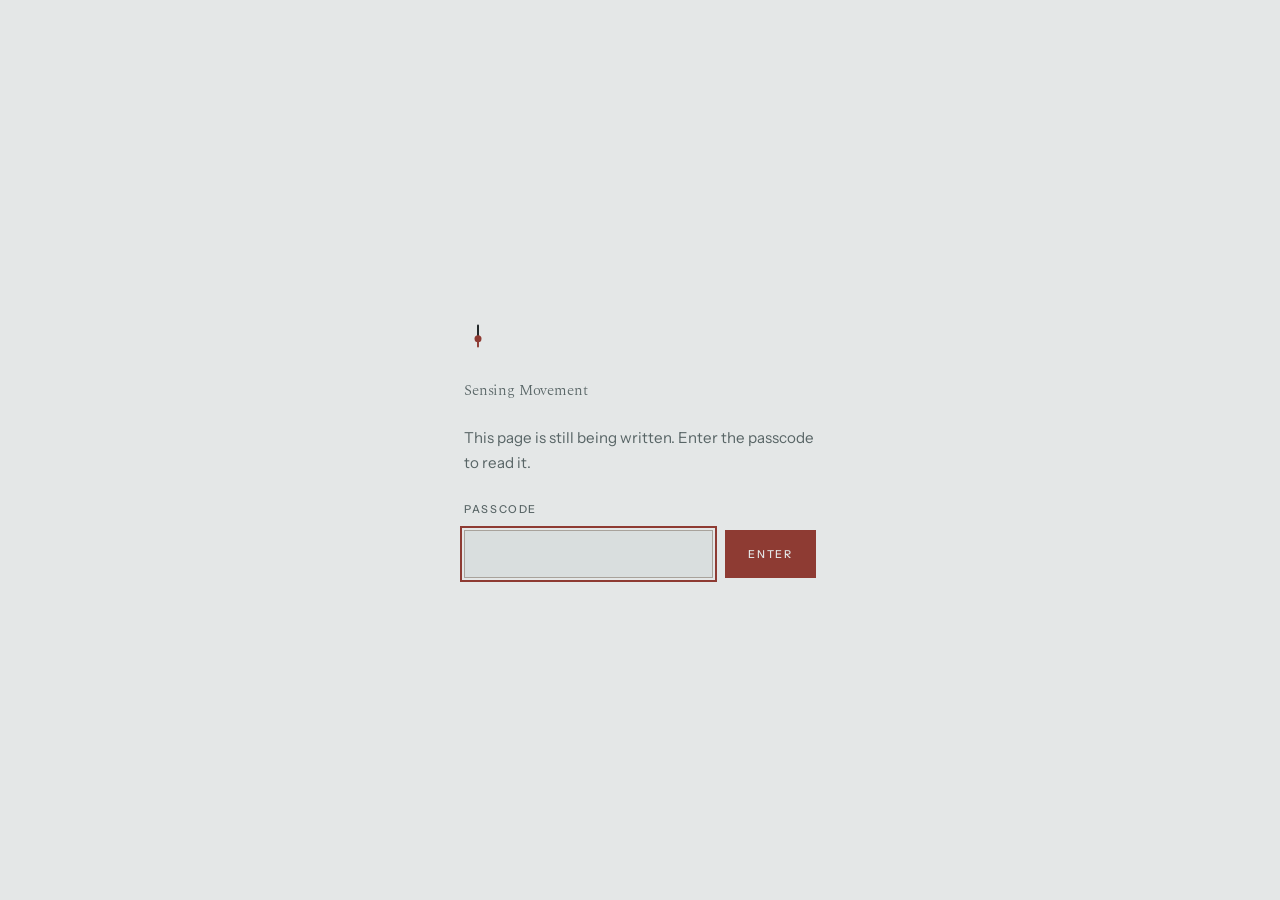
==== commit 5dbc93cb: "Put a passcode curtain over the site Passcode: sensingmovement. Case- and whitespace-tolerant, remem" ====
--- a/index.html
+++ b/index.html
@@ -29,6 +29,8 @@
 <link rel="preconnect" href="https://fonts.googleapis.com">
 <link rel="preconnect" href="https://fonts.gstatic.com" crossorigin>
 <link href="https://fonts.googleapis.com/css2?family=Spectral:ital,wght@0,300;0,400;0,500;1,300;1,400&family=Instrument+Sans:wght@400;500&display=swap" rel="stylesheet">
+<style>.gate{display:none}html.locked{overflow:hidden}html.locked body>*:not(.gate){display:none}html.locked .gate{display:flex}</style>
+<script src="/gate.js"></script>
 <link rel="stylesheet" href="/style.css">
 <script type="application/ld+json">
 {
@@ -71,6 +73,20 @@
 </script>
 </head>
 <body>
+<div class="gate" role="dialog" aria-modal="true" aria-labelledby="gate-title">
+  <div class="gate-inner">
+    <svg class="mark" width="28" height="28" viewBox="0 0 32 32" aria-hidden="true"><path d="M16 4V19" stroke="#1C2223" stroke-width="2.2" stroke-linecap="round"/><path d="M16 19V28" stroke="#8E3B33" stroke-width="2.2" stroke-linecap="round"/><circle cx="16" cy="19" r="4" fill="#8E3B33"/></svg>
+    <p class="gate-title" id="gate-title">Sensing Movement</p>
+    <p>This page is still being written. Enter the passcode to read it.</p>
+    <form>
+      <label for="gate-code">Passcode</label>
+      <input id="gate-code" type="password" autocomplete="off" autocapitalize="none" autocorrect="off" spellcheck="false">
+      <button type="submit">Enter</button>
+      <p class="gate-error" hidden>That is not the passcode.</p>
+    </form>
+  </div>
+</div>
+
 <a class="skip" href="#main">Skip to content</a>
 
 <div class="page">
--- a/style.css
+++ b/style.css
@@ -137,6 +137,13 @@
 .masthead .jump{font-size:var(--t-label);letter-spacing:var(--track-label);
   text-transform:uppercase;font-weight:500;color:var(--slate);border-bottom-color:var(--held)}
 .masthead .jump:hover{color:var(--pulse)}
+/* On a phone the wordmark and two links will not share a row without both
+   breaking mid-word. Give the links their own row rather than let them wrap. */
+@media (max-width:480px){
+  .masthead{flex-wrap:wrap;row-gap:var(--s-3)}
+  .masthead nav{width:100%;gap:var(--s-5)}
+  .masthead .jump{white-space:nowrap}
+}
 
 /* ---- hero --------------------------------------------------------------- */
 .hero{padding-top:clamp(3rem,7vh,6rem)}
@@ -294,3 +301,29 @@
    browser fetches it once for the whole site.
    ========================================================================== */
 :root{--portrait:url("/swati.jpg")}
+
+/* ---- gate ---------------------------------------------------------------
+   A curtain over an unfinished page. See gate.js: it hides the page from a
+   visitor, not from anyone who looks at the source. */
+.gate{display:none}
+html.locked{overflow:hidden}
+html.locked body > *:not(.gate){display:none}
+html.locked .gate{display:flex;position:fixed;inset:0;background:var(--paper);
+  align-items:center;justify-content:center;padding:var(--s-5)}
+.gate-inner{width:100%;max-width:22rem}
+.gate .mark{display:block;margin-bottom:var(--s-6)}
+.gate-title{font-family:var(--serif);font-weight:300;font-size:var(--t-h2);
+  line-height:var(--lh-head);letter-spacing:-.01em;margin:0 0 var(--s-3)}
+.gate p{color:var(--slate);font-size:var(--t-small);margin:0 0 var(--s-5);max-width:none}
+.gate form{display:flex;flex-wrap:wrap;gap:var(--s-3)}
+.gate label{font-size:var(--t-label);letter-spacing:var(--track-label);
+  text-transform:uppercase;font-weight:500;color:var(--slate);width:100%}
+.gate input{flex:1 1 11rem;min-width:0;font-family:var(--sans);font-size:var(--t-body);
+  padding:.8rem .9rem;border:1px solid var(--held);background:var(--paper-2);
+  color:var(--ink);border-radius:0}
+.gate input:focus-visible{outline:2px solid var(--pulse);outline-offset:2px}
+.gate button{font-family:var(--sans);font-weight:500;font-size:var(--t-label);
+  letter-spacing:var(--track-label);text-transform:uppercase;padding:.8rem 1.4rem;
+  border:1px solid var(--pulse);background:var(--pulse);color:var(--paper);cursor:pointer}
+.gate button:hover{background:var(--pulse-deep);border-color:var(--pulse-deep)}
+.gate-error{width:100%;margin:0;color:var(--pulse);font-size:var(--t-small)}
